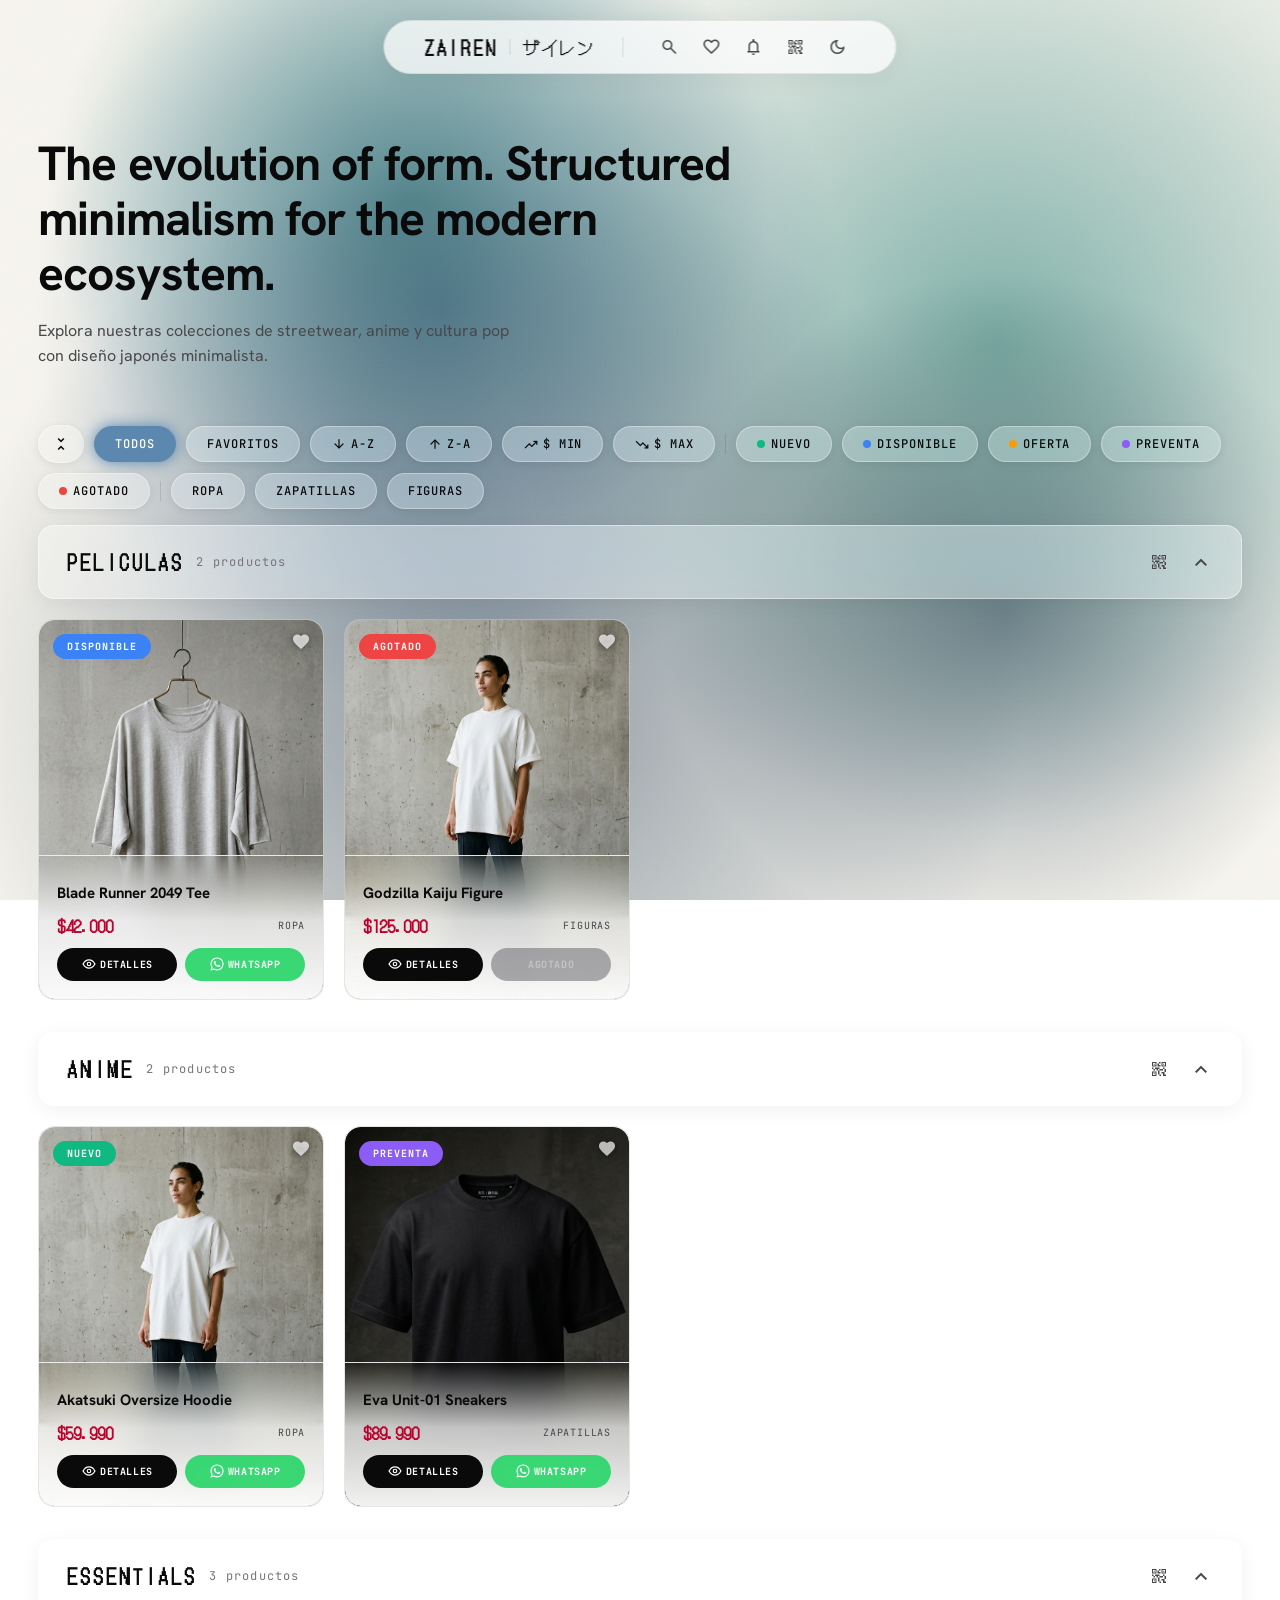
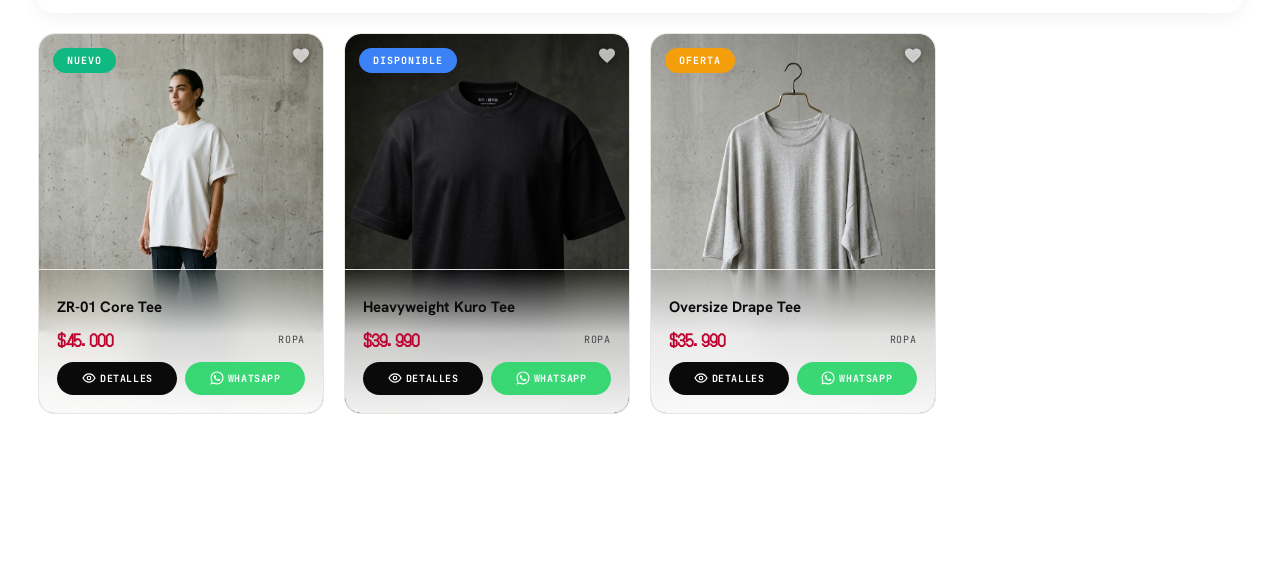
==== Public/index.html @ 2311a45d "first commit" ====
<!DOCTYPE html>
<html lang="es" data-theme="light">
<head>
    <meta charset="UTF-8">
    <meta name="viewport" content="width=device-width, initial-scale=1.0">
    <title>Zairen Lab | Catálogo</title>
    <meta name="description" content="Catálogo de productos Zairen Lab. Streetwear, anime y cultura pop con diseño minimalista japonés.">
    <link rel="shortcut icon" href="favicon.ico" type="image/x-icon">
    <link rel="icon" href="favicon.ico" type="image/x-icon">

    <!-- Tailwind & Config -->
    <script src="https://cdn.tailwindcss.com?plugins=forms,container-queries"></script>
    <script src="js/tailwind-config.js"></script>

    <!-- Google Fonts -->
    <link rel="preconnect" href="https://fonts.googleapis.com">
    <link rel="preconnect" href="https://fonts.gstatic.com" crossorigin>
    <link href="https://fonts.googleapis.com/css2?family=DotGothic16&family=Hanken+Grotesk:wght@300;400;500;600;700&family=Inter:wght@400;500;700&family=JetBrains+Mono:wght@400;500;700&family=Noto+Sans+JP:wght@300;400;500;700&display=swap" rel="stylesheet">
    <link href="https://fonts.googleapis.com/css2?family=Material+Symbols+Outlined:wght,FILL@100..700,0..1&display=swap" rel="stylesheet">

    <!-- CSS -->
    <link rel="stylesheet" href="css/reset.css">
    <link rel="stylesheet" href="css/tokens.css">
    <link rel="stylesheet" href="css/components.css">
    <link rel="stylesheet" href="css/catalog.css">
    <link rel="stylesheet" href="css/detail.css">

    <style>
        :root {
            /* ========================================================== */
            /* EDITABLE STATUS COLOR:                                     */
            /* Cambia este color para transmitir un estado en el catálogo  */
            /* Ejemplos: #8B5CF6 (morado), #10B981 (oferta), #F59E0B (alerta) */
            --z-color-status: #5C88B0;
            /* ========================================================== */

            /* Colores base del gradiente animado — Modo Claro */
            /* Color 1: Mizuasagi (Verde turquesa / azul verdoso zen, suave y elegante) */
            --z-mesh-c1: 80, 155, 149;
            /* Color 2: Ai-iro (Azul índigo / pizarra sereno) */
            --z-mesh-c2: 95, 114, 133;
            /* Color de fondo base: Washi (Papel japonés crema suave) */
            --z-mesh-base: #F6F4EE;

            /* Glassmorphism Dinámico */
            --z-glass-blur-val: 20px;
            --z-glass-blur: blur(var(--z-glass-blur-val));
            --z-glass-blur-deep: blur(calc(var(--z-glass-blur-val) * 2));
        }
        [data-theme="dark"] {
            /* Colores base del gradiente animado — Modo Oscuro */
            --z-mesh-c1: 60, 135, 130;
            --z-mesh-c2: 78, 97, 115;
            /* Fondo base: Sumi-iro (Tinta negra de carbón / Zen profundo) */
            --z-mesh-base: #0E0F11;
        }

        /* === Material Icons === */
        .material-symbols-outlined {
            font-family: 'Material Symbols Outlined';
            font-weight: normal;
            font-style: normal;
            font-size: 24px;
            line-height: 1;
            letter-spacing: normal;
            text-transform: none;
            display: inline-block;
            white-space: nowrap;
            word-wrap: normal;
            direction: ltr;
            -webkit-font-feature-settings: 'liga';
            -webkit-font-smoothing: antialiased;
        }

        /* === Smooth Theme Transition === */
        body,
        body *:not(img):not(video):not(svg):not(path):not(canvas) {
            transition: background-color 0.4s ease, color 0.3s ease, border-color 0.3s ease, box-shadow 0.3s ease;
        }

        /* === Scrollbar === */
        ::-webkit-scrollbar { width: 6px; }
        ::-webkit-scrollbar-track { background: transparent; }
        ::-webkit-scrollbar-thumb { background: var(--z-muted); border-radius: 10px; opacity: 0.3; }

        /* ================================================ */
        /* BACKGROUND — Animated Mesh Gradient Canvas       */
        /* ================================================ */
        body {
            background-color: var(--z-mesh-base);
            position: relative;
            overflow-x: hidden;
            transition: background-color 0.8s ease;
        }
        #mesh-canvas {
            position: fixed;
            inset: 0;
            width: 100%;
            height: 100%;
            z-index: 0;
            pointer-events: none;
            opacity: 1;
        }
        /* Subtle grain/noise overlay */
        .bg-noise {
            position: fixed;
            inset: 0;
            z-index: 1;
            pointer-events: none;
            opacity: 0.03;
            background-image: url("data:image/svg+xml,%3Csvg viewBox='0 0 256 256' xmlns='http://www.w3.org/2000/svg'%3E%3Cfilter id='n'%3E%3CfeTurbulence type='fractalNoise' baseFrequency='0.75' numOctaves='4' stitchTiles='stitch'/%3E%3C/filter%3E%3Crect width='100%25' height='100%25' filter='url(%23n)'/%3E%3C/svg%3E");
            background-repeat: repeat;
            background-size: 200px 200px;
        }
        [data-theme="dark"] .bg-noise { opacity: 0.05; }

        /* ================================================ */
        /* FILTER BAR                                       */
        /* ================================================ */
        #filter-bar {
            display: flex;
            flex-wrap: wrap;
            gap: 10px;
            padding: 16px 0;
            align-items: center;
        }
        .filter-btn {
            padding: 8px 20px;
            border-radius: var(--z-radius-pill);
            font-family: 'JetBrains Mono', monospace;
            font-size: 12px;
            font-weight: 500;
            letter-spacing: 0.08em;
            text-transform: uppercase;
            border: 1px solid rgba(255,255,255,0.35);
            background: rgba(255,255,255,0.30);
            backdrop-filter: blur(calc(var(--z-glass-blur-val, 20px) * 0.8)) saturate(1.6);
            -webkit-backdrop-filter: blur(calc(var(--z-glass-blur-val, 20px) * 0.8)) saturate(1.6);
            color: var(--z-text-primary);
            cursor: pointer;
            transition: all 0.3s var(--z-ease);
            white-space: nowrap;
            box-shadow: 0 2px 10px rgba(0,0,0,0.08);
        }
        [data-theme="dark"] .filter-btn {
            border: 1px solid rgba(255, 255, 255, 0.08);
            background: rgba(20, 20, 25, 0.40);
        }
        .filter-btn:hover {
            border-color: var(--z-crimson);
            color: var(--z-crimson);
            transform: translateY(-1px);
            background: rgba(255,255,255,0.50);
        }
        [data-theme="dark"] .filter-btn:hover {
            background: rgba(40, 40, 45, 0.50);
        }
        .filter-btn.active {
            background: var(--z-color-status);
            color: #fff;
            border-color: var(--z-color-status);
            box-shadow: 0 0 15px var(--z-color-status);
        }

        /* ================================================ */
        /* COLLAPSIBLE SECTIONS                             */
        /* ================================================ */
        .section-collapsible { margin-bottom: 32px; }
        .section-header {
            display: flex;
            align-items: center;
            justify-content: space-between;
            padding: 18px 28px;
            border-radius: var(--z-radius);
            background: rgba(255,255,255,0.40);
            backdrop-filter: blur(var(--z-glass-blur-val, 20px)) saturate(1.6);
            -webkit-backdrop-filter: blur(var(--z-glass-blur-val, 20px)) saturate(1.6);
            border: 1px solid rgba(255,255,255,0.45);
            box-shadow: 0 4px 20px rgba(0,0,0,0.06);
            cursor: pointer;
            user-select: none;
            transition: all 0.3s var(--z-ease);
        }
        [data-theme="dark"] .section-header {
            background: rgba(20, 20, 25, 0.40);
            border: 1px solid rgba(255, 255, 255, 0.08);
            box-shadow: 0 4px 20px rgba(0,0,0,0.30);
        }
        .section-header:hover {
            border-color: var(--z-color-status);
            box-shadow: var(--z-shadow-card);
        }
        .section-header h2 {
            font-family: 'DotGothic16', monospace;
            font-size: 20px;
            color: var(--z-text-primary);
            text-transform: uppercase;
            letter-spacing: 0.15em;
        }
        .section-header .section-toggle-icon {
            transition: transform 0.4s var(--z-ease);
            color: var(--z-text-secondary);
        }
        .section-header.open .section-toggle-icon { transform: rotate(180deg); }
        .section-content {
            max-height: 0;
            overflow: hidden;
            transition: max-height 0.6s cubic-bezier(0.16, 1, 0.3, 1), opacity 0.4s ease, padding 0.4s ease;
            opacity: 0;
            padding-top: 0;
        }
        .section-content.open {
            max-height: 5000px;
            opacity: 1;
            padding-top: 20px;
            overflow: visible; /* Prevent clipping of product card hover shadows */
        }

        /* ================================================ */
        /* PRODUCT GRID                                     */
        /* ================================================ */
        .products-grid {
            display: grid;
            grid-template-columns: repeat(4, 1fr);
            gap: 20px;
        }
        @media (max-width: 1200px) {
            .products-grid { grid-template-columns: repeat(3, 1fr); }
        }
        @media (max-width: 768px) {
            .products-grid { grid-template-columns: repeat(2, 1fr); }
        }
        @media (max-width: 480px) {
            .products-grid { grid-template-columns: 1fr; gap: 16px; }
        }

        /* ================================================ */
        /* ZEN PRODUCT CARD — Image-first, frosted overlay  */
        /* ================================================ */
        .product-card {
            border-radius: var(--z-radius);
            overflow: hidden;
            cursor: pointer;
            position: relative;
            aspect-ratio: 3 / 4;
            background: var(--z-surface-alt);
            border: 1px solid var(--z-glass-border);
            -webkit-mask-image: -webkit-radial-gradient(white, black);
            transition: transform 0.5s cubic-bezier(0.16, 1, 0.3, 1),
                        box-shadow 0.5s cubic-bezier(0.16, 1, 0.3, 1),
                        border-color 0.4s ease;
        }
        .product-card:hover {
            transform: translateY(-8px);
            box-shadow: var(--z-shadow-hover);
            border-color: var(--z-color-status);
            z-index: 10;
        }
        /* Full-bleed image */
        .product-card .card-image-wrap {
            position: absolute;
            inset: 0;
            z-index: 1;
            border-radius: inherit;
            overflow: hidden;
        }
        .product-card .card-image-wrap img {
            width: 100%;
            height: 100%;
            object-fit: cover;
            transition: transform 0.7s var(--z-ease);
        }
        .product-card:hover .card-image-wrap img {
            transform: scale(1.06);
        }
        /* Estado badge */
        .product-card .card-badge {
            position: absolute;
            top: 14px;
            left: 14px;
            padding: 5px 14px;
            border-radius: var(--z-radius-pill);
            font-family: 'JetBrains Mono', monospace;
            font-size: 10px;
            font-weight: 700;
            letter-spacing: 0.1em;
            color: #fff;
            z-index: 10;
            text-transform: uppercase;
        }
        /* Frosted glass overlay at bottom — zen fade */
        .product-card .card-info-overlay {
            position: absolute;
            bottom: 0;
            left: 0;
            right: 0;
            z-index: 5;
            padding: 28px 18px 18px;
            display: flex;
            flex-direction: column;
            gap: 10px;
            /* Gradient fade + blur - more opaque for light mode legibility */
            background: linear-gradient(
                to top,
                rgba(255, 255, 255, 0.94) 0%,
                rgba(255, 255, 255, 0.75) 55%,
                rgba(255, 255, 255, 0.0) 100%
            );
            backdrop-filter: blur(var(--z-glass-blur-val, 20px)) saturate(1.8);
            -webkit-backdrop-filter: blur(var(--z-glass-blur-val, 20px)) saturate(1.8);
            border-top: 1px solid var(--z-glass-border);
            border-bottom-left-radius: inherit;
            border-bottom-right-radius: inherit;
            transition: all 0.4s var(--z-ease);
        }
        [data-theme="dark"] .product-card .card-info-overlay {
            background: linear-gradient(
                to top,
                rgba(10,10,10,0.92) 0%,
                rgba(10,10,10,0.65) 50%,
                rgba(10,10,10,0.0) 100%
            );
            border-top: 1px solid var(--z-glass-border);
        }
        .product-card .card-name {
            font-family: 'Hanken Grotesk', sans-serif;
            font-size: 15px;
            font-weight: 700;
            color: #0a0a0b !important;
            line-height: 1.3;
        }
        [data-theme="dark"] .product-card .card-name {
            color: #e8e8e8 !important;
        }
        .product-card .card-meta {
            display: flex;
            justify-content: space-between;
            align-items: center;
        }
        .product-card .card-price {
            font-family: 'DotGothic16', monospace;
            font-size: 16px;
            font-weight: 700;
            color: #bc002d !important; /* Premium Zairen crimson for high readability in light mode */
        }
        [data-theme="dark"] .product-card .card-price {
            color: #e8e8e8 !important;
        }
        .product-card .card-type {
            font-family: 'JetBrains Mono', monospace;
            font-size: 10px;
            color: #48484a !important;
            text-transform: uppercase;
            letter-spacing: 0.08em;
        }
        [data-theme="dark"] .product-card .card-type {
            color: #999999 !important;
        }
        .product-card .card-actions {
            display: flex;
            gap: 8px;
        }
        .product-card .card-btn {
            flex: 1;
            padding: 9px 12px;
            border-radius: var(--z-radius-pill);
            font-family: 'JetBrains Mono', monospace;
            font-size: 10px;
            font-weight: 700;
            text-transform: uppercase;
            letter-spacing: 0.06em;
            text-align: center;
            transition: all 0.3s var(--z-ease);
            cursor: pointer;
            border: none;
        }
        .product-card .card-btn.btn-detail {
            background: var(--z-text-primary);
            color: var(--z-on-primary);
        }
        .product-card .card-btn.btn-detail:hover {
            background: var(--z-crimson);
            color: #fff;
        }
        .product-card .card-btn.btn-wsp {
            background: rgba(37,211,102,0.9);
            color: #fff;
            backdrop-filter: blur(8px);
        }
        .product-card .card-btn.btn-wsp:hover {
            background: #128C7E;
        }
        .product-card .card-btn:disabled,
        .product-card .card-btn.btn-disabled {
            background: var(--z-muted);
            color: var(--z-surface-alt);
            cursor: not-allowed;
            opacity: 0.6;
        }

        /* ================================================ */
        /* MODALS                                           */
        /* ================================================ */
        .modal-overlay {
            position: fixed;
            inset: 0;
            z-index: 300;
            display: flex;
            align-items: center;
            justify-content: center;
            background: var(--z-overlay-bg);
            backdrop-filter: blur(calc(var(--z-glass-blur-val, 20px) * 0.6));
            -webkit-backdrop-filter: blur(calc(var(--z-glass-blur-val, 20px) * 0.6));
            opacity: 0;
            visibility: hidden;
            transition: opacity 0.35s ease, visibility 0.35s ease;
        }
        .modal-overlay.visible {
            opacity: 1;
            visibility: visible;
        }
        .modal-box {
            background: var(--z-surface-card);
            backdrop-filter: var(--z-glass-blur-deep);
            -webkit-backdrop-filter: var(--z-glass-blur-deep);
            border: 1px solid var(--z-glass-border);
            border-radius: var(--z-radius-lg);
            box-shadow: var(--z-shadow-float);
            padding: 40px;
            max-width: 480px;
            width: 90%;
            text-align: center;
            transform: translateY(20px) scale(0.95);
            transition: transform 0.4s cubic-bezier(0.16, 1, 0.3, 1);
        }
        .modal-overlay.visible .modal-box {
            transform: translateY(0) scale(1);
        }
        .modal-box h3 {
            font-family: 'Hanken Grotesk', sans-serif;
            font-size: 20px;
            font-weight: 700;
            color: var(--z-text-primary);
            margin-bottom: 16px;
        }
        .modal-box .qr-img {
            border-radius: var(--z-radius);
            margin: 12px auto 24px;
            width: 240px;
            height: 240px;
            background: #fff;
            padding: 12px;
            box-shadow: 0 4px 12px rgba(0,0,0,0.05);
        }
        .modal-box .copy-btn {
            display: inline-flex;
            align-items: center;
            gap: 8px;
            padding: 10px 24px;
            border-radius: var(--z-radius-pill);
            font-family: 'JetBrains Mono', monospace;
            font-size: 12px;
            font-weight: 600;
            text-transform: uppercase;
            letter-spacing: 0.08em;
            background: var(--z-text-primary);
            color: var(--z-on-primary);
            cursor: pointer;
            transition: all 0.3s var(--z-ease);
        }
        .modal-box .copy-btn:hover {
            background: var(--z-crimson);
            color: #fff;
        }
        .modal-close-btn {
            position: absolute;
            top: 12px;
            right: 12px;
            color: var(--z-text-secondary);
            cursor: pointer;
            transition: color 0.2s ease;
        }
        .modal-close-btn:hover { color: var(--z-crimson); }

        /* === Fade-in animation for cards === */
        @keyframes fadeInUp {
            from { opacity: 0; transform: translateY(24px); }
            to { opacity: 1; transform: translateY(0); }
        }
        .animate-fade-in {
            animation: fadeInUp 0.5s ease forwards;
            opacity: 0;
        }

        /* === Responsive Navbar === */
        @media (max-width: 640px) {
            #main-nav { padding: 12px 16px !important; gap: 8px; }
            #main-nav .brand-text { font-size: 16px !important; }
            #main-nav .brand-jp { display: none; }
        }

        /* === Clean Fav Button === */
        .fav-btn {
            position: absolute;
            top: 12px;
            right: 12px;
            z-index: 15;
            background: transparent;
            border: none;
            cursor: pointer;
            padding: 0;
            margin: 0;
            display: flex;
            align-items: center;
            justify-content: center;
            transition: transform 0.2s ease, color 0.3s ease, filter 0.3s ease;
            filter: drop-shadow(0 1.5px 3.5px rgba(0,0,0,0.6));
            /* Base color depending on theme */
            color: rgba(255, 255, 255, 0.7);
        }
        .fav-btn span {
            font-variation-settings: 'FILL' 1 !important; /* Always filled */
        }
        .fav-btn:hover {
            transform: scale(1.15);
            color: rgba(255, 255, 255, 1);
        }
        .fav-btn.is-active, .fav-btn.is-active:hover {
            color: var(--z-crimson) !important;
            filter: drop-shadow(0 0 8px rgba(220, 20, 60, 0.5)) drop-shadow(0 1px 3px rgba(0,0,0,0.4)) !important;
        }

        /* === NOTHING-STYLE JAPANESE LOADER === */
        .nothing-loader {
            display: flex;
            flex-direction: column;
            align-items: center;
            justify-content: center;
            gap: 16px;
            padding: 48px 20px;
            font-family: 'JetBrains Mono', 'DotGothic16', monospace;
            text-transform: uppercase;
            letter-spacing: 0.15em;
            color: var(--z-text-primary);
        }
        .nothing-spinner {
            width: 48px;
            height: 48px;
            border: 3px dotted var(--z-text-primary);
            border-radius: 50%;
            animation: spin 3s linear infinite;
        }
        .nothing-text {
            font-size: 13px;
            font-weight: 500;
        }
        .nothing-dots::after {
            content: '';
            animation: dots 1.5s steps(4, end) infinite;
        }
        @keyframes spin {
            0% { transform: rotate(0deg); }
            100% { transform: rotate(360deg); }
        }
        @keyframes dots {
            0%, 20% { content: ''; }
            40% { content: '.'; }
            60% { content: '..'; }
            80%, 100% { content: '...'; }
        }

        /* === ENTRANCE LOADER === */
        #entrance-loader {
            position: fixed;
            inset: 0;
            background: var(--z-mesh-base, #F6F4EE);
            display: flex;
            align-items: center;
            justify-content: center;
            z-index: 90; /* Navbar stays on top with 100 */
            transition: transform 1s cubic-bezier(0.16, 1, 0.3, 1), 
                        opacity 0.9s cubic-bezier(0.16, 1, 0.3, 1);
            pointer-events: none;
            opacity: 1;
        }
        [data-theme="dark"] #entrance-loader {
            background: #0E0F11;
        }
        .entrance-logo {
            font-family: 'Noto Sans JP', 'Inter', sans-serif;
            font-weight: 300;
            font-size: clamp(32px, 6vw, 64px);
            letter-spacing: 0.15em;
            text-transform: uppercase;
            background: linear-gradient(
                90deg,
                var(--z-text-primary) 0%,
                var(--z-text-primary) 35%,
                var(--z-crimson) 50%,
                var(--z-text-primary) 65%,
                var(--z-text-primary) 100%
            );
            background-size: 200% auto;
            -webkit-background-clip: text;
            -webkit-text-fill-color: transparent;
            animation: shimmerSweep 3s linear infinite;
            display: inline-flex;
            align-items: center;
            justify-content: center;
            gap: 16px;
        }
        .entrance-logo-jp {
            font-family: 'Noto Sans JP', sans-serif;
            font-weight: 300;
            font-size: clamp(24px, 5vw, 48px);
            letter-spacing: 0.05em;
            opacity: 0.85;
            background: inherit;
            -webkit-background-clip: text;
            -webkit-text-fill-color: transparent;
        }
        @keyframes shimmerSweep {
            0% { background-position: 200% center; }
            100% { background-position: -200% center; }
        }
    </style>

    <!-- Theme (no-flash) -->
    <script src="js/theme.js"></script>
    <script>
        // Load dynamic mesh color from CatalogStorage directly to prevent flash
        (function() {
            try {
                const stored = localStorage.getItem('zairen-catalog-draft') || localStorage.getItem('zairen-catalog');
                if (stored) {
                    const data = JSON.parse(stored);
                    if (data.configuracion) {
                        if (data.configuracion.colorEstado) {
                            document.documentElement.style.setProperty('--z-color-status', data.configuracion.colorEstado);
                        }
                        if (data.configuracion.blurIntensity) {
                            document.documentElement.style.setProperty('--z-glass-blur-val', data.configuracion.blurIntensity);
                        }
                    }
                }
            } catch(e) {}
        })();
    </script>

    <!-- JS (deferred) -->
    <script src="js/storage.js" defer></script>
    <script src="js/whatsapp.js" defer></script>
    <script src="js/detail.js" defer></script>
    <script src="js/catalog.js" defer></script>
</head>
<body style="background-color: var(--z-surface); color: var(--z-text-primary); font-family: var(--z-font-body); min-height: 100vh;">

    <!-- ============================== -->
    <!-- Background Decoration          -->
    <!-- ============================== -->
    <!-- Animated Mesh Gradient Canvas -->
    <canvas id="mesh-canvas"></canvas>
    <div class="bg-noise"></div>

    <script>
    // ============================================================
    // ZAIREN LAB — Animated Mesh Gradient (Aurora / Apple style)
    // Reads CSS custom properties for colors so theme changes work
    // ============================================================
    (function() {
        const canvas = document.getElementById('mesh-canvas');
        const ctx = canvas.getContext('2d');

        // Resize canvas to fill screen
        function resize() {
            canvas.width = window.innerWidth;
            canvas.height = window.innerHeight;
        }
        window.addEventListener('resize', resize);
        resize();

        // Read theme colors from CSS vars
        function getColors() {
            const style = getComputedStyle(document.documentElement);
            const isDark = document.documentElement.getAttribute('data-theme') === 'dark';
            const c1 = style.getPropertyValue('--z-mesh-c1').trim() || '80,155,149';
            const c2 = style.getPropertyValue('--z-mesh-c2').trim() || '95,114,133';
            const statusRaw = style.getPropertyValue('--z-color-status').trim() || '#8B9BB4';
            // Convert hex status color to rgb
            const hex = statusRaw.replace('#','');
            const r = parseInt(hex.substring(0,2),16);
            const g = parseInt(hex.substring(2,4),16);
            const b = parseInt(hex.substring(4,6),16);
            const c3 = `${r},${g},${b}`;
            const base = style.getPropertyValue('--z-mesh-base').trim() || (isDark ? '#0E0F11' : '#F6F4EE');
            return { c1, c2, c3, base, isDark };
        }

        // Blobs definition — each has position, size, speed, phase offset
        const blobs = [
            { xRatio: 0.75, yRatio: 0.20, rRatio: 0.55, speedX: 0.00018, speedY: 0.00013, phaseX: 0,    phaseY: 0,    colorIndex: 0 },
            { xRatio: 0.20, yRatio: 0.70, rRatio: 0.60, speedX: 0.00014, speedY: 0.00020, phaseX: 2.1,  phaseY: 1.0,  colorIndex: 1 },
            { xRatio: 0.55, yRatio: 0.50, rRatio: 0.45, speedX: 0.00022, speedY: 0.00015, phaseX: 4.2,  phaseY: 3.5,  colorIndex: 2 },
            { xRatio: 0.10, yRatio: 0.15, rRatio: 0.40, speedX: 0.00012, speedY: 0.00017, phaseX: 1.5,  phaseY: 5.0,  colorIndex: 0 },
            { xRatio: 0.85, yRatio: 0.80, rRatio: 0.38, speedX: 0.00019, speedY: 0.00011, phaseX: 3.3,  phaseY: 2.2,  colorIndex: 1 },
        ];

        let t = 0;
        let animId;
        let currentBase = '';
        let targetColors = getColors();

        function hexToRgb(hex) {
            const h = hex.replace('#','');
            return [
                parseInt(h.substring(0,2),16),
                parseInt(h.substring(2,4),16),
                parseInt(h.substring(4,6),16)
            ];
        }

        function draw() {
            const W = canvas.width;
            const H = canvas.height;
            const colors = getColors();

            // Fill background base
            ctx.fillStyle = colors.base;
            ctx.fillRect(0, 0, W, H);

            const colorMap = [colors.c1, colors.c2, colors.c3];
            const alpha = colors.isDark ? 0.65 : 0.70;

            blobs.forEach(blob => {
                // Smooth lemniscate-like movement
                const cx = (blob.xRatio + 0.22 * Math.sin(t * blob.speedX * Math.PI * 2 + blob.phaseX)) * W;
                const cy = (blob.yRatio + 0.18 * Math.cos(t * blob.speedY * Math.PI * 2 + blob.phaseY)) * H;
                const r  = blob.rRatio * Math.min(W, H);

                const rgb = colorMap[blob.colorIndex];
                const grad = ctx.createRadialGradient(cx, cy, 0, cx, cy, r);
                grad.addColorStop(0,   `rgba(${rgb}, ${alpha})`);
                grad.addColorStop(0.4, `rgba(${rgb}, ${alpha * 0.6})`);
                grad.addColorStop(1,   `rgba(${rgb}, 0)`);

                ctx.globalCompositeOperation = colors.isDark ? 'lighter' : 'multiply';
                ctx.fillStyle = grad;
                ctx.beginPath();
                ctx.arc(cx, cy, r, 0, Math.PI * 2);
                ctx.fill();
            });

            ctx.globalCompositeOperation = 'source-over';
            t++;
            animId = requestAnimationFrame(draw);
        }

        draw();

        // Update on theme toggle
        const observer = new MutationObserver(() => {
            const c = getColors();
            document.body.style.backgroundColor = c.base;
        });
        observer.observe(document.documentElement, { attributes: true, attributeFilter: ['data-theme'] });
    })();
    </script>

    <!-- ============================== -->
    <!-- Floating Pill NavBar           -->
    <!-- ============================== -->
    <nav id="main-nav" style="
        position: fixed;
        top: 20px;
        left: 50%;
        transform: translateX(-50%);
        z-index: 100;
        display: flex;
        align-items: center;
        gap: 28px;
        padding: 8px 40px;
        background: var(--z-nav-bg);
        backdrop-filter: blur(calc(var(--z-glass-blur-val, 20px) * 1.2));
        -webkit-backdrop-filter: blur(calc(var(--z-glass-blur-val, 20px) * 1.2));
        border: 1px solid var(--z-nav-border);
        border-radius: 9999px;
        box-shadow: var(--z-shadow-card);
        width: fit-content;
        max-width: calc(100% - 32px);
    ">
        <a href="#" style="display:flex; align-items:center; gap:12px; text-decoration:none; white-space:nowrap;">
            <span class="brand-text" style="font-family:'DotGothic16',monospace; font-size:18px; font-weight:700; letter-spacing:0.15em; color:var(--z-text-primary); text-transform:uppercase;">ZAIREN</span>
            <span style="width:1px; height:16px; background:var(--z-border); display:inline-block;"></span>
            <span class="brand-jp" style="font-family:'DotGothic16',monospace; font-size:18px; color:var(--z-text-primary);">ザイレン</span>
            <span class="preview-badge" style="display:none; font-family:'JetBrains Mono',monospace; font-size:10px; color:var(--z-crimson); padding-left:8px; letter-spacing:0.1em;">PREVIEW</span>
        </a>
        <span style="width:1px; height:20px; background:var(--z-border); display:inline-block;"></span>
        <div style="display:flex; align-items:center; gap:6px; position:relative;">
            <!-- Buscador en Dropdown -->
            <div id="nav-search-container" style="position:relative; display:flex; align-items:center;">
                <button id="nav-search-btn" title="Buscar" style="
                    display:flex; align-items:center; justify-content:center;
                    width:36px; height:36px; border-radius:50%;
                    background:transparent; border:none; cursor:pointer;
                    color:var(--z-text-secondary); transition: all 0.3s ease;
                " onmouseover="this.style.color='var(--z-crimson)'; this.style.background='var(--z-surface-alt)'"
                   onmouseout="this.style.color='var(--z-text-secondary)'; this.style.background='transparent'">
                    <span class="material-symbols-outlined" style="font-size:20px;">search</span>
                </button>
            </div>
            <button id="nav-favs-btn" title="Ver Favoritos" style="
                display:flex; align-items:center; justify-content:center; position:relative;
                width:36px; height:36px; border-radius:50%;
                background:transparent; border:none; cursor:pointer;
                color:var(--z-text-secondary); transition: all 0.3s ease;
            " onmouseover="this.style.color='var(--z-crimson)'; this.style.background='var(--z-surface-alt)'"
               onmouseout="this.style.color='var(--z-text-secondary)'; this.style.background='transparent'">
                <span class="material-symbols-outlined" style="font-size:20px; font-variation-settings: 'FILL' 0;">favorite</span>
                <span id="favs-badge" style="display:none; position:absolute; top:4px; right:4px; min-width:14px; height:14px; padding:0 3px; background:var(--z-crimson); color:#fff; border-radius:50%; font-size:8px; font-weight:700; font-family:'JetBrains Mono',monospace; align-items:center; justify-content:center; line-height:1;">0</span>
            </button>
            <button id="nav-notif-btn" title="Notificaciones" style="
                display:flex; align-items:center; justify-content:center; position:relative;
                width:36px; height:36px; border-radius:50%;
                background:transparent; border:none; cursor:pointer;
                color:var(--z-text-secondary); transition: all 0.3s ease;
            " onmouseover="this.style.color='var(--z-crimson)'; this.style.background='var(--z-surface-alt)'"
               onmouseout="this.style.color='var(--z-text-secondary)'; this.style.background='transparent'">
                <span class="material-symbols-outlined" style="font-size:20px;">notifications</span>
                <span id="notif-badge" style="display:none; position:absolute; top:6px; right:8px; width:8px; height:8px; background:var(--z-crimson); border-radius:50%;"></span>
            </button>
            <div id="notif-dropdown" style="
                display:none; position:absolute; top:48px; right:0; width:320px;
                background:var(--z-surface-card); backdrop-filter:var(--z-glass-blur-deep); -webkit-backdrop-filter:var(--z-glass-blur-deep);
                border:1px solid var(--z-glass-border); border-radius:var(--z-radius); box-shadow:var(--z-shadow-float);
                padding:16px; z-index:200; cursor:default;
            ">
                <h4 style="font-family:'Hanken Grotesk',sans-serif; font-weight:700; font-size:14px; margin-bottom:12px; border-bottom:1px solid var(--z-border); padding-bottom:8px;">Notificaciones</h4>
                <div id="notif-list" style="max-height:300px; overflow-y:auto; display:flex; flex-direction:column; gap:12px;">
                    <div style="font-size:12px; color:var(--z-text-secondary); text-align:center; padding:10px;">No hay notificaciones nuevas</div>
                </div>
            </div>
            <button id="nav-qr-btn" title="Compartir QR" style="
                display:flex; align-items:center; justify-content:center;
                width:36px; height:36px; border-radius:50%;
                background:transparent; border:none; cursor:pointer;
                color:var(--z-text-secondary); transition: all 0.3s ease;
            " onmouseover="this.style.color='var(--z-crimson)'; this.style.background='var(--z-surface-alt)'"
               onmouseout="this.style.color='var(--z-text-secondary)'; this.style.background='transparent'">
                <span class="material-symbols-outlined" style="font-size:20px;">qr_code_2</span>
            </button>
            <button id="theme-toggle-btn" title="Cambiar tema" onclick="toggleTheme()" style="
                display:flex; align-items:center; justify-content:center;
                width:36px; height:36px; border-radius:50%;
                background:transparent; border:none; cursor:pointer;
                color:var(--z-text-secondary); transition: all 0.3s ease;
            " onmouseover="this.style.color='var(--z-crimson)'; this.style.background='var(--z-surface-alt)'"
               onmouseout="this.style.color='var(--z-text-secondary)'; this.style.background='transparent'">
                <span id="theme-toggle-icon" class="material-symbols-outlined" style="font-size:20px;">dark_mode</span>
            </button>
        </div>
        
        <!-- Buscador Centrado debajo de la Navbar -->
        <div id="search-dropdown" style="
            display:none; position:absolute; top:calc(100% + 12px); left:50%; transform:translateX(-50%); width:280px;
            background:var(--z-surface-card); backdrop-filter:var(--z-glass-blur-deep); -webkit-backdrop-filter:var(--z-glass-blur-deep);
            border:1px solid var(--z-glass-border); border-radius:var(--z-radius); box-shadow:var(--z-shadow-float);
            padding:12px; z-index:200; cursor:default;
        ">
            <div style="position:relative; display:flex; align-items:center; width:100%;">
                <input type="text" id="nav-search-input" placeholder="Buscar..." style="
                    width: 100%; height: 36px; padding: 0 32px 0 12px;
                    background: var(--z-surface-alt); border: 1px solid var(--z-border);
                    border-radius: var(--z-radius-sm); font-family: var(--z-font-body);
                    font-size: 13px; color: var(--z-text-primary); outline: none;
                ">
                <span id="nav-search-clear-btn" class="material-symbols-outlined" style="
                    display:none; position:absolute; right:10px; top:50%; transform:translateY(-50%);
                    font-size:16px; color:var(--z-text-secondary); cursor:pointer; z-index:10;
                " title="Limpiar búsqueda">close</span>
            </div>
        </div>
    </nav>

    <!-- ============================== -->
    <!-- Main Content Canvas            -->
    <!-- ============================== -->
    <main style="position:relative; z-index:2; padding-top:120px; padding-bottom:64px; max-width:1600px; margin:0 auto; padding-left:clamp(16px,3vw,48px); padding-right:clamp(16px,3vw,48px);">

        <!-- Header -->
        <header style="margin-bottom:40px; margin-top:16px;">
            <h1 style="font-family:'Hanken Grotesk',sans-serif; font-size:clamp(28px,5vw,48px); font-weight:700; line-height:1.15; color:var(--z-text-primary); max-width:700px; letter-spacing:-0.02em;">
                The evolution of form. Structured minimalism for the modern ecosystem.
            </h1>
            <p style="margin-top:16px; font-size:16px; color:var(--z-text-secondary); max-width:500px; line-height:1.6;">
                Explora nuestras colecciones de streetwear, anime y cultura pop con diseño japonés minimalista.
            </p>
        </header>

        <!-- Dynamic Filter Bar -->
        <div id="filter-bar"></div>

        <!-- Catalog Container -->
        <div id="catalog-container" style="min-height:50vh;"></div>

    </main>

    <!-- ============================== -->
    <!-- Product Detail Overlay         -->
    <!-- ============================== -->
    <div id="product-overlay" class="modal-overlay" style="z-index:200;">
        <button id="close-overlay" style="
            position:absolute; top:20px; right:20px; z-index:210;
            display:flex; align-items:center; justify-content:center;
            width:44px; height:44px; border-radius:50%;
            background:var(--z-surface-alt); border:1px solid var(--z-border);
            color:var(--z-text-primary); cursor:pointer;
            transition: all 0.3s ease;
        " aria-label="Cerrar">
            <span class="material-symbols-outlined" style="font-size:24px;">close</span>
        </button>
        <div id="overlay-inner" style="
            width:95%; max-width:1200px; max-height:90vh; overflow-y:auto;
            background:var(--z-surface); border:1px solid var(--z-border);
            border-radius:var(--z-radius-lg); box-shadow:var(--z-shadow-float);
            scrollbar-width:none;
        ">
        </div>
    </div>

    <!-- ============================== -->
    <!-- Global QR Modal                -->
    <!-- ============================== -->
    <div id="qr-modal" class="modal-overlay" style="z-index:250;">
        <div class="modal-box" style="position:relative;">
            <button class="modal-close-btn" onclick="closeQrModal()">
                <span class="material-symbols-outlined" style="font-size:22px;">close</span>
            </button>
            <h3 id="qr-modal-title">Compartir Catálogo</h3>
            <p style="font-size:13px; color:var(--z-text-secondary); margin-bottom:16px;">Escanea el código QR o copia el enlace</p>
            <img id="qr-modal-img" class="qr-img" src="" alt="Código QR del catálogo" loading="lazy">
            <div style="margin-top:8px;">
                <button class="copy-btn" onclick="copyCurrentLink()">
                    <span class="material-symbols-outlined" style="font-size:16px;">content_copy</span>
                    Copiar enlace
                </button>
            </div>
            <p id="copy-feedback" style="font-size:12px; color:#10B981; margin-top:12px; opacity:0; transition:opacity 0.3s ease;">✓ Enlace copiado</p>
        </div>
    </div>

    <!-- ============================== -->
    <!-- Fullscreen Image Viewer Modal  -->
    <!-- ============================== -->
    <div id="fullscreen-image-modal" class="modal-overlay" style="z-index:400;">
        <button id="close-fullscreen-image" style="
            position:absolute; top:20px; right:20px; z-index:410;
            display:flex; align-items:center; justify-content:center;
            width:44px; height:44px; border-radius:50%;
            background:rgba(255,255,255,0.15); border:1px solid rgba(255,255,255,0.25);
            color:#fff; cursor:pointer;
            transition: all 0.3s ease;
        " aria-label="Cerrar" onclick="closeFullscreenImage()">
            <span class="material-symbols-outlined" style="font-size:24px;">close</span>
        </button>
        <img id="fullscreen-image-el" src="" alt="Vista en pantalla completa">
    </div>

    <!-- ============================== -->
    <!-- Global Toast Notification      -->
    <!-- ============================== -->
    <div id="global-toast" style="
        position:fixed; bottom:24px; left:50%; transform:translateX(-50%) translateY(100px);
        background:var(--z-surface-card); backdrop-filter:var(--z-glass-blur-deep); -webkit-backdrop-filter:var(--z-glass-blur-deep);
        border:1px solid var(--z-glass-border); border-radius:var(--z-radius-lg); box-shadow:var(--z-shadow-float);
        padding:16px 24px; z-index:500; display:flex; align-items:flex-start; gap:16px;
        opacity:0; visibility:hidden; transition:all 0.5s cubic-bezier(0.16, 1, 0.3, 1);
        max-width:400px; width:90%;
    ">
        <div style="color:var(--z-crimson); display:flex; align-items:center; justify-content:center; background:var(--z-surface-alt); width:40px; height:40px; border-radius:50%; flex-shrink:0;">
            <span class="material-symbols-outlined">notifications_active</span>
        </div>
        <div style="flex:1;">
            <h4 id="toast-title" style="font-family:'Hanken Grotesk',sans-serif; font-weight:700; font-size:15px; margin-bottom:4px; color:var(--z-text-primary);"></h4>
            <p id="toast-message" style="font-size:13px; color:var(--z-text-secondary); line-height:1.4;"></p>
            <a id="toast-link" href="#" target="_blank" style="display:none; margin-top:8px; font-family:'JetBrains Mono',monospace; font-size:11px; font-weight:600; text-transform:uppercase; color:var(--z-crimson); text-decoration:none;"></a>
        </div>
        <button onclick="closeToast()" style="background:none; border:none; color:var(--z-text-secondary); cursor:pointer; padding:0; margin-top:2px;">
            <span class="material-symbols-outlined" style="font-size:20px;">close</span>
        </button>
    </div>

    <!-- ============================== -->
    <!-- Scripts                        -->
    <!-- ============================== -->
    <script>
        const qrModal = document.getElementById('qr-modal');
        const qrModalImg = document.getElementById('qr-modal-img');
        const navQrBtn = document.getElementById('nav-qr-btn');
        let activeQrLink = window.location.href;

        window.openQrModal = function(link = window.location.href, title = 'Compartir Catálogo') {
            activeQrLink = link;
            const titleEl = document.getElementById('qr-modal-title');
            if (titleEl) titleEl.textContent = title;
            const url = encodeURIComponent(link);
            qrModalImg.src = `https://api.qrserver.com/v1/create-qr-code/?size=240x240&data=${url}`;
            qrModal.classList.add('visible');
        }
        window.closeQrModal = function() { qrModal.classList.remove('visible'); }

        if (navQrBtn) {
            navQrBtn.addEventListener('click', () => window.openQrModal(window.location.href, 'Compartir Catálogo'));
        }
        qrModal.addEventListener('click', (e) => { if (e.target === qrModal) window.closeQrModal(); });

        window.copyCurrentLink = function() {
            navigator.clipboard.writeText(activeQrLink).then(() => {
                const fb = document.getElementById('copy-feedback');
                fb.style.opacity = '1';
                setTimeout(() => { fb.style.opacity = '0'; }, 2000);
            });
        }
    </script>

    <!-- Entrance Loader -->
    <div id="entrance-loader">
        <div class="entrance-logo">ZAIREN <span class="entrance-logo-jp">ザイレン</span></div>
    </div>
    <script>
        document.addEventListener('DOMContentLoaded', () => {
            setTimeout(() => {
                const loader = document.getElementById('entrance-loader');
                if (loader) {
                    loader.style.transform = 'translateY(40px)';
                    loader.style.opacity = '0';
                    setTimeout(() => {
                        loader.style.display = 'none';
                    }, 1000);
                }
            }, 900);
        });
    </script>

</body>
</html>
---- Public/css/tokens.css ----
/* === ZAIREN LAB — Design Tokens === */
/* Modo Claro / Oscuro via data-theme attribute */

:root,
[data-theme="light"] {
  /* === SURFACES === */
  --z-black:          #0A0A0A;
  --z-dark:           #141414;
  --z-surface:        transparent;
  --z-surface-alt:    rgba(235, 230, 222, 0.45);
  --z-surface-card:   rgba(255, 255, 255, 0.65);
  --z-border:         rgba(0, 0, 0, 0.10);
  --z-muted:          #76767b;
  --z-text-secondary: #48484a;
  --z-text-primary:   #0a0a0b;
  --z-white:          #F5F5F5;
  --z-on-primary:     #ffffff;

  /* === NAVBAR === */
  --z-nav-bg:         rgba(255, 255, 255, 0.75);
  --z-nav-text:       #0a0a0b;
  --z-nav-border:     rgba(0, 0, 0, 0.08);

  /* === ACENTO CARMESÍ === */
  --z-crimson:        #DC143C;
  --z-crimson-dark:   #A01030;
  --z-crimson-light:  #FF2D55;
  --z-crimson-glow:   rgba(220, 20, 60, 0.15);

  /* === GLASSMORPHISM === */
  --z-glass-bg:       rgba(255, 255, 255, 0.72);
  --z-glass-border:   rgba(0, 0, 0, 0.06);
  --z-glass-blur:     blur(20px);
  --z-glass-blur-deep: blur(40px);

  /* === OVERLAY === */
  --z-overlay-bg:     rgba(0, 0, 0, 0.5);

  /* === BORDES Y RADIOS === */
  --z-radius:         16px;
  --z-radius-sm:      8px;
  --z-radius-lg:      24px;
  --z-radius-pill:    9999px;

  /* === TIPOGRAFÍA === */
  --z-font-body:      'Hanken Grotesk', 'Inter', sans-serif;
  --z-font-display:   'DotGothic16', monospace;

  /* === SOMBRAS === */
  --z-shadow-card:    0 4px 24px rgba(0, 0, 0, 0.06);
  --z-shadow-glow:    0 0 30px rgba(220, 20, 60, 0.12);
  --z-shadow-float:   0 20px 40px rgba(0, 0, 0, 0.1);
  --z-shadow-hover:   0 12px 32px rgba(0, 0, 0, 0.12);

  /* === TRANSICIONES === */
  --z-ease:           cubic-bezier(0.4, 0, 0.2, 1);
  --z-duration:       300ms;
  --z-duration-slow:  500ms;
}

[data-theme="dark"] {
  /* === SURFACES === */
  --z-surface:        transparent;
  --z-surface-alt:    rgba(30, 30, 34, 0.45);
  --z-surface-card:   rgba(24, 24, 28, 0.65);
  --z-border:         rgba(255, 255, 255, 0.08);
  --z-muted:          #666666;
  --z-text-secondary: #aaaaaa;
  --z-text-primary:   #E8E8E8;
  --z-on-primary:     #0a0a0a;

  /* === NAVBAR === */
  --z-nav-bg:         rgba(10, 10, 10, 0.85);
  --z-nav-text:       #E8E8E8;
  --z-nav-border:     rgba(255, 255, 255, 0.08);

  /* === GLASSMORPHISM === */
  --z-glass-bg:       rgba(26, 26, 26, 0.72);
  --z-glass-border:   rgba(255, 255, 255, 0.06);

  /* === OVERLAY === */
  --z-overlay-bg:     rgba(0, 0, 0, 0.75);

  /* === SOMBRAS === */
  --z-shadow-card:    0 4px 24px rgba(0, 0, 0, 0.4);
  --z-shadow-glow:    0 0 30px rgba(220, 20, 60, 0.2);
  --z-shadow-float:   0 20px 40px rgba(0, 0, 0, 0.6);
  --z-shadow-hover:   0 12px 32px rgba(0, 0, 0, 0.5);
}
---- Public/css/components.css ----
/* === Zairen Lab — Components === */
/* Glassmorphism cards, buttons, and panel components */

.bento-card {
  background: var(--z-glass-bg);
  backdrop-filter: var(--z-glass-blur);
  -webkit-backdrop-filter: var(--z-glass-blur);
  border: 1px solid var(--z-glass-border);
  border-radius: var(--z-radius);
  box-shadow: var(--z-shadow-card);
  overflow: hidden;
  position: relative;
  transition: transform var(--z-duration) var(--z-ease), box-shadow var(--z-duration) var(--z-ease);
}

.bento-card:hover {
  transform: translateY(-4px);
  box-shadow: var(--z-shadow-float);
}

.section-row {
  display: flex;
  align-items: center;
  gap: 16px;
  margin: 48px 24px 24px;
}

.section-row h2 {
  font-family: var(--z-font-display);
  font-size: 32px;
  color: var(--z-text-primary);
  white-space: nowrap;
}

.section-line {
  flex-grow: 1;
  height: 2px;
  background: linear-gradient(90deg, var(--z-crimson) 0%, transparent 100%);
  border-radius: var(--z-radius-pill);
}

.action-button {
  background-color: var(--z-crimson);
  color: #fff;
  padding: 16px 32px;
  border-radius: var(--z-radius-pill);
  font-weight: 600;
  display: flex;
  align-items: center;
  justify-content: center;
  gap: 8px;
  transition: all var(--z-duration) var(--z-ease);
  box-shadow: var(--z-shadow-glow);
  text-transform: uppercase;
  letter-spacing: 1px;
}

.action-button:hover {
  background-color: var(--z-crimson-light);
  transform: scale(1.02);
  box-shadow: 0 0 40px rgba(220, 20, 60, 0.4);
}

.action-button:active {
  transform: scale(0.98);
}

.action-button.secondary {
  background-color: transparent;
  border: 1px solid var(--z-border);
  box-shadow: none;
  color: var(--z-text-primary);
}

.action-button.secondary:hover {
  background-color: var(--z-surface-alt);
  border-color: var(--z-text-secondary);
}

.glass-panel {
  background: var(--z-glass-bg);
  backdrop-filter: var(--z-glass-blur-deep);
  -webkit-backdrop-filter: var(--z-glass-blur-deep);
  border: 1px solid var(--z-glass-border);
}
---- Public/css/catalog.css ----
/* === Zairen Lab — Catalog Styles === */

#catalog-container {
  min-height: calc(100vh - 250px);
  padding-bottom: 64px;
}

/* === Footer === */
.main-footer {
  text-align: center;
  padding: 48px 24px;
  border-top: 1px solid var(--z-border);
  margin-top: 48px;
}

.logo-small {
  font-family: var(--z-font-display);
  font-size: 18px;
  color: var(--z-muted);
  margin-bottom: 8px;
}

.credits {
  font-size: 12px;
  color: var(--z-muted);
}
---- Public/css/detail.css ----
/* ============================================ */
/* Zairen Lab — Product Detail Bento Grid       */
/* Zen-inspired glass card layout               */
/* ============================================ */

/* === Animations === */
@keyframes fadeIn {
  from { opacity: 0; }
  to { opacity: 1; }
}
@keyframes slideUp {
  from { opacity: 0; transform: translateY(30px); }
  to { opacity: 1; transform: translateY(0); }
}

#overlay-inner {
  animation: slideUp var(--z-duration-slow) var(--z-ease) forwards;
}
#overlay-inner::-webkit-scrollbar { display: none; }

/* === Bento Grid Layout === */
.detail-bento {
  display: grid;
  grid-template-columns: 5fr 4fr 3fr;
  grid-template-rows: auto auto auto;
  gap: 12px;
  padding: 16px;
}

/* Row assignments */
.bento-image       { grid-column: 1 / 2; grid-row: 1 / 4; }
.bento-description  { grid-column: 2 / 4; grid-row: 1 / 2; }
.bento-composition  { grid-column: 2 / 3; grid-row: 2 / 3; }
.bento-sizes        { grid-column: 3 / 4; grid-row: 2 / 3; }
.bento-actions      { grid-column: 2 / 4; grid-row: 3 / 4; }

/* === Individual Cell (glass card) === */
.bento-cell {
  background: var(--z-glass-bg);
  backdrop-filter: var(--z-glass-blur);
  -webkit-backdrop-filter: var(--z-glass-blur);
  border: 1px solid var(--z-glass-border);
  border-radius: var(--z-radius);
  overflow: hidden;
  position: relative;
  transition: box-shadow 0.3s ease;
}

/* === BOX 1: Hero Image === */
.bento-image {
  display: flex;
  align-items: center;
  justify-content: center;
  min-height: 420px;
  background: var(--z-surface-alt);
}
.bento-image img {
  width: 100%;
  height: 100%;
  object-fit: cover;
  transition: transform 0.7s var(--z-ease);
}
.bento-image:hover img {
  transform: scale(1.04);
}
.bento-badge {
  position: absolute;
  top: 16px;
  left: 16px;
  padding: 6px 16px;
  border-radius: var(--z-radius-pill);
  font-family: 'JetBrains Mono', monospace;
  font-size: 11px;
  font-weight: 700;
  letter-spacing: 0.1em;
  color: #fff;
  text-transform: uppercase;
  z-index: 5;
}
.bento-fullscreen-btn {
  position: absolute;
  top: 16px;
  right: 16px;
  width: 36px;
  height: 36px;
  border-radius: 50%;
  background: var(--z-glass-bg);
  backdrop-filter: var(--z-glass-blur);
  -webkit-backdrop-filter: var(--z-glass-blur);
  border: 1px solid var(--z-glass-border);
  color: var(--z-text-primary);
  display: flex;
  align-items: center;
  justify-content: center;
  cursor: pointer;
  z-index: 10;
  transition: all 0.3s var(--z-ease);
  padding: 0;
  box-shadow: 0 2px 10px rgba(0,0,0,0.1);
}
.bento-fullscreen-btn:hover {
  background: var(--z-text-primary);
  color: var(--z-surface);
  border-color: var(--z-text-primary);
  transform: scale(1.08);
  box-shadow: 0 4px 12px rgba(0,0,0,0.2);
}
.bento-fullscreen-btn .material-symbols-outlined {
  font-size: 20px;
}

/* === Fullscreen Image Modal === */
#fullscreen-image-modal {
  background: rgba(0, 0, 0, 0.93);
  backdrop-filter: blur(15px);
  -webkit-backdrop-filter: blur(15px);
}
#fullscreen-image-el {
  max-width: 90%;
  max-height: 90vh;
  object-fit: contain;
  border-radius: var(--z-radius);
  box-shadow: 0 20px 50px rgba(0, 0, 0, 0.8);
  transform: scale(0.95);
  transition: transform 0.35s cubic-bezier(0.16, 1, 0.3, 1);
}
#fullscreen-image-modal.visible #fullscreen-image-el {
  transform: scale(1);
}

/* === BOX 2: Description === */
.bento-description {
  padding: 28px;
  display: flex;
  flex-direction: column;
  justify-content: space-between;
}
.bento-section-tag {
  display: flex;
  align-items: center;
  gap: 8px;
  margin-bottom: 12px;
}
.tag-crimson {
  font-family: 'JetBrains Mono', monospace;
  font-size: 11px;
  font-weight: 600;
  letter-spacing: 0.1em;
  text-transform: uppercase;
  color: var(--z-crimson);
}
.tag-sep {
  width: 1px;
  height: 14px;
  background: var(--z-border);
  display: inline-block;
}
.tag-muted {
  font-family: 'JetBrains Mono', monospace;
  font-size: 11px;
  letter-spacing: 0.08em;
  text-transform: uppercase;
  color: var(--z-muted);
}
.bento-title {
  font-family: 'Hanken Grotesk', sans-serif;
  font-size: 26px;
  font-weight: 700;
  line-height: 1.2;
  color: var(--z-text-primary);
  letter-spacing: -0.02em;
  margin-bottom: 14px;
}
.bento-desc {
  font-family: 'Inter', sans-serif;
  font-size: 14px;
  line-height: 1.7;
  color: var(--z-text-secondary);
}
.bento-footer-row {
  margin-top: 20px;
  display: flex;
  align-items: center;
  justify-content: space-between;
}
.bento-id {
  font-family: 'JetBrains Mono', monospace;
  font-size: 11px;
  color: var(--z-muted);
  letter-spacing: 0.1em;
  text-transform: uppercase;
}


/* === BOX 4: Composition === */
.bento-composition {
  padding: 24px;
  display: flex;
  flex-direction: column;
}
.bento-cell-label {
  font-family: 'JetBrains Mono', monospace;
  font-size: 11px;
  font-weight: 600;
  letter-spacing: 0.12em;
  text-transform: uppercase;
  color: var(--z-muted);
  display: block;
  margin-bottom: 16px;
}
.bento-comp-list {
  list-style: none;
  display: flex;
  flex-direction: column;
  gap: 14px;
  margin: 0;
  padding: 0;
}
.bento-comp-list li {
  display: flex;
  align-items: flex-start;
  gap: 10px;
}
.bento-comp-icon {
  font-size: 20px;
  color: var(--z-crimson);
  opacity: 0.7;
  margin-top: 2px;
  flex-shrink: 0;
}
.bento-comp-list li div {
  display: flex;
  flex-direction: column;
  gap: 2px;
}
.bento-comp-list li strong {
  font-family: 'Hanken Grotesk', sans-serif;
  font-size: 14px;
  font-weight: 600;
  color: var(--z-text-primary);
}
.bento-comp-list li span {
  font-family: 'Inter', sans-serif;
  font-size: 13px;
  color: var(--z-text-secondary);
  line-height: 1.5;
}

/* === BOX 5: Size Selector === */
.bento-sizes {
  padding: 24px;
  display: flex;
  flex-direction: column;
}
.bento-sizes-header {
  display: flex;
  justify-content: space-between;
  align-items: center;
  margin-bottom: 14px;
}
.bento-talla-active {
  font-family: 'JetBrains Mono', monospace;
  font-size: 13px;
  font-weight: 700;
  color: var(--z-crimson);
}
.bento-talla-grid {
  display: grid;
  grid-template-columns: repeat(2, 1fr);
  gap: 8px;
}
.talla-btn {
  padding: 12px 8px;
  border-radius: var(--z-radius-sm);
  font-family: 'JetBrains Mono', monospace;
  font-size: 13px;
  font-weight: 600;
  letter-spacing: 0.06em;
  text-align: center;
  cursor: pointer;
  border: 1px solid var(--z-border);
  background: transparent;
  color: var(--z-text-primary);
  transition: all 0.25s ease;
}
.talla-btn:hover {
  border-color: var(--z-text-primary);
  transform: translateY(-1px);
}
.talla-btn.talla-selected {
  background: var(--z-text-primary);
  color: var(--z-surface);
  border-color: var(--z-text-primary);
  box-shadow: 0 2px 8px rgba(0,0,0,0.15);
}

/* === BOX 6: Action Bar === */
.bento-actions {
  padding: 24px 28px;
  display: flex;
  align-items: center;
  justify-content: space-between;
  flex-wrap: wrap;
  gap: 16px;
}
.bento-price-block {
  display: flex;
  align-items: baseline;
  gap: 8px;
  flex-wrap: wrap;
}
.bento-price-value {
  font-family: 'DotGothic16', monospace;
  font-size: 36px;
  font-weight: 700;
  color: var(--z-text-primary);
  letter-spacing: -0.02em;
  line-height: 1;
}
.bento-price-currency {
  font-family: 'JetBrains Mono', monospace;
  font-size: 12px;
  color: var(--z-muted);
}
.bento-actions-btns {
  display: flex;
  gap: 10px;
}
.bento-btn-wsp {
  display: flex;
  align-items: center;
  justify-content: center;
  gap: 10px;
  padding: 14px 32px;
  border-radius: var(--z-radius-pill);
  font-family: 'JetBrains Mono', monospace;
  font-size: 13px;
  font-weight: 700;
  letter-spacing: 0.08em;
  text-transform: uppercase;
  background: rgba(37,211,102,0.9);
  color: #fff;
  backdrop-filter: blur(8px);
  -webkit-backdrop-filter: blur(8px);
  border: none;
  cursor: pointer;
  transition: all 0.3s var(--z-ease);
}
.bento-btn-wsp:hover:not(:disabled) {
  background: #128C7E;
  color: #fff;
  transform: translateY(-1px);
  box-shadow: 0 4px 16px rgba(37, 211, 102, 0.3);
}
.bento-btn-wsp:hover:not(:disabled) .material-symbols-outlined {
  transform: translateX(3px);
  transition: transform 0.3s ease;
}
.bento-btn-wsp:disabled {
  background: var(--z-muted);
  color: var(--z-surface-alt);
  cursor: not-allowed;
  opacity: 0.6;
}

/* === BOX 7: Share / QR === */
.bento-share {
  padding: 20px 28px;
  display: flex;
  align-items: center;
  gap: 20px;
}
.bento-qr-img {
  width: 80px;
  height: 80px;
  border-radius: var(--z-radius-sm);
  background: #fff;
  padding: 4px;
  flex-shrink: 0;
}
.bento-share-info {
  flex: 1;
}
.bento-share-actions {
  display: flex;
  align-items: center;
  gap: 10px;
  margin-top: 8px;
}
.bento-copy-btn {
  display: inline-flex;
  align-items: center;
  gap: 6px;
  padding: 8px 18px;
  border-radius: var(--z-radius-pill);
  font-family: 'JetBrains Mono', monospace;
  font-size: 11px;
  font-weight: 600;
  letter-spacing: 0.06em;
  text-transform: uppercase;
  background: var(--z-surface-alt);
  color: var(--z-text-primary);
  border: 1px solid var(--z-border);
  cursor: pointer;
  transition: all 0.3s ease;
}
.bento-copy-btn:hover {
  background: var(--z-text-primary);
  color: var(--z-surface);
  border-color: var(--z-text-primary);
}
.bento-copy-feedback {
  font-family: 'JetBrains Mono', monospace;
  font-size: 11px;
  color: #10B981;
  opacity: 0;
  transition: opacity 0.3s ease;
}

/* ============================================ */
/* RESPONSIVE                                   */
/* ============================================ */

/* Tablet */
@media (max-width: 900px) {
  .detail-bento {
    grid-template-columns: 1fr 1fr;
  }
  .bento-image        { grid-column: 1 / -1; grid-row: 1 / 2; min-height: 300px; }
  .bento-description  { grid-column: 1 / -1; grid-row: 2 / 3; }
  .bento-composition  { grid-column: 1 / 2; grid-row: 3 / 4; }
  .bento-sizes        { grid-column: 2 / 3; grid-row: 3 / 4; }
  .bento-actions      {
    grid-column: 1 / -1;
    grid-row: 4 / 5;
    position: sticky;
    bottom: 16px;
    z-index: 50;
    background: var(--z-glass-bg);
    backdrop-filter: blur(24px) saturate(1.6);
    -webkit-backdrop-filter: blur(24px) saturate(1.6);
    border: 1px solid var(--z-glass-border);
    border-radius: var(--z-radius);
    margin: 16px 0 0 0;
    padding: 16px 24px;
    box-shadow: var(--z-shadow-float);
  }
  [data-theme="dark"] .bento-actions {
    background: rgba(20, 20, 20, 0.85);
    box-shadow: 0 10px 30px rgba(0,0,0,0.5);
  }
}

/* Mobile */
@media (max-width: 600px) {
  .detail-bento {
    grid-template-columns: 1fr;
    gap: 10px;
    padding: 12px;
  }
  .bento-image { min-height: 260px; grid-row: 1; }
  .bento-description { grid-column: 1 / -1; grid-row: 2; }
  .bento-composition { grid-column: 1 / -1; grid-row: 3; }
  .bento-sizes { grid-column: 1 / -1; grid-row: 4; }
  .bento-talla-grid { grid-template-columns: repeat(3, 1fr); }
  .bento-actions {
    grid-column: 1 / -1;
    grid-row: 5;
    position: sticky;
    bottom: 12px;
    z-index: 50;
    background: var(--z-glass-bg);
    backdrop-filter: blur(24px) saturate(1.6);
    -webkit-backdrop-filter: blur(24px) saturate(1.6);
    border: 1px solid var(--z-glass-border);
    border-radius: var(--z-radius);
    margin: 12px 0 0 0;
    padding: 12px 20px;
    box-shadow: var(--z-shadow-float);
    display: flex;
    flex-direction: row;
    align-items: center;
    justify-content: space-between;
    gap: 12px;
  }
  [data-theme="dark"] .bento-actions {
    background: rgba(20, 20, 20, 0.85);
    box-shadow: 0 8px 24px rgba(0,0,0,0.45);
  }
  .bento-actions-btns { width: auto; }
  .bento-btn-wsp {
    width: auto;
    justify-content: center;
    padding: 12px 24px;
    font-size: 12px;
  }
  .bento-share-actions { justify-content: center; }
  .bento-title { font-size: 22px; }
  .bento-price-value { font-size: 26px; }
}
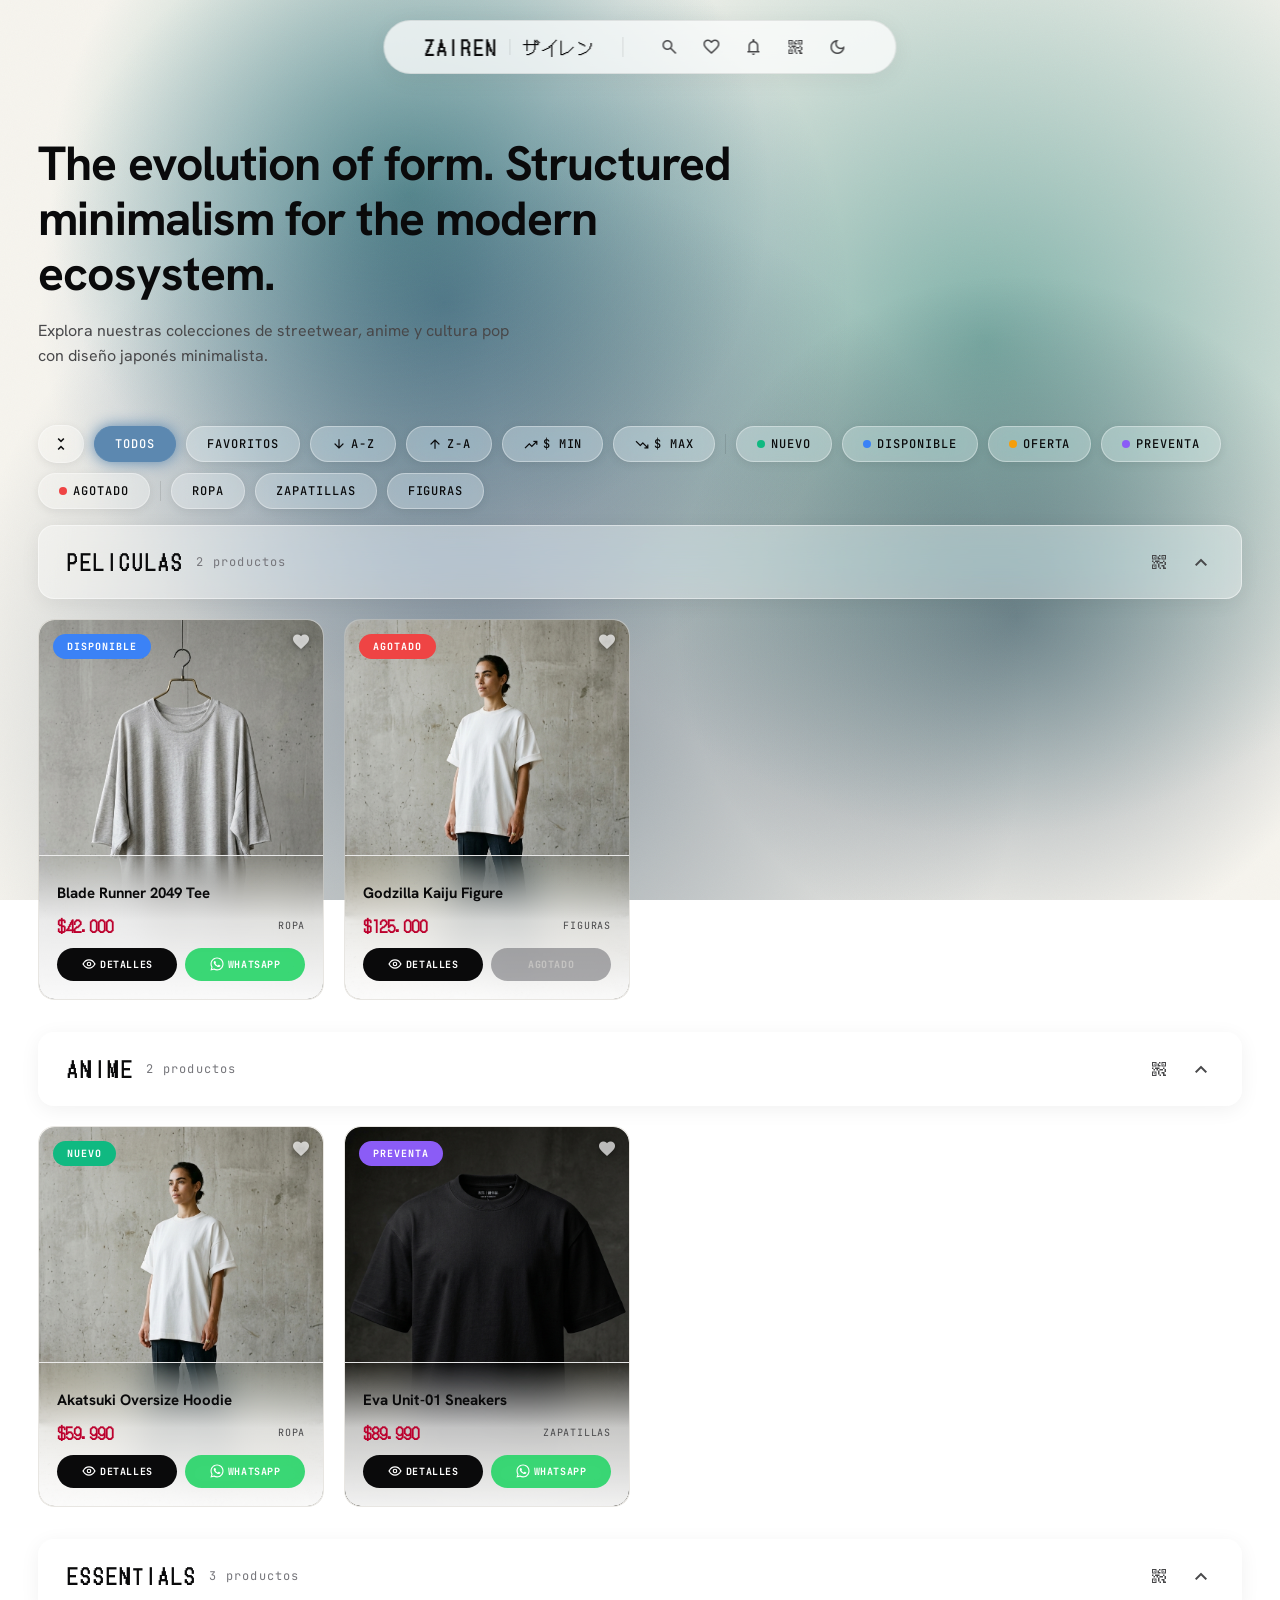
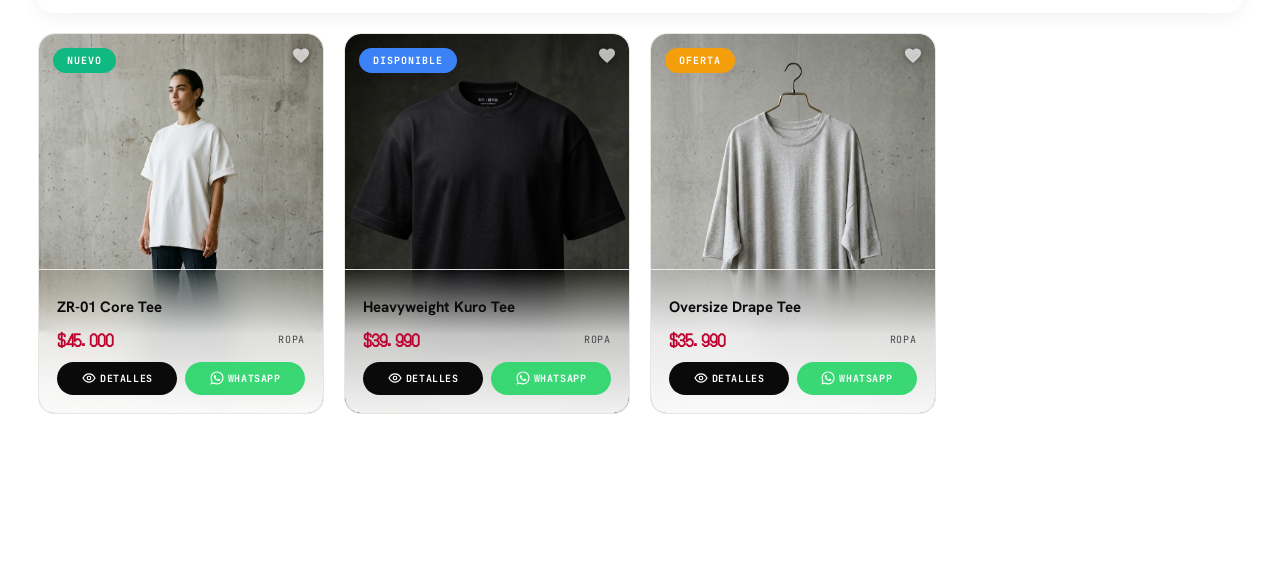
==== commit 3ad97c05: "Agregando el codigo para supabase, el gitignore y readme" ====
--- a/Public/index.html
+++ b/Public/index.html
@@ -7,6 +7,11 @@
     <meta name="description" content="Catálogo de productos Zairen Lab. Streetwear, anime y cultura pop con diseño minimalista japonés.">
     <link rel="shortcut icon" href="favicon.ico" type="image/x-icon">
     <link rel="icon" href="favicon.ico" type="image/x-icon">
+    <!-- Color barra del navegador — modo claro / oscuro -->
+    <meta name="theme-color" content="#F6F4EE" media="(prefers-color-scheme: light)">
+    <meta name="theme-color" content="#0E0F11" media="(prefers-color-scheme: dark)">
+    <!-- Supabase JS SDK -->
+    <script src="https://cdn.jsdelivr.net/npm/@supabase/supabase-js@2"></script>
 
     <!-- Tailwind & Config -->
     <script src="https://cdn.tailwindcss.com?plugins=forms,container-queries"></script>
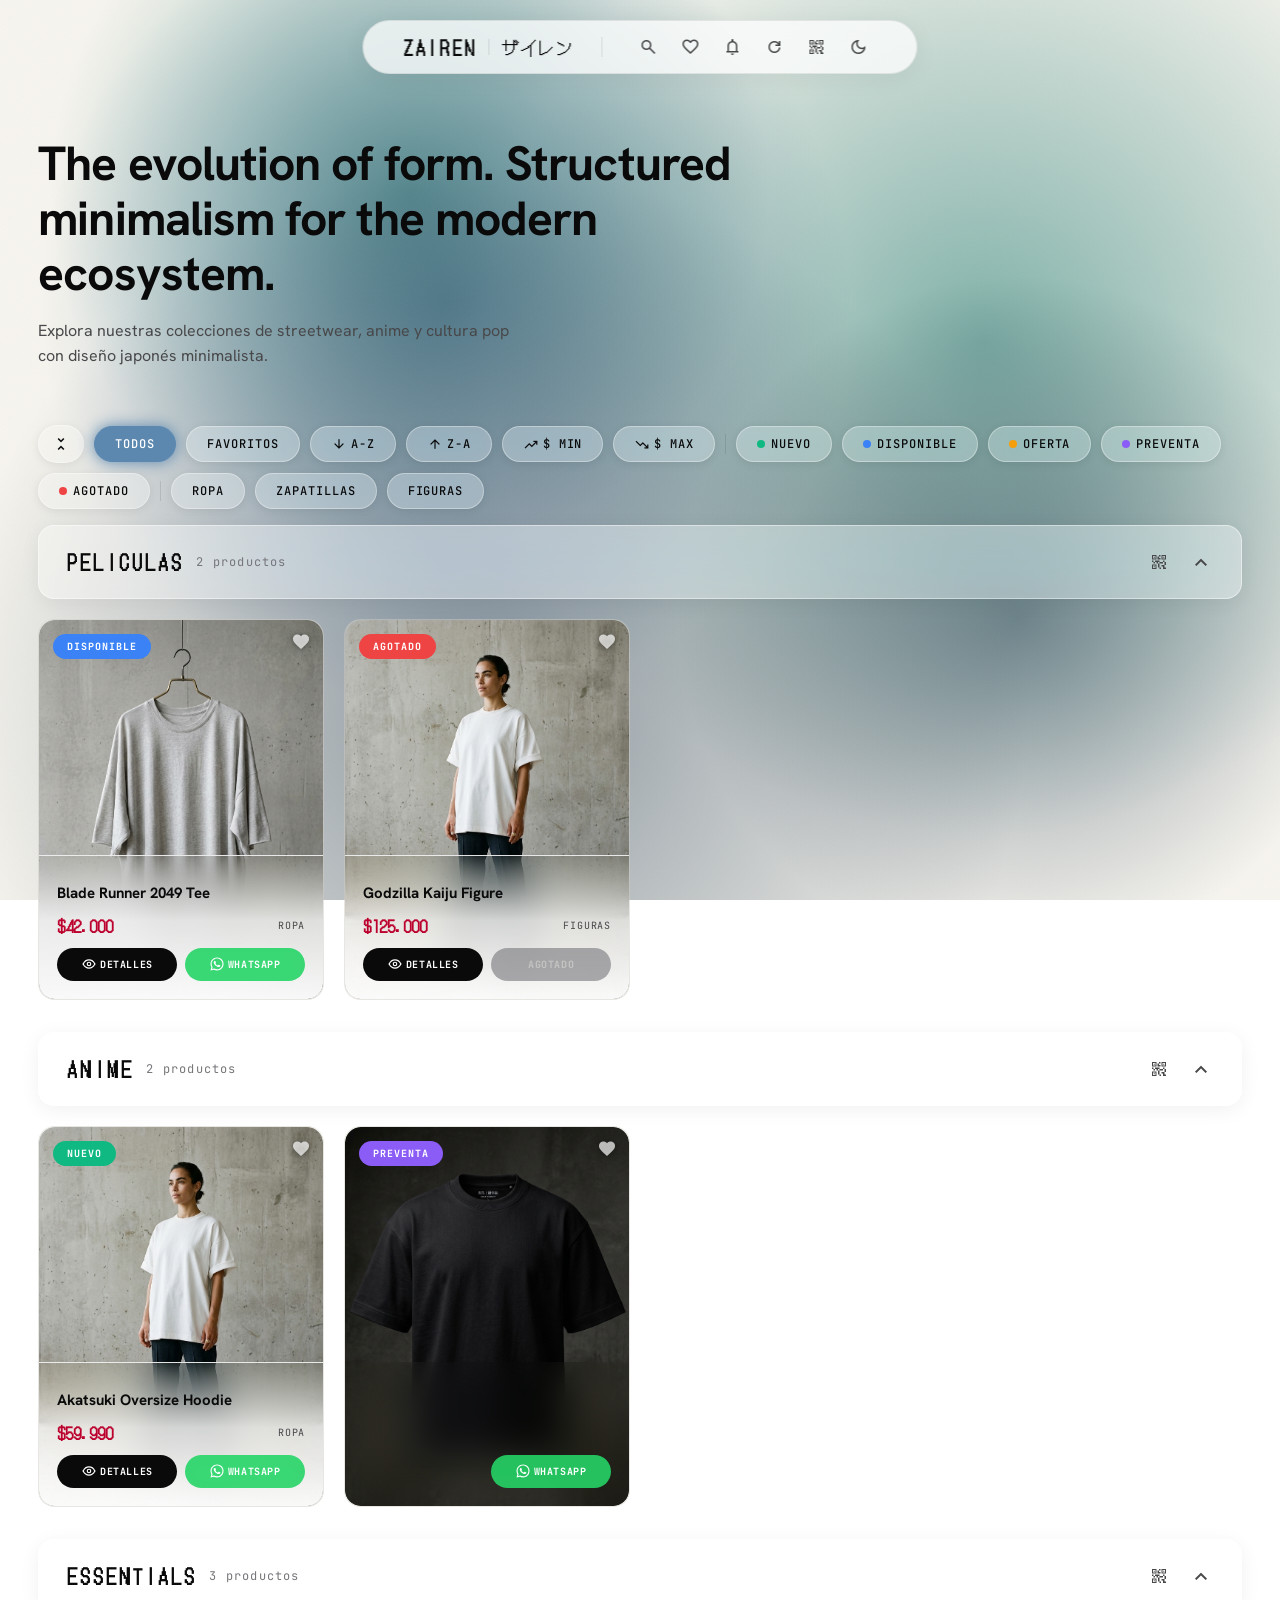
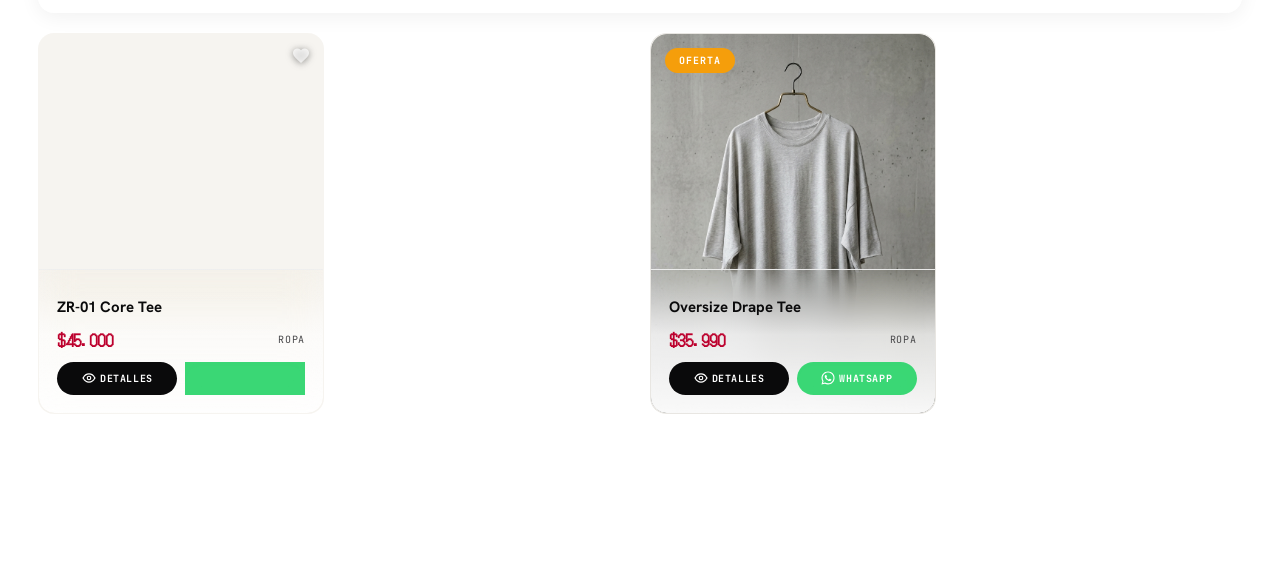
==== commit 884e55f0: "Implement realtime database updates, date sorting, and notifications manager - Added refresh/reload " ====
--- a/Public/index.html
+++ b/Public/index.html
@@ -165,6 +165,25 @@
             color: #fff;
             border-color: var(--z-color-status);
             box-shadow: 0 0 15px var(--z-color-status);
+        }
+        
+        @keyframes pulse-highlight {
+            0% { transform: scale(1); box-shadow: 0 0 0 0 rgba(220, 20, 60, 0.4); }
+            70% { transform: scale(1.08); box-shadow: 0 0 0 8px rgba(220, 20, 60, 0); }
+            100% { transform: scale(1); box-shadow: 0 0 0 0 rgba(220, 20, 60, 0); }
+        }
+        .pulse-reload {
+            animation: pulse-highlight 1.5s infinite !important;
+            color: var(--z-crimson) !important;
+            background: var(--z-surface-alt) !important;
+            border: 1px solid var(--z-crimson) !important;
+        }
+        @keyframes blink-dot {
+            0%, 100% { opacity: 1; transform: scale(1); }
+            50% { opacity: 0.4; transform: scale(0.85); }
+        }
+        .blink-badge {
+            animation: blink-dot 1.2s ease infinite !important;
         }
 
         /* ================================================ */
@@ -844,6 +863,16 @@
                     <div style="font-size:12px; color:var(--z-text-secondary); text-align:center; padding:10px;">No hay notificaciones nuevas</div>
                 </div>
             </div>
+            <button id="nav-reload-btn" title="Actualizar Catálogo" style="
+                display:flex; align-items:center; justify-content:center; position:relative;
+                width:36px; height:36px; border-radius:50%;
+                background:transparent; border:none; cursor:pointer;
+                color:var(--z-text-secondary); transition: all 0.3s ease;
+            " onmouseover="this.style.color='var(--z-crimson)'; this.style.background='var(--z-surface-alt)'"
+               onmouseout="if(!this.classList.contains('pulse-reload')) { this.style.color='var(--z-text-secondary)'; this.style.background='transparent' }">
+                <span class="material-symbols-outlined" style="font-size:20px;">refresh</span>
+                <span id="reload-badge" style="display:none; position:absolute; top:6px; right:8px; width:8px; height:8px; background:var(--z-crimson); border-radius:50%;"></span>
+            </button>
             <button id="nav-qr-btn" title="Compartir QR" style="
                 display:flex; align-items:center; justify-content:center;
                 width:36px; height:36px; border-radius:50%;
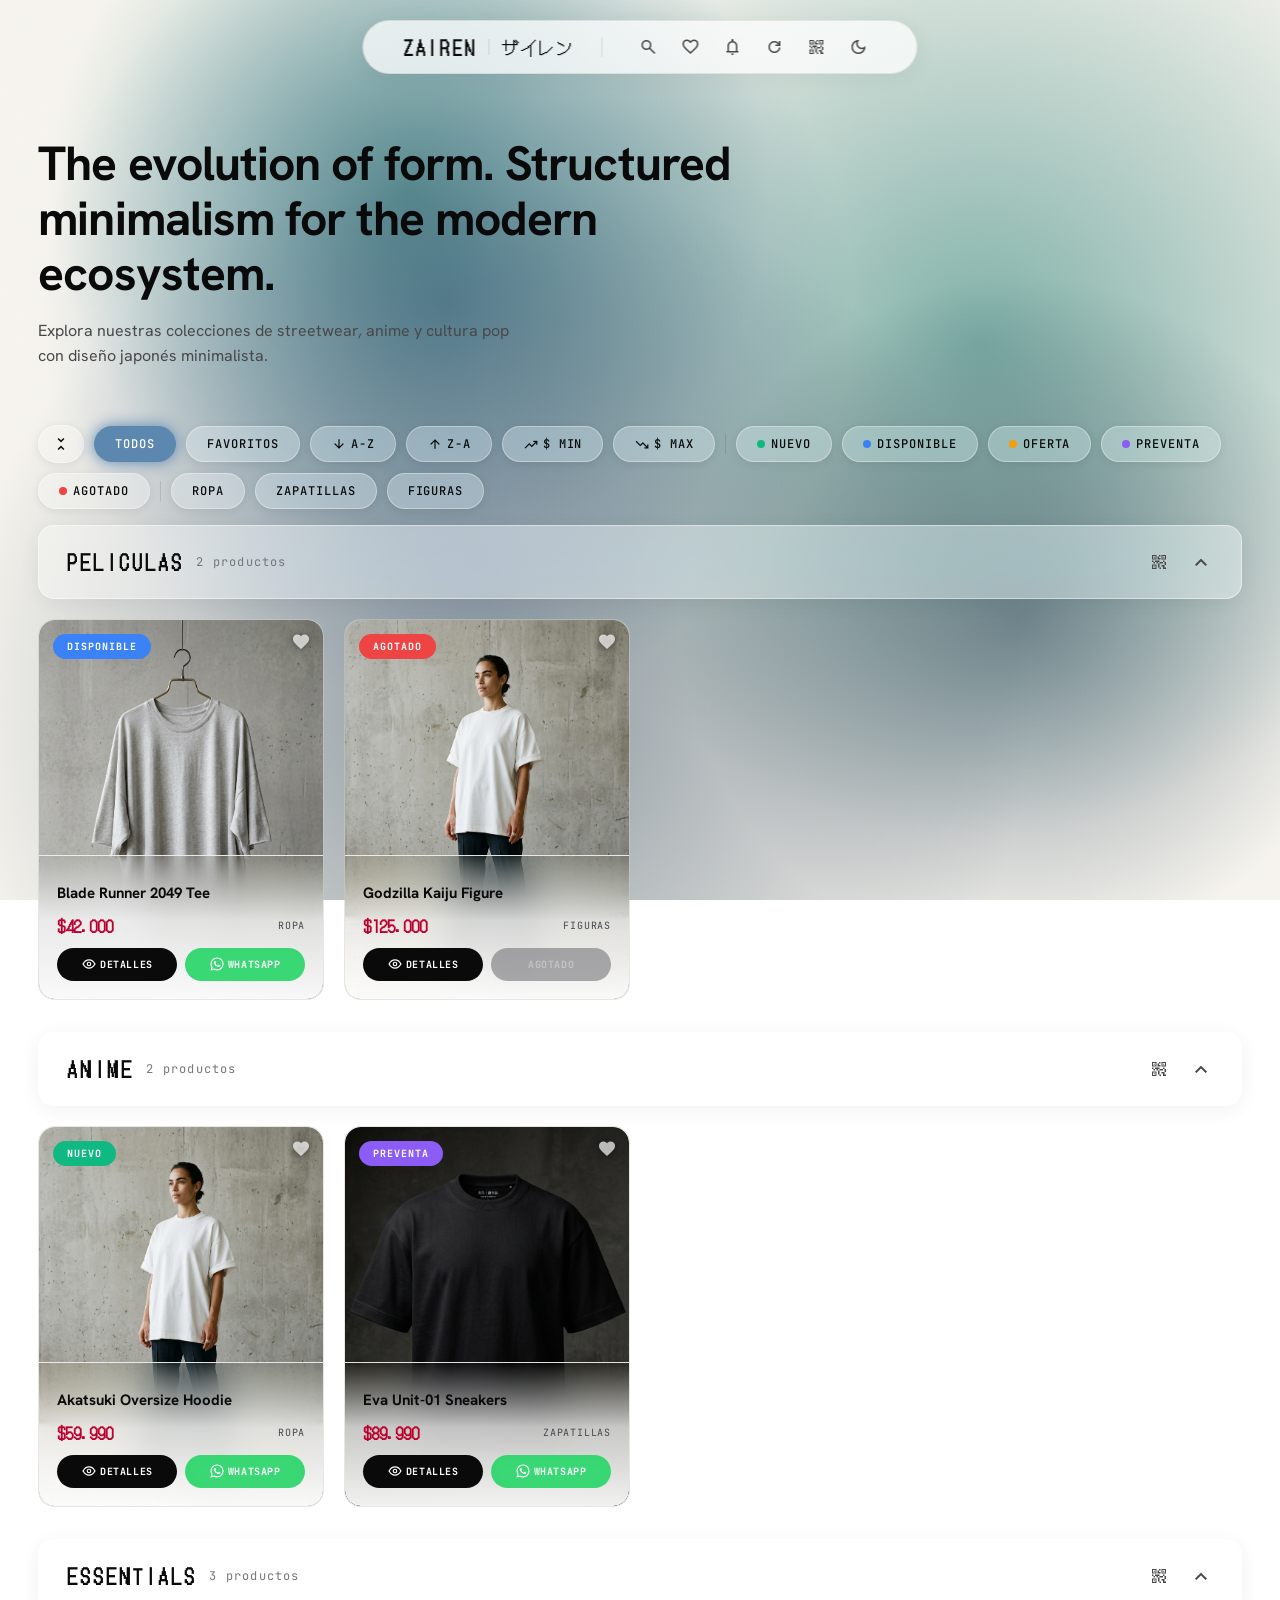
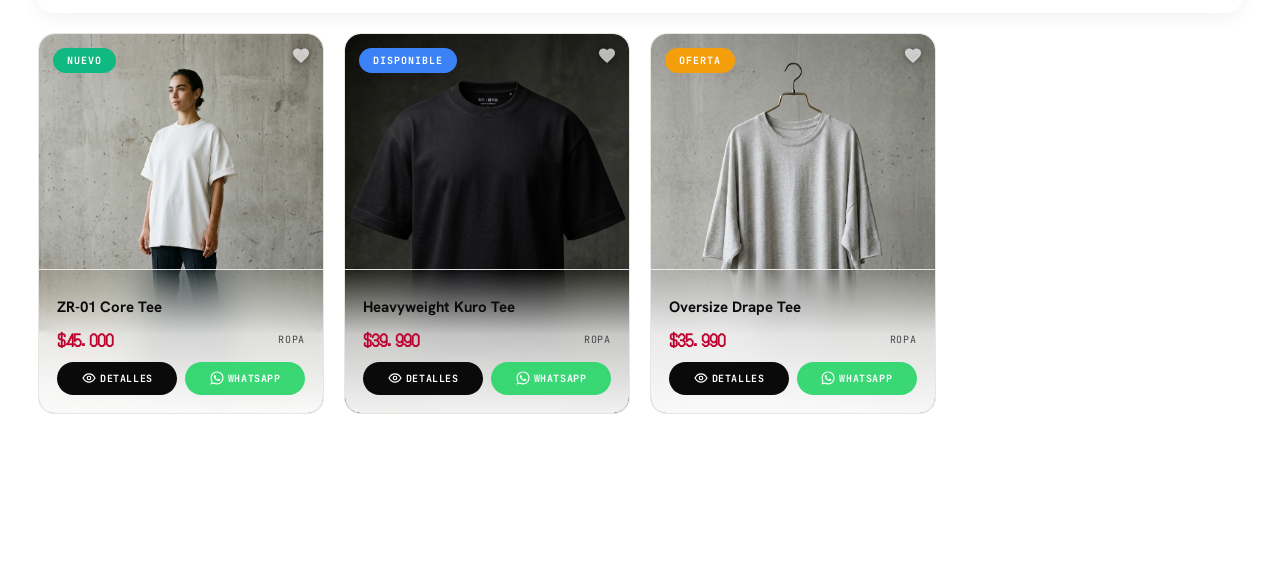
==== commit 05c8a869: "Refactor bento layout, improve reload alerts, and prune README - Constrained product detail image he" ====
--- a/Public/index.html
+++ b/Public/index.html
@@ -168,14 +168,14 @@
         }
         
         @keyframes pulse-highlight {
-            0% { transform: scale(1); box-shadow: 0 0 0 0 rgba(220, 20, 60, 0.4); }
-            70% { transform: scale(1.08); box-shadow: 0 0 0 8px rgba(220, 20, 60, 0); }
-            100% { transform: scale(1); box-shadow: 0 0 0 0 rgba(220, 20, 60, 0); }
+            0% { transform: scale(1); box-shadow: 0 0 0 0 rgba(220, 20, 60, 0.6), 0 0 4px rgba(220, 20, 60, 0.3); }
+            70% { transform: scale(1.1); box-shadow: 0 0 0 10px rgba(220, 20, 60, 0), 0 0 12px rgba(220, 20, 60, 0.6); }
+            100% { transform: scale(1); box-shadow: 0 0 0 0 rgba(220, 20, 60, 0), 0 0 4px rgba(220, 20, 60, 0.3); }
         }
         .pulse-reload {
-            animation: pulse-highlight 1.5s infinite !important;
-            color: var(--z-crimson) !important;
-            background: var(--z-surface-alt) !important;
+            animation: pulse-highlight 1.2s infinite !important;
+            color: #fff !important;
+            background: var(--z-crimson) !important;
             border: 1px solid var(--z-crimson) !important;
         }
         @keyframes blink-dot {
@@ -953,7 +953,7 @@
             <span class="material-symbols-outlined" style="font-size:24px;">close</span>
         </button>
         <div id="overlay-inner" style="
-            width:95%; max-width:1200px; max-height:90vh; overflow-y:auto;
+            width:95%; max-width:1000px; max-height:90vh; overflow-y:auto;
             background:var(--z-surface); border:1px solid var(--z-border);
             border-radius:var(--z-radius-lg); box-shadow:var(--z-shadow-float);
             scrollbar-width:none;
--- a/Public/css/detail.css
+++ b/Public/css/detail.css
@@ -51,7 +51,7 @@
   display: flex;
   align-items: center;
   justify-content: center;
-  min-height: 420px;
+  height: 480px;
   background: var(--z-surface-alt);
 }
 .bento-image img {
@@ -426,7 +426,7 @@
   .detail-bento {
     grid-template-columns: 1fr 1fr;
   }
-  .bento-image        { grid-column: 1 / -1; grid-row: 1 / 2; min-height: 300px; }
+  .bento-image        { grid-column: 1 / -1; grid-row: 1 / 2; min-height: 300px; height: 350px; }
   .bento-description  { grid-column: 1 / -1; grid-row: 2 / 3; }
   .bento-composition  { grid-column: 1 / 2; grid-row: 3 / 4; }
   .bento-sizes        { grid-column: 2 / 3; grid-row: 3 / 4; }
@@ -458,7 +458,7 @@
     gap: 10px;
     padding: 12px;
   }
-  .bento-image { min-height: 260px; grid-row: 1; }
+  .bento-image { min-height: 260px; height: 300px; grid-row: 1; }
   .bento-description { grid-column: 1 / -1; grid-row: 2; }
   .bento-composition { grid-column: 1 / -1; grid-row: 3; }
   .bento-sizes { grid-column: 1 / -1; grid-row: 4; }
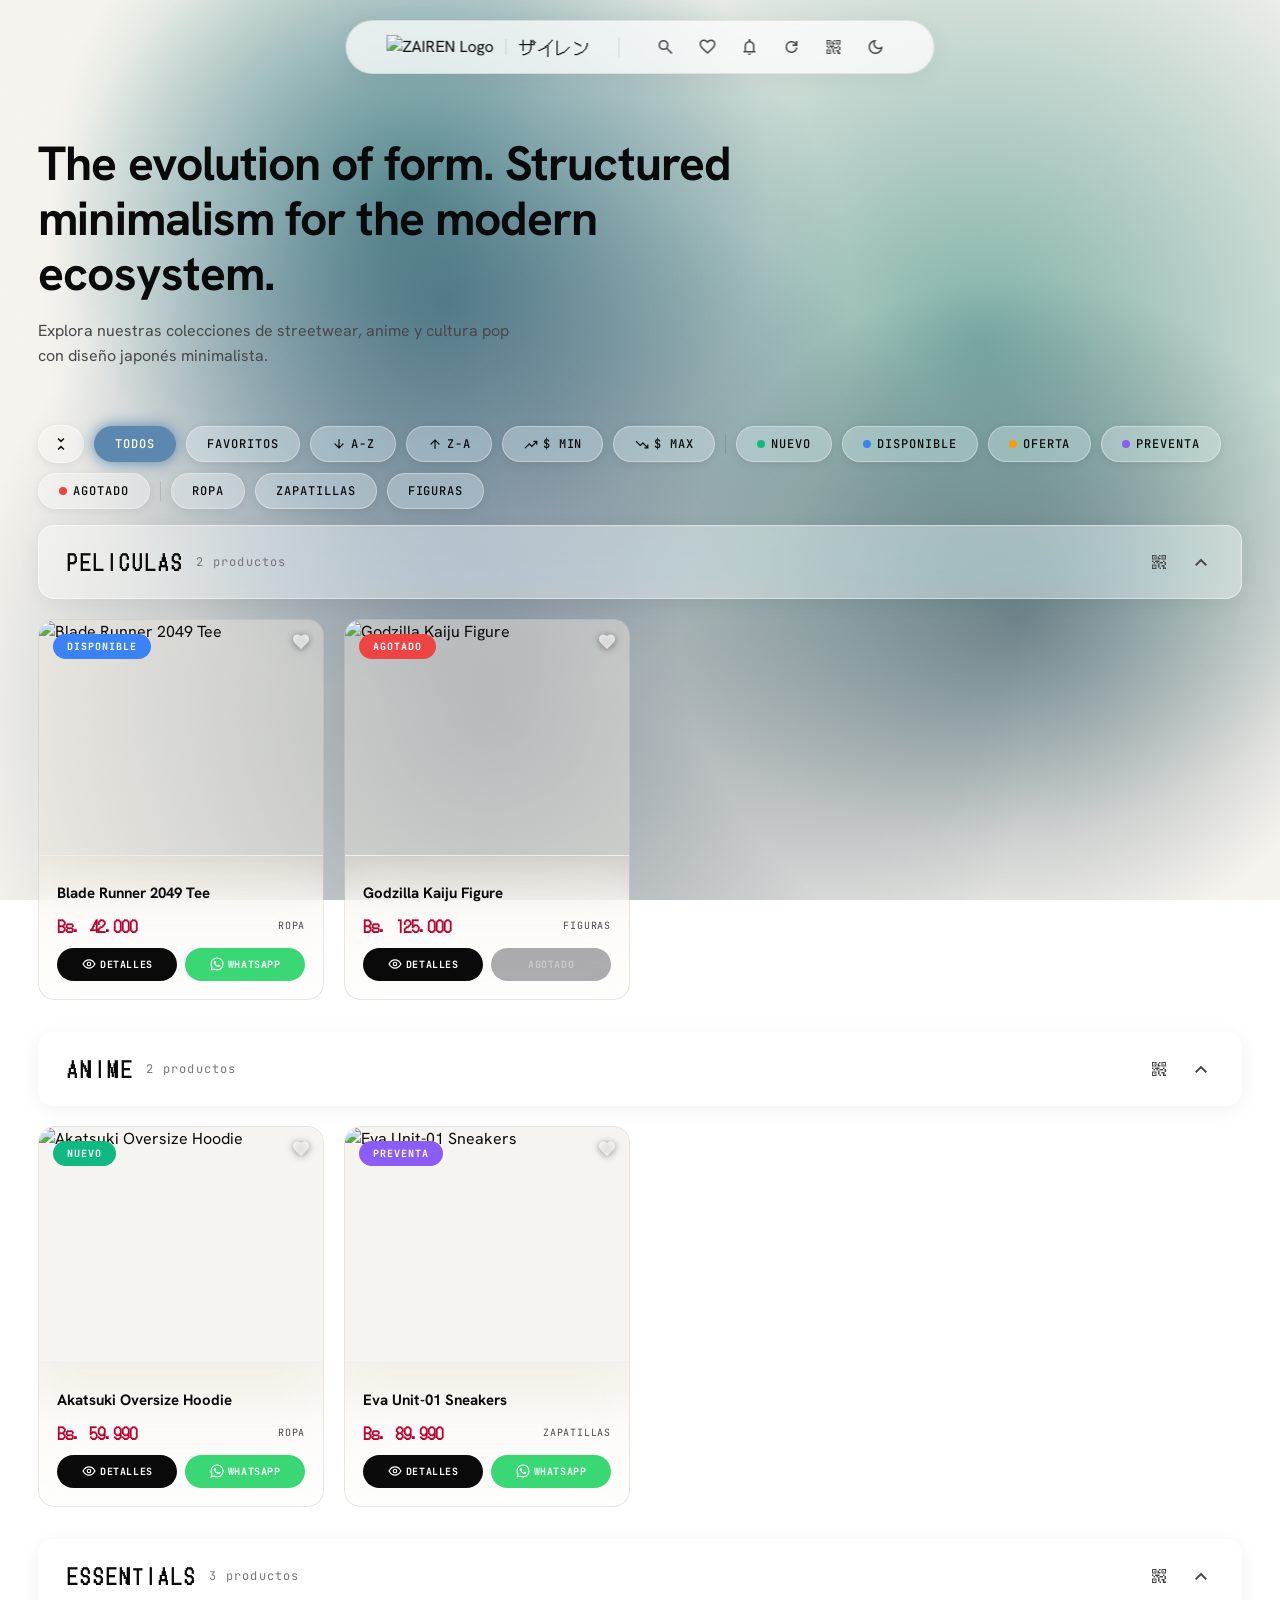
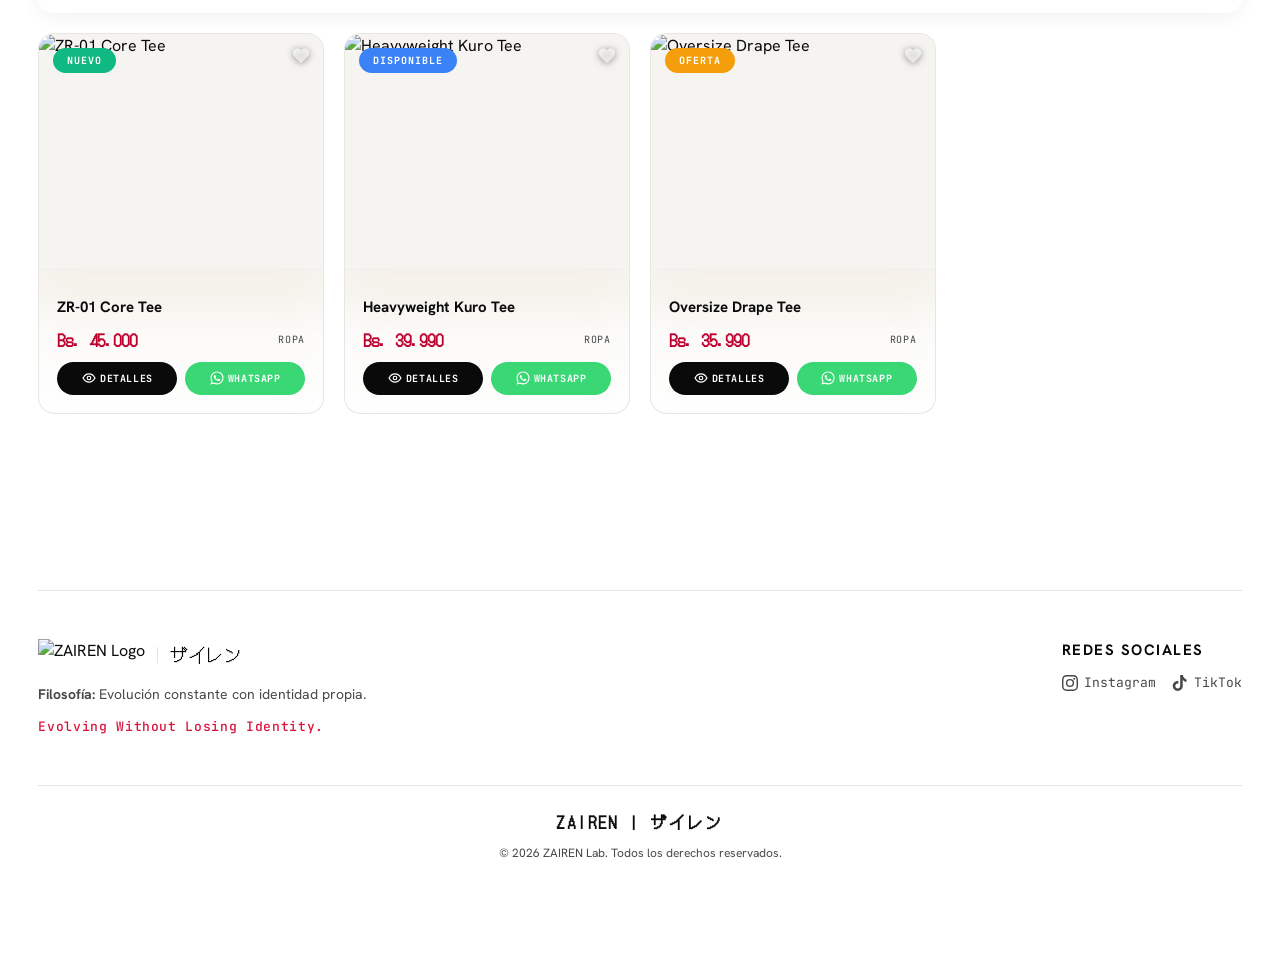
==== commit 77543d6c: "Update currency to Bs, fix WhatsApp URL, implement dynamic brand SVG logos, favicon, brand footer, a" ====
--- a/Public/index.html
+++ b/Public/index.html
@@ -813,7 +813,7 @@
         max-width: calc(100% - 32px);
     ">
         <a href="#" style="display:flex; align-items:center; gap:12px; text-decoration:none; white-space:nowrap;">
-            <span class="brand-text" style="font-family:'DotGothic16',monospace; font-size:18px; font-weight:700; letter-spacing:0.15em; color:var(--z-text-primary); text-transform:uppercase;">ZAIREN</span>
+            <img id="web-logo" src="/assets/brand/logo-light.svg" alt="ZAIREN Logo" style="height: 24px; width: auto; object-fit: contain;">
             <span style="width:1px; height:16px; background:var(--z-border); display:inline-block;"></span>
             <span class="brand-jp" style="font-family:'DotGothic16',monospace; font-size:18px; color:var(--z-text-primary);">ザイレン</span>
             <span class="preview-badge" style="display:none; font-family:'JetBrains Mono',monospace; font-size:10px; color:var(--z-crimson); padding-left:8px; letter-spacing:0.1em;">PREVIEW</span>
@@ -936,6 +936,92 @@
         <!-- Catalog Container -->
         <div id="catalog-container" style="min-height:50vh;"></div>
 
+        <!-- ============================== -->
+        <!-- Footer                         -->
+        <!-- ============================== -->
+        <footer style="
+            margin-top: 80px;
+            padding-top: 48px;
+            padding-bottom: 32px;
+            border-top: 1px solid var(--z-border);
+            display: flex;
+            flex-direction: column;
+            gap: 32px;
+        ">
+            <div style="
+                display: flex;
+                flex-wrap: wrap;
+                justify-content: space-between;
+                align-items: flex-start;
+                gap: 32px;
+            ">
+                <!-- Left Info Panel -->
+                <div style="max-width: 400px; display: flex; flex-direction: column; gap: 12px;">
+                    <div style="display: flex; align-items: center; gap: 12px;">
+                        <img id="footer-logo" src="/assets/brand/logo-light.svg" alt="ZAIREN Logo" style="height: 32px; width: auto; object-fit: contain;">
+                        <span style="width:1px; height:16px; background:var(--z-border); display:inline-block;"></span>
+                        <span style="font-family:'DotGothic16',monospace; font-size:18px; color:var(--z-text-primary);">ザイレン</span>
+                    </div>
+                    <p style="font-size: 14px; color: var(--z-text-secondary); line-height: 1.6; margin: 0;">
+                        <strong>Filosofía:</strong> Evolución constante con identidad propia.
+                    </p>
+                    <p style="font-family: 'JetBrains Mono', monospace; font-size: 13px; color: var(--z-crimson); font-weight: 500; margin: 0; letter-spacing: 0.05em;">
+                        Evolving Without Losing Identity.
+                    </p>
+                </div>
+
+                <!-- Right Links Panel -->
+                <div style="display: flex; flex-direction: column; gap: 12px;">
+                    <h4 style="font-family:'Hanken Grotesk',sans-serif; font-weight: 700; font-size: 15px; margin: 0; color: var(--z-text-primary); text-transform: uppercase; letter-spacing: 0.1em;">Redes Sociales</h4>
+                    <div style="display: flex; gap: 16px; align-items: center;">
+                        <a href="https://www.instagram.com/zairen.lab" target="_blank" style="
+                            display: flex; align-items: center; gap: 6px;
+                            font-family: 'JetBrains Mono', monospace; font-size: 13px;
+                            color: var(--z-text-secondary); text-decoration: none;
+                            transition: color 0.3s ease;
+                        " onmouseover="this.style.color='var(--z-crimson)'" onmouseout="this.style.color='var(--z-text-secondary)'">
+                            <svg viewBox="0 0 24 24" fill="currentColor" style="width: 16px; height: 16px;">
+                                <path d="M12 2.163c3.204 0 3.584.012 4.85.07 3.252.148 4.771 1.691 4.919 4.919.058 1.265.069 1.645.069 4.849 0 3.205-.012 3.584-.069 4.849-.149 3.225-1.664 4.771-4.919 4.919-1.266.058-1.644.07-4.85.07-3.204 0-3.584-.012-4.849-.07-3.26-.149-4.771-1.699-4.919-4.92-.058-1.265-.07-1.644-.07-4.849 0-3.204.013-3.583.07-4.849.149-3.227 1.664-4.771 4.919-4.919 1.266-.057 1.645-.069 4.849-.069zM12 0C8.741 0 8.333.014 7.053.072 2.695.272.273 2.69.073 7.051.014 8.333 0 8.741 0 12c0 3.259.014 3.668.072 4.948.2 4.358 2.618 6.78 6.98 6.98 1.281.058 1.689.072 4.948.072 3.259 0 3.668-.014 4.948-.072 4.354-.2 6.782-2.618 6.979-6.98.059-1.28.073-1.689.073-4.948 0-3.259-.014-3.667-.072-4.947-.196-4.354-2.617-6.78-6.979-6.98C15.668.014 15.259 0 12 0zm0 5.838a6.162 6.162 0 1 0 0 12.324 6.162 6.162 0 0 0 0-12.324zM12 16a4 4 0 1 1 0-8 4 4 0 0 1 0 8zm6.406-11.845a1.44 1.44 0 1 0 0 2.881 1.44 1.44 0 0 0 0-2.881z"/>
+                            </svg>
+                            Instagram
+                        </a>
+                        <a href="https://www.tiktok.com/@zairen.lab" target="_blank" style="
+                            display: flex; align-items: center; gap: 6px;
+                            font-family: 'JetBrains Mono', monospace; font-size: 13px;
+                            color: var(--z-text-secondary); text-decoration: none;
+                            transition: color 0.3s ease;
+                        " onmouseover="this.style.color='var(--z-crimson)'" onmouseout="this.style.color='var(--z-text-secondary)'">
+                            <svg viewBox="0 0 24 24" fill="currentColor" style="width: 16px; height: 16px;">
+                                <path d="M12.525.02c1.31-.02 2.61-.01 3.91-.02.08 1.53.63 3.02 1.59 4.23.95 1.2 2.27 2.05 3.73 2.42v3.91c-1.18-.08-2.35-.49-3.37-1.18-.94-.64-1.72-1.52-2.27-2.54v9.52c.01 4.14-3.35 7.51-7.5 7.51s-7.51-3.36-7.51-7.5 3.35-7.51 7.5-7.51c.31.01.62.03.93.07v3.93c-.31-.04-.62-.06-.93-.06-2.02.01-3.64 1.64-3.64 3.66.01 2.02 1.64 3.64 3.66 3.64s3.64-1.62 3.64-3.64v-16.5c0-.02-.01-.03-.01-.05z"/>
+                            </svg>
+                            TikTok
+                        </a>
+                    </div>
+                </div>
+            </div>
+
+            <!-- Copyright / Centered text -->
+            <div style="
+                margin-top: 16px;
+                padding-top: 24px;
+                border-top: 1px solid var(--z-border);
+                text-align: center;
+            ">
+                <span style="
+                    font-family: 'DotGothic16', monospace;
+                    font-size: 16px;
+                    font-weight: 700;
+                    letter-spacing: 0.15em;
+                    color: var(--z-text-primary);
+                ">
+                    ZAIREN | ザイレン
+                </span>
+                <p style="font-size: 12px; color: var(--z-text-secondary); margin-top: 8px; margin-bottom: 0;">
+                    &copy; 2026 ZAIREN Lab. Todos los derechos reservados.
+                </p>
+            </div>
+        </footer>
+
     </main>
 
     <!-- ============================== -->
--- a/Public/css/detail.css
+++ b/Public/css/detail.css
@@ -21,10 +21,11 @@
 /* === Bento Grid Layout === */
 .detail-bento {
   display: grid;
-  grid-template-columns: 5fr 4fr 3fr;
+  grid-template-columns: 1.2fr 1.3fr 0.7fr;
   grid-template-rows: auto auto auto;
   gap: 12px;
   padding: 16px;
+  box-sizing: border-box;
 }
 
 /* Row assignments */
@@ -51,7 +52,8 @@
   display: flex;
   align-items: center;
   justify-content: center;
-  height: 480px;
+  height: 100%;
+  min-height: 420px;
   background: var(--z-surface-alt);
 }
 .bento-image img {
@@ -197,6 +199,7 @@
   padding: 24px;
   display: flex;
   flex-direction: column;
+  overflow-y: auto;
 }
 .bento-cell-label {
   font-family: 'JetBrains Mono', monospace;
@@ -251,6 +254,7 @@
   padding: 24px;
   display: flex;
   flex-direction: column;
+  align-self: start;
 }
 .bento-sizes-header {
   display: flex;
@@ -425,6 +429,8 @@
 @media (max-width: 900px) {
   .detail-bento {
     grid-template-columns: 1fr 1fr;
+    grid-template-rows: auto auto auto auto;
+    height: auto;
   }
   .bento-image        { grid-column: 1 / -1; grid-row: 1 / 2; min-height: 300px; height: 350px; }
   .bento-description  { grid-column: 1 / -1; grid-row: 2 / 3; }
@@ -455,6 +461,8 @@
 @media (max-width: 600px) {
   .detail-bento {
     grid-template-columns: 1fr;
+    grid-template-rows: auto auto auto auto auto;
+    height: auto;
     gap: 10px;
     padding: 12px;
   }
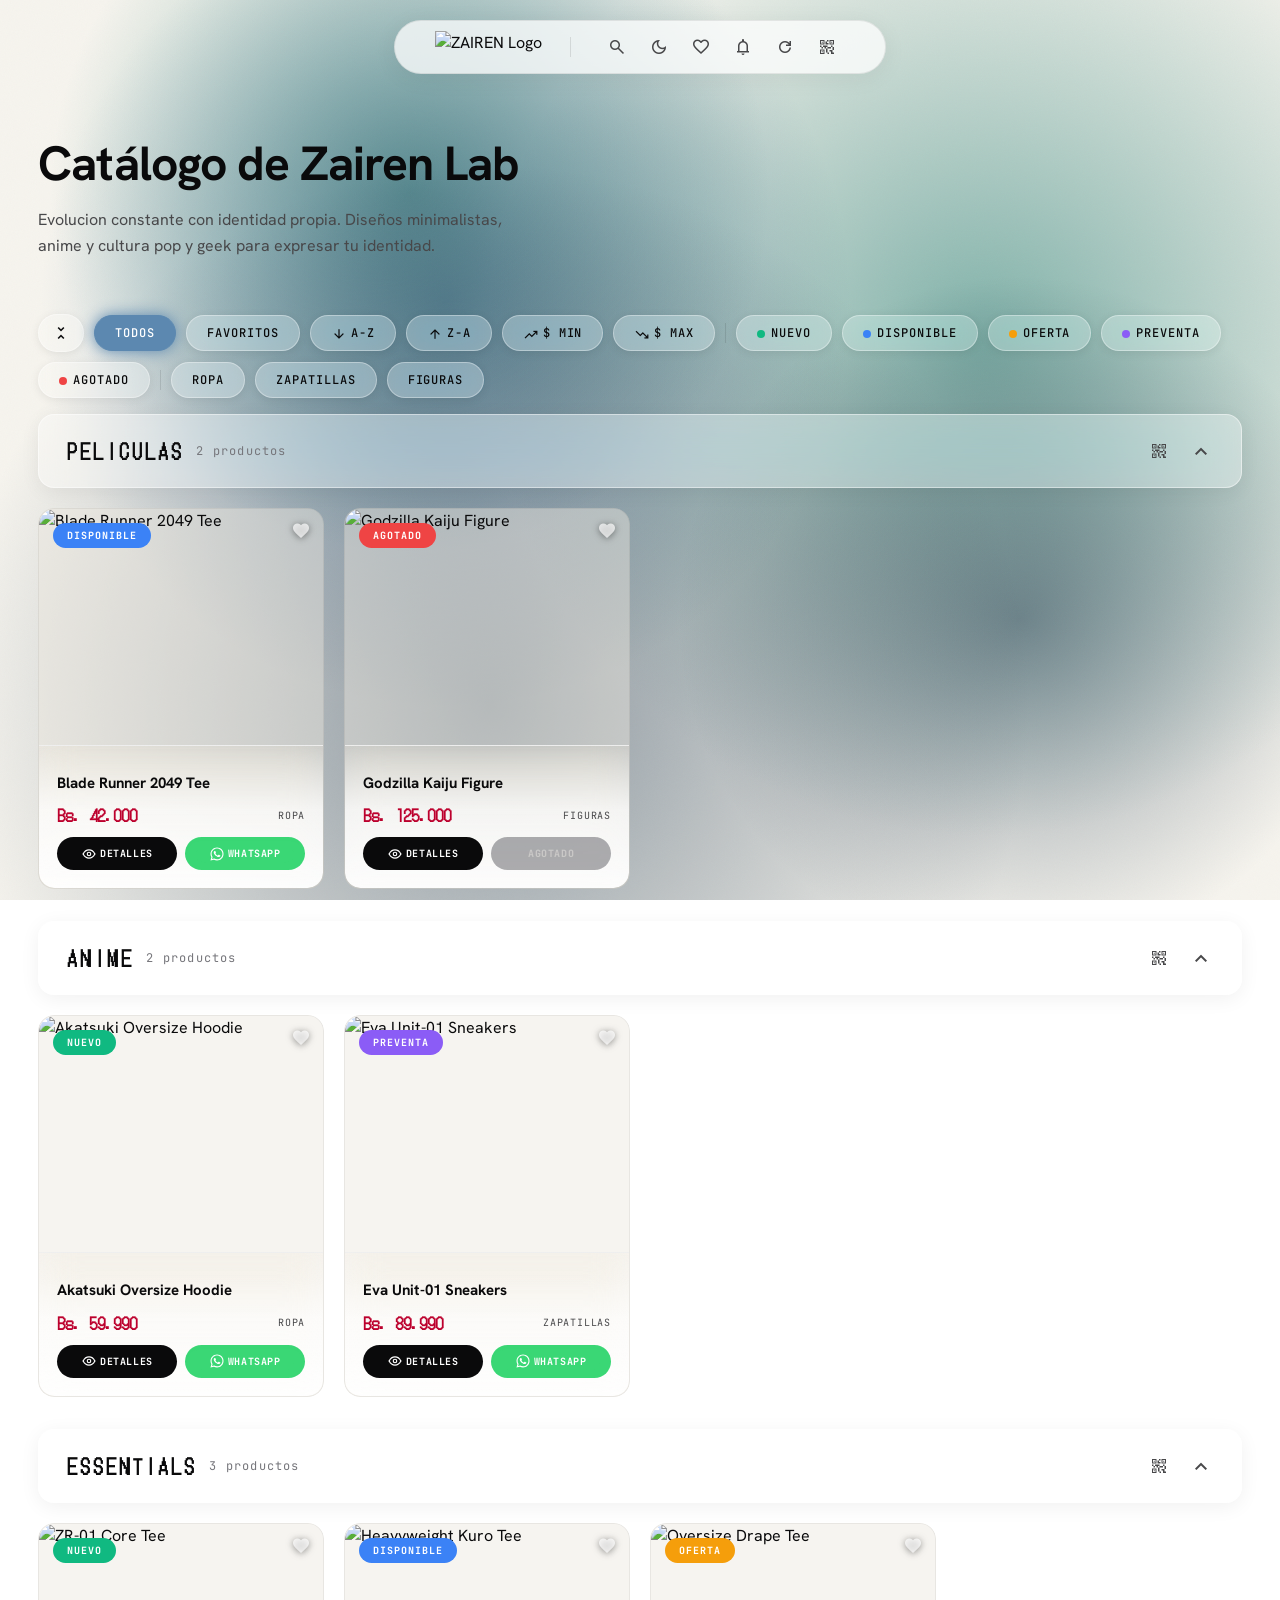
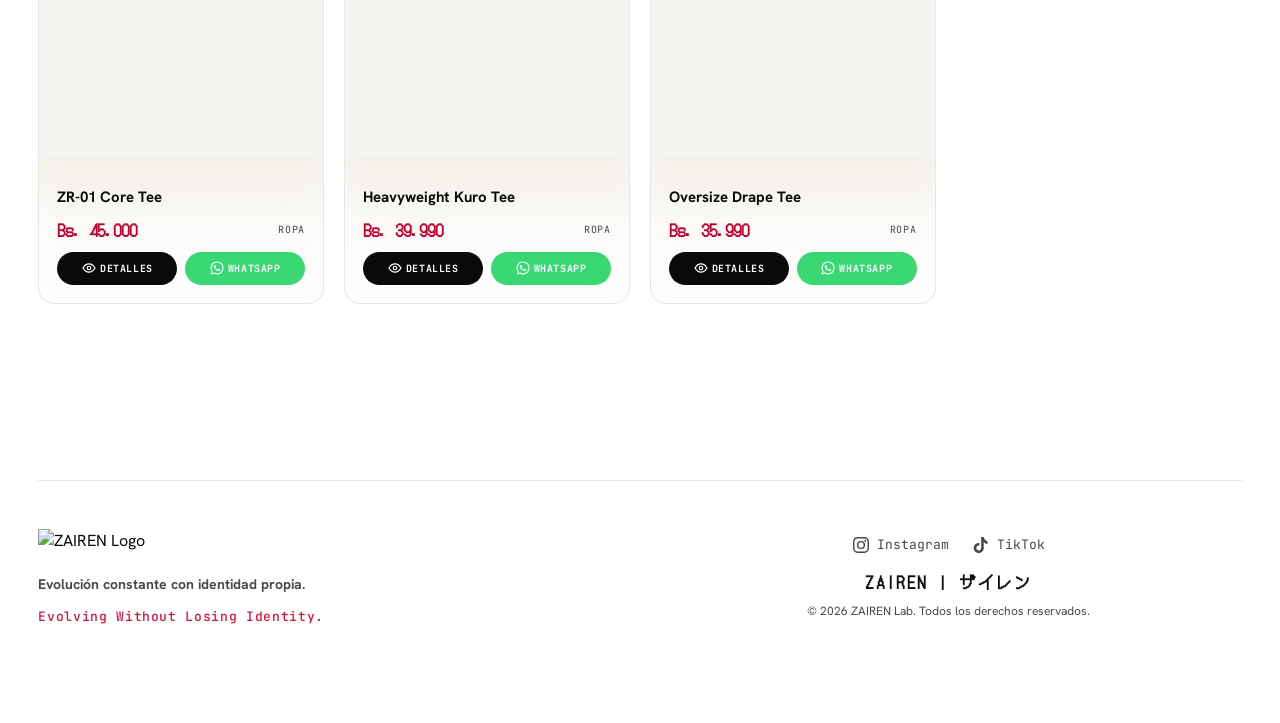
==== commit b891cc4b: "UI improvements: Responsive navbar menu, horizontal footer layout, WhatsApp text formatting, admin c" ====
--- a/Public/index.html
+++ b/Public/index.html
@@ -1,10 +1,12 @@
 <!DOCTYPE html>
 <html lang="es" data-theme="light">
+
 <head>
     <meta charset="UTF-8">
     <meta name="viewport" content="width=device-width, initial-scale=1.0">
     <title>Zairen Lab | Catálogo</title>
-    <meta name="description" content="Catálogo de productos Zairen Lab. Streetwear, anime y cultura pop con diseño minimalista japonés.">
+    <meta name="description"
+        content="Catálogo de productos Zairen Lab. Streetwear, anime y cultura pop con diseño minimalista japonés.">
     <link rel="shortcut icon" href="favicon.ico" type="image/x-icon">
     <link rel="icon" href="favicon.ico" type="image/x-icon">
     <!-- Color barra del navegador — modo claro / oscuro -->
@@ -20,8 +22,11 @@
     <!-- Google Fonts -->
     <link rel="preconnect" href="https://fonts.googleapis.com">
     <link rel="preconnect" href="https://fonts.gstatic.com" crossorigin>
-    <link href="https://fonts.googleapis.com/css2?family=DotGothic16&family=Hanken+Grotesk:wght@300;400;500;600;700&family=Inter:wght@400;500;700&family=JetBrains+Mono:wght@400;500;700&family=Noto+Sans+JP:wght@300;400;500;700&display=swap" rel="stylesheet">
-    <link href="https://fonts.googleapis.com/css2?family=Material+Symbols+Outlined:wght,FILL@100..700,0..1&display=swap" rel="stylesheet">
+    <link
+        href="https://fonts.googleapis.com/css2?family=DotGothic16&family=Hanken+Grotesk:wght@300;400;500;600;700&family=Inter:wght@400;500;700&family=JetBrains+Mono:wght@400;500;700&family=Noto+Sans+JP:wght@300;400;500;700&display=swap"
+        rel="stylesheet">
+    <link href="https://fonts.googleapis.com/css2?family=Material+Symbols+Outlined:wght,FILL@100..700,0..1&display=swap"
+        rel="stylesheet">
 
     <!-- CSS -->
     <link rel="stylesheet" href="css/reset.css">
@@ -52,6 +57,7 @@
             --z-glass-blur: blur(var(--z-glass-blur-val));
             --z-glass-blur-deep: blur(calc(var(--z-glass-blur-val) * 2));
         }
+
         [data-theme="dark"] {
             /* Colores base del gradiente animado — Modo Oscuro */
             --z-mesh-c1: 60, 135, 130;
@@ -84,9 +90,19 @@
         }
 
         /* === Scrollbar === */
-        ::-webkit-scrollbar { width: 6px; }
-        ::-webkit-scrollbar-track { background: transparent; }
-        ::-webkit-scrollbar-thumb { background: var(--z-muted); border-radius: 10px; opacity: 0.3; }
+        ::-webkit-scrollbar {
+            width: 6px;
+        }
+
+        ::-webkit-scrollbar-track {
+            background: transparent;
+        }
+
+        ::-webkit-scrollbar-thumb {
+            background: var(--z-muted);
+            border-radius: 10px;
+            opacity: 0.3;
+        }
 
         /* ================================================ */
         /* BACKGROUND — Animated Mesh Gradient Canvas       */
@@ -97,6 +113,7 @@
             overflow-x: hidden;
             transition: background-color 0.8s ease;
         }
+
         #mesh-canvas {
             position: fixed;
             inset: 0;
@@ -106,6 +123,7 @@
             pointer-events: none;
             opacity: 1;
         }
+
         /* Subtle grain/noise overlay */
         .bg-noise {
             position: fixed;
@@ -117,7 +135,10 @@
             background-repeat: repeat;
             background-size: 200px 200px;
         }
-        [data-theme="dark"] .bg-noise { opacity: 0.05; }
+
+        [data-theme="dark"] .bg-noise {
+            opacity: 0.05;
+        }
 
         /* ================================================ */
         /* FILTER BAR                                       */
@@ -129,6 +150,7 @@
             padding: 16px 0;
             align-items: center;
         }
+
         .filter-btn {
             padding: 8px 20px;
             border-radius: var(--z-radius-pill);
@@ -137,51 +159,78 @@
             font-weight: 500;
             letter-spacing: 0.08em;
             text-transform: uppercase;
-            border: 1px solid rgba(255,255,255,0.35);
-            background: rgba(255,255,255,0.30);
+            border: 1px solid rgba(255, 255, 255, 0.35);
+            background: rgba(255, 255, 255, 0.30);
             backdrop-filter: blur(calc(var(--z-glass-blur-val, 20px) * 0.8)) saturate(1.6);
             -webkit-backdrop-filter: blur(calc(var(--z-glass-blur-val, 20px) * 0.8)) saturate(1.6);
             color: var(--z-text-primary);
             cursor: pointer;
             transition: all 0.3s var(--z-ease);
             white-space: nowrap;
-            box-shadow: 0 2px 10px rgba(0,0,0,0.08);
-        }
+            box-shadow: 0 2px 10px rgba(0, 0, 0, 0.08);
+        }
+
         [data-theme="dark"] .filter-btn {
             border: 1px solid rgba(255, 255, 255, 0.08);
             background: rgba(20, 20, 25, 0.40);
         }
+
         .filter-btn:hover {
             border-color: var(--z-crimson);
             color: var(--z-crimson);
             transform: translateY(-1px);
-            background: rgba(255,255,255,0.50);
-        }
+            background: rgba(255, 255, 255, 0.50);
+        }
+
         [data-theme="dark"] .filter-btn:hover {
             background: rgba(40, 40, 45, 0.50);
         }
+
         .filter-btn.active {
             background: var(--z-color-status);
             color: #fff;
             border-color: var(--z-color-status);
             box-shadow: 0 0 15px var(--z-color-status);
         }
-        
+
         @keyframes pulse-highlight {
-            0% { transform: scale(1); box-shadow: 0 0 0 0 rgba(220, 20, 60, 0.6), 0 0 4px rgba(220, 20, 60, 0.3); }
-            70% { transform: scale(1.1); box-shadow: 0 0 0 10px rgba(220, 20, 60, 0), 0 0 12px rgba(220, 20, 60, 0.6); }
-            100% { transform: scale(1); box-shadow: 0 0 0 0 rgba(220, 20, 60, 0), 0 0 4px rgba(220, 20, 60, 0.3); }
-        }
+            0% {
+                transform: scale(1);
+                box-shadow: 0 0 0 0 rgba(220, 20, 60, 0.6), 0 0 4px rgba(220, 20, 60, 0.3);
+            }
+
+            70% {
+                transform: scale(1.1);
+                box-shadow: 0 0 0 10px rgba(220, 20, 60, 0), 0 0 12px rgba(220, 20, 60, 0.6);
+            }
+
+            100% {
+                transform: scale(1);
+                box-shadow: 0 0 0 0 rgba(220, 20, 60, 0), 0 0 4px rgba(220, 20, 60, 0.3);
+            }
+        }
+
         .pulse-reload {
             animation: pulse-highlight 1.2s infinite !important;
             color: #fff !important;
             background: var(--z-crimson) !important;
             border: 1px solid var(--z-crimson) !important;
         }
+
         @keyframes blink-dot {
-            0%, 100% { opacity: 1; transform: scale(1); }
-            50% { opacity: 0.4; transform: scale(0.85); }
-        }
+
+            0%,
+            100% {
+                opacity: 1;
+                transform: scale(1);
+            }
+
+            50% {
+                opacity: 0.4;
+                transform: scale(0.85);
+            }
+        }
+
         .blink-badge {
             animation: blink-dot 1.2s ease infinite !important;
         }
@@ -189,31 +238,37 @@
         /* ================================================ */
         /* COLLAPSIBLE SECTIONS                             */
         /* ================================================ */
-        .section-collapsible { margin-bottom: 32px; }
+        .section-collapsible {
+            margin-bottom: 32px;
+        }
+
         .section-header {
             display: flex;
             align-items: center;
             justify-content: space-between;
             padding: 18px 28px;
             border-radius: var(--z-radius);
-            background: rgba(255,255,255,0.40);
+            background: rgba(255, 255, 255, 0.40);
             backdrop-filter: blur(var(--z-glass-blur-val, 20px)) saturate(1.6);
             -webkit-backdrop-filter: blur(var(--z-glass-blur-val, 20px)) saturate(1.6);
-            border: 1px solid rgba(255,255,255,0.45);
-            box-shadow: 0 4px 20px rgba(0,0,0,0.06);
+            border: 1px solid rgba(255, 255, 255, 0.45);
+            box-shadow: 0 4px 20px rgba(0, 0, 0, 0.06);
             cursor: pointer;
             user-select: none;
             transition: all 0.3s var(--z-ease);
         }
+
         [data-theme="dark"] .section-header {
             background: rgba(20, 20, 25, 0.40);
             border: 1px solid rgba(255, 255, 255, 0.08);
-            box-shadow: 0 4px 20px rgba(0,0,0,0.30);
-        }
+            box-shadow: 0 4px 20px rgba(0, 0, 0, 0.30);
+        }
+
         .section-header:hover {
             border-color: var(--z-color-status);
             box-shadow: var(--z-shadow-card);
         }
+
         .section-header h2 {
             font-family: 'DotGothic16', monospace;
             font-size: 20px;
@@ -221,11 +276,16 @@
             text-transform: uppercase;
             letter-spacing: 0.15em;
         }
+
         .section-header .section-toggle-icon {
             transition: transform 0.4s var(--z-ease);
             color: var(--z-text-secondary);
         }
-        .section-header.open .section-toggle-icon { transform: rotate(180deg); }
+
+        .section-header.open .section-toggle-icon {
+            transform: rotate(180deg);
+        }
+
         .section-content {
             max-height: 0;
             overflow: hidden;
@@ -233,11 +293,13 @@
             opacity: 0;
             padding-top: 0;
         }
+
         .section-content.open {
             max-height: 5000px;
             opacity: 1;
             padding-top: 20px;
-            overflow: visible; /* Prevent clipping of product card hover shadows */
+            overflow: visible;
+            /* Prevent clipping of product card hover shadows */
         }
 
         /* ================================================ */
@@ -248,14 +310,24 @@
             grid-template-columns: repeat(4, 1fr);
             gap: 20px;
         }
+
         @media (max-width: 1200px) {
-            .products-grid { grid-template-columns: repeat(3, 1fr); }
-        }
+            .products-grid {
+                grid-template-columns: repeat(3, 1fr);
+            }
+        }
+
         @media (max-width: 768px) {
-            .products-grid { grid-template-columns: repeat(2, 1fr); }
-        }
+            .products-grid {
+                grid-template-columns: repeat(2, 1fr);
+            }
+        }
+
         @media (max-width: 480px) {
-            .products-grid { grid-template-columns: 1fr; gap: 16px; }
+            .products-grid {
+                grid-template-columns: 1fr;
+                gap: 16px;
+            }
         }
 
         /* ================================================ */
@@ -271,15 +343,17 @@
             border: 1px solid var(--z-glass-border);
             -webkit-mask-image: -webkit-radial-gradient(white, black);
             transition: transform 0.5s cubic-bezier(0.16, 1, 0.3, 1),
-                        box-shadow 0.5s cubic-bezier(0.16, 1, 0.3, 1),
-                        border-color 0.4s ease;
-        }
+                box-shadow 0.5s cubic-bezier(0.16, 1, 0.3, 1),
+                border-color 0.4s ease;
+        }
+
         .product-card:hover {
             transform: translateY(-8px);
             box-shadow: var(--z-shadow-hover);
             border-color: var(--z-color-status);
             z-index: 10;
         }
+
         /* Full-bleed image */
         .product-card .card-image-wrap {
             position: absolute;
@@ -288,15 +362,18 @@
             border-radius: inherit;
             overflow: hidden;
         }
+
         .product-card .card-image-wrap img {
             width: 100%;
             height: 100%;
             object-fit: cover;
             transition: transform 0.7s var(--z-ease);
         }
+
         .product-card:hover .card-image-wrap img {
             transform: scale(1.06);
         }
+
         /* Estado badge */
         .product-card .card-badge {
             position: absolute;
@@ -312,6 +389,7 @@
             z-index: 10;
             text-transform: uppercase;
         }
+
         /* Frosted glass overlay at bottom — zen fade */
         .product-card .card-info-overlay {
             position: absolute;
@@ -324,12 +402,10 @@
             flex-direction: column;
             gap: 10px;
             /* Gradient fade + blur - more opaque for light mode legibility */
-            background: linear-gradient(
-                to top,
-                rgba(255, 255, 255, 0.94) 0%,
-                rgba(255, 255, 255, 0.75) 55%,
-                rgba(255, 255, 255, 0.0) 100%
-            );
+            background: linear-gradient(to top,
+                    rgba(255, 255, 255, 0.94) 0%,
+                    rgba(255, 255, 255, 0.75) 55%,
+                    rgba(255, 255, 255, 0.0) 100%);
             backdrop-filter: blur(var(--z-glass-blur-val, 20px)) saturate(1.8);
             -webkit-backdrop-filter: blur(var(--z-glass-blur-val, 20px)) saturate(1.8);
             border-top: 1px solid var(--z-glass-border);
@@ -337,15 +413,15 @@
             border-bottom-right-radius: inherit;
             transition: all 0.4s var(--z-ease);
         }
+
         [data-theme="dark"] .product-card .card-info-overlay {
-            background: linear-gradient(
-                to top,
-                rgba(10,10,10,0.92) 0%,
-                rgba(10,10,10,0.65) 50%,
-                rgba(10,10,10,0.0) 100%
-            );
+            background: linear-gradient(to top,
+                    rgba(10, 10, 10, 0.92) 0%,
+                    rgba(10, 10, 10, 0.65) 50%,
+                    rgba(10, 10, 10, 0.0) 100%);
             border-top: 1px solid var(--z-glass-border);
         }
+
         .product-card .card-name {
             font-family: 'Hanken Grotesk', sans-serif;
             font-size: 15px;
@@ -353,23 +429,29 @@
             color: #0a0a0b !important;
             line-height: 1.3;
         }
+
         [data-theme="dark"] .product-card .card-name {
             color: #e8e8e8 !important;
         }
+
         .product-card .card-meta {
             display: flex;
             justify-content: space-between;
             align-items: center;
         }
+
         .product-card .card-price {
             font-family: 'DotGothic16', monospace;
             font-size: 16px;
             font-weight: 700;
-            color: #bc002d !important; /* Premium Zairen crimson for high readability in light mode */
-        }
+            color: #bc002d !important;
+            /* Premium Zairen crimson for high readability in light mode */
+        }
+
         [data-theme="dark"] .product-card .card-price {
             color: #e8e8e8 !important;
         }
+
         .product-card .card-type {
             font-family: 'JetBrains Mono', monospace;
             font-size: 10px;
@@ -377,13 +459,16 @@
             text-transform: uppercase;
             letter-spacing: 0.08em;
         }
+
         [data-theme="dark"] .product-card .card-type {
             color: #999999 !important;
         }
+
         .product-card .card-actions {
             display: flex;
             gap: 8px;
         }
+
         .product-card .card-btn {
             flex: 1;
             padding: 9px 12px;
@@ -398,22 +483,27 @@
             cursor: pointer;
             border: none;
         }
+
         .product-card .card-btn.btn-detail {
             background: var(--z-text-primary);
             color: var(--z-on-primary);
         }
+
         .product-card .card-btn.btn-detail:hover {
             background: var(--z-crimson);
             color: #fff;
         }
+
         .product-card .card-btn.btn-wsp {
-            background: rgba(37,211,102,0.9);
+            background: rgba(37, 211, 102, 0.9);
             color: #fff;
             backdrop-filter: blur(8px);
         }
+
         .product-card .card-btn.btn-wsp:hover {
             background: #128C7E;
         }
+
         .product-card .card-btn:disabled,
         .product-card .card-btn.btn-disabled {
             background: var(--z-muted);
@@ -439,10 +529,12 @@
             visibility: hidden;
             transition: opacity 0.35s ease, visibility 0.35s ease;
         }
+
         .modal-overlay.visible {
             opacity: 1;
             visibility: visible;
         }
+
         .modal-box {
             background: var(--z-surface-card);
             backdrop-filter: var(--z-glass-blur-deep);
@@ -457,9 +549,11 @@
             transform: translateY(20px) scale(0.95);
             transition: transform 0.4s cubic-bezier(0.16, 1, 0.3, 1);
         }
+
         .modal-overlay.visible .modal-box {
             transform: translateY(0) scale(1);
         }
+
         .modal-box h3 {
             font-family: 'Hanken Grotesk', sans-serif;
             font-size: 20px;
@@ -467,6 +561,7 @@
             color: var(--z-text-primary);
             margin-bottom: 16px;
         }
+
         .modal-box .qr-img {
             border-radius: var(--z-radius);
             margin: 12px auto 24px;
@@ -474,8 +569,9 @@
             height: 240px;
             background: #fff;
             padding: 12px;
-            box-shadow: 0 4px 12px rgba(0,0,0,0.05);
-        }
+            box-shadow: 0 4px 12px rgba(0, 0, 0, 0.05);
+        }
+
         .modal-box .copy-btn {
             display: inline-flex;
             align-items: center;
@@ -492,10 +588,12 @@
             cursor: pointer;
             transition: all 0.3s var(--z-ease);
         }
+
         .modal-box .copy-btn:hover {
             background: var(--z-crimson);
             color: #fff;
         }
+
         .modal-close-btn {
             position: absolute;
             top: 12px;
@@ -504,13 +602,24 @@
             cursor: pointer;
             transition: color 0.2s ease;
         }
-        .modal-close-btn:hover { color: var(--z-crimson); }
+
+        .modal-close-btn:hover {
+            color: var(--z-crimson);
+        }
 
         /* === Fade-in animation for cards === */
         @keyframes fadeInUp {
-            from { opacity: 0; transform: translateY(24px); }
-            to { opacity: 1; transform: translateY(0); }
-        }
+            from {
+                opacity: 0;
+                transform: translateY(24px);
+            }
+
+            to {
+                opacity: 1;
+                transform: translateY(0);
+            }
+        }
+
         .animate-fade-in {
             animation: fadeInUp 0.5s ease forwards;
             opacity: 0;
@@ -518,9 +627,50 @@
 
         /* === Responsive Navbar === */
         @media (max-width: 640px) {
-            #main-nav { padding: 12px 16px !important; gap: 8px; }
-            #main-nav .brand-text { font-size: 16px !important; }
-            #main-nav .brand-jp { display: none; }
+            #main-nav {
+                padding: 12px 16px !important;
+                gap: 8px;
+            }
+
+            #main-nav .brand-text {
+                font-size: 16px !important;
+            }
+
+            #main-nav .brand-jp {
+                display: none;
+            }
+        }
+
+        /* === Responsive Navbar Menu === */
+        .nav-secondary-group {
+            display: flex;
+            align-items: center;
+            gap: 6px;
+        }
+
+        @media (max-width: 640px) {
+            .nav-secondary-group {
+                display: none;
+                position: absolute;
+                top: 56px;
+                right: 0;
+                flex-direction: column;
+                background: var(--z-nav-bg);
+                backdrop-filter: blur(calc(var(--z-glass-blur-val, 20px) * 1.2));
+                -webkit-backdrop-filter: blur(calc(var(--z-glass-blur-val, 20px) * 1.2));
+                border: 1px solid var(--z-nav-border);
+                border-radius: var(--z-radius);
+                padding: 12px;
+                box-shadow: var(--z-shadow-float);
+                z-index: 200;
+                gap: 12px;
+            }
+            .nav-secondary-group.show {
+                display: flex;
+            }
+            .nav-more-btn {
+                display: flex !important;
+            }
         }
 
         /* === Clean Fav Button === */
@@ -538,20 +688,25 @@
             align-items: center;
             justify-content: center;
             transition: transform 0.2s ease, color 0.3s ease, filter 0.3s ease;
-            filter: drop-shadow(0 1.5px 3.5px rgba(0,0,0,0.6));
+            filter: drop-shadow(0 1.5px 3.5px rgba(0, 0, 0, 0.6));
             /* Base color depending on theme */
             color: rgba(255, 255, 255, 0.7);
         }
+
         .fav-btn span {
-            font-variation-settings: 'FILL' 1 !important; /* Always filled */
-        }
+            font-variation-settings: 'FILL' 1 !important;
+            /* Always filled */
+        }
+
         .fav-btn:hover {
             transform: scale(1.15);
             color: rgba(255, 255, 255, 1);
         }
-        .fav-btn.is-active, .fav-btn.is-active:hover {
+
+        .fav-btn.is-active,
+        .fav-btn.is-active:hover {
             color: var(--z-crimson) !important;
-            filter: drop-shadow(0 0 8px rgba(220, 20, 60, 0.5)) drop-shadow(0 1px 3px rgba(0,0,0,0.4)) !important;
+            filter: drop-shadow(0 0 8px rgba(220, 20, 60, 0.5)) drop-shadow(0 1px 3px rgba(0, 0, 0, 0.4)) !important;
         }
 
         /* === NOTHING-STYLE JAPANESE LOADER === */
@@ -567,6 +722,7 @@
             letter-spacing: 0.15em;
             color: var(--z-text-primary);
         }
+
         .nothing-spinner {
             width: 48px;
             height: 48px;
@@ -574,23 +730,46 @@
             border-radius: 50%;
             animation: spin 3s linear infinite;
         }
+
         .nothing-text {
             font-size: 13px;
             font-weight: 500;
         }
+
         .nothing-dots::after {
             content: '';
             animation: dots 1.5s steps(4, end) infinite;
         }
+
         @keyframes spin {
-            0% { transform: rotate(0deg); }
-            100% { transform: rotate(360deg); }
-        }
+            0% {
+                transform: rotate(0deg);
+            }
+
+            100% {
+                transform: rotate(360deg);
+            }
+        }
+
         @keyframes dots {
-            0%, 20% { content: ''; }
-            40% { content: '.'; }
-            60% { content: '..'; }
-            80%, 100% { content: '...'; }
+
+            0%,
+            20% {
+                content: '';
+            }
+
+            40% {
+                content: '.';
+            }
+
+            60% {
+                content: '..';
+            }
+
+            80%,
+            100% {
+                content: '...';
+            }
         }
 
         /* === ENTRANCE LOADER === */
@@ -601,29 +780,30 @@
             display: flex;
             align-items: center;
             justify-content: center;
-            z-index: 90; /* Navbar stays on top with 100 */
-            transition: transform 1s cubic-bezier(0.16, 1, 0.3, 1), 
-                        opacity 0.9s cubic-bezier(0.16, 1, 0.3, 1);
+            z-index: 90;
+            /* Navbar stays on top with 100 */
+            transition: transform 1s cubic-bezier(0.16, 1, 0.3, 1),
+                opacity 0.9s cubic-bezier(0.16, 1, 0.3, 1);
             pointer-events: none;
             opacity: 1;
         }
+
         [data-theme="dark"] #entrance-loader {
             background: #0E0F11;
         }
+
         .entrance-logo {
             font-family: 'Noto Sans JP', 'Inter', sans-serif;
             font-weight: 300;
             font-size: clamp(32px, 6vw, 64px);
             letter-spacing: 0.15em;
             text-transform: uppercase;
-            background: linear-gradient(
-                90deg,
-                var(--z-text-primary) 0%,
-                var(--z-text-primary) 35%,
-                var(--z-crimson) 50%,
-                var(--z-text-primary) 65%,
-                var(--z-text-primary) 100%
-            );
+            background: linear-gradient(90deg,
+                    var(--z-text-primary) 0%,
+                    var(--z-text-primary) 35%,
+                    var(--z-crimson) 50%,
+                    var(--z-text-primary) 65%,
+                    var(--z-text-primary) 100%);
             background-size: 200% auto;
             -webkit-background-clip: text;
             -webkit-text-fill-color: transparent;
@@ -633,6 +813,7 @@
             justify-content: center;
             gap: 16px;
         }
+
         .entrance-logo-jp {
             font-family: 'Noto Sans JP', sans-serif;
             font-weight: 300;
@@ -643,9 +824,15 @@
             -webkit-background-clip: text;
             -webkit-text-fill-color: transparent;
         }
+
         @keyframes shimmerSweep {
-            0% { background-position: 200% center; }
-            100% { background-position: -200% center; }
+            0% {
+                background-position: 200% center;
+            }
+
+            100% {
+                background-position: -200% center;
+            }
         }
     </style>
 
@@ -653,7 +840,7 @@
     <script src="js/theme.js"></script>
     <script>
         // Load dynamic mesh color from CatalogStorage directly to prevent flash
-        (function() {
+        (function () {
             try {
                 const stored = localStorage.getItem('zairen-catalog-draft') || localStorage.getItem('zairen-catalog');
                 if (stored) {
@@ -667,7 +854,7 @@
                         }
                     }
                 }
-            } catch(e) {}
+            } catch (e) { }
         })();
     </script>
 
@@ -677,7 +864,9 @@
     <script src="js/detail.js" defer></script>
     <script src="js/catalog.js" defer></script>
 </head>
-<body style="background-color: var(--z-surface); color: var(--z-text-primary); font-family: var(--z-font-body); min-height: 100vh;">
+
+<body
+    style="background-color: var(--z-surface); color: var(--z-text-primary); font-family: var(--z-font-body); min-height: 100vh;">
 
     <!-- ============================== -->
     <!-- Background Decoration          -->
@@ -687,107 +876,107 @@
     <div class="bg-noise"></div>
 
     <script>
-    // ============================================================
-    // ZAIREN LAB — Animated Mesh Gradient (Aurora / Apple style)
-    // Reads CSS custom properties for colors so theme changes work
-    // ============================================================
-    (function() {
-        const canvas = document.getElementById('mesh-canvas');
-        const ctx = canvas.getContext('2d');
-
-        // Resize canvas to fill screen
-        function resize() {
-            canvas.width = window.innerWidth;
-            canvas.height = window.innerHeight;
-        }
-        window.addEventListener('resize', resize);
-        resize();
-
-        // Read theme colors from CSS vars
-        function getColors() {
-            const style = getComputedStyle(document.documentElement);
-            const isDark = document.documentElement.getAttribute('data-theme') === 'dark';
-            const c1 = style.getPropertyValue('--z-mesh-c1').trim() || '80,155,149';
-            const c2 = style.getPropertyValue('--z-mesh-c2').trim() || '95,114,133';
-            const statusRaw = style.getPropertyValue('--z-color-status').trim() || '#8B9BB4';
-            // Convert hex status color to rgb
-            const hex = statusRaw.replace('#','');
-            const r = parseInt(hex.substring(0,2),16);
-            const g = parseInt(hex.substring(2,4),16);
-            const b = parseInt(hex.substring(4,6),16);
-            const c3 = `${r},${g},${b}`;
-            const base = style.getPropertyValue('--z-mesh-base').trim() || (isDark ? '#0E0F11' : '#F6F4EE');
-            return { c1, c2, c3, base, isDark };
-        }
-
-        // Blobs definition — each has position, size, speed, phase offset
-        const blobs = [
-            { xRatio: 0.75, yRatio: 0.20, rRatio: 0.55, speedX: 0.00018, speedY: 0.00013, phaseX: 0,    phaseY: 0,    colorIndex: 0 },
-            { xRatio: 0.20, yRatio: 0.70, rRatio: 0.60, speedX: 0.00014, speedY: 0.00020, phaseX: 2.1,  phaseY: 1.0,  colorIndex: 1 },
-            { xRatio: 0.55, yRatio: 0.50, rRatio: 0.45, speedX: 0.00022, speedY: 0.00015, phaseX: 4.2,  phaseY: 3.5,  colorIndex: 2 },
-            { xRatio: 0.10, yRatio: 0.15, rRatio: 0.40, speedX: 0.00012, speedY: 0.00017, phaseX: 1.5,  phaseY: 5.0,  colorIndex: 0 },
-            { xRatio: 0.85, yRatio: 0.80, rRatio: 0.38, speedX: 0.00019, speedY: 0.00011, phaseX: 3.3,  phaseY: 2.2,  colorIndex: 1 },
-        ];
-
-        let t = 0;
-        let animId;
-        let currentBase = '';
-        let targetColors = getColors();
-
-        function hexToRgb(hex) {
-            const h = hex.replace('#','');
-            return [
-                parseInt(h.substring(0,2),16),
-                parseInt(h.substring(2,4),16),
-                parseInt(h.substring(4,6),16)
+        // ============================================================
+        // ZAIREN LAB — Animated Mesh Gradient (Aurora / Apple style)
+        // Reads CSS custom properties for colors so theme changes work
+        // ============================================================
+        (function () {
+            const canvas = document.getElementById('mesh-canvas');
+            const ctx = canvas.getContext('2d');
+
+            // Resize canvas to fill screen
+            function resize() {
+                canvas.width = window.innerWidth;
+                canvas.height = window.innerHeight;
+            }
+            window.addEventListener('resize', resize);
+            resize();
+
+            // Read theme colors from CSS vars
+            function getColors() {
+                const style = getComputedStyle(document.documentElement);
+                const isDark = document.documentElement.getAttribute('data-theme') === 'dark';
+                const c1 = style.getPropertyValue('--z-mesh-c1').trim() || '80,155,149';
+                const c2 = style.getPropertyValue('--z-mesh-c2').trim() || '95,114,133';
+                const statusRaw = style.getPropertyValue('--z-color-status').trim() || '#8B9BB4';
+                // Convert hex status color to rgb
+                const hex = statusRaw.replace('#', '');
+                const r = parseInt(hex.substring(0, 2), 16);
+                const g = parseInt(hex.substring(2, 4), 16);
+                const b = parseInt(hex.substring(4, 6), 16);
+                const c3 = `${r},${g},${b}`;
+                const base = style.getPropertyValue('--z-mesh-base').trim() || (isDark ? '#0E0F11' : '#F6F4EE');
+                return { c1, c2, c3, base, isDark };
+            }
+
+            // Blobs definition — each has position, size, speed, phase offset
+            const blobs = [
+                { xRatio: 0.75, yRatio: 0.20, rRatio: 0.55, speedX: 0.00018, speedY: 0.00013, phaseX: 0, phaseY: 0, colorIndex: 0 },
+                { xRatio: 0.20, yRatio: 0.70, rRatio: 0.60, speedX: 0.00014, speedY: 0.00020, phaseX: 2.1, phaseY: 1.0, colorIndex: 1 },
+                { xRatio: 0.55, yRatio: 0.50, rRatio: 0.45, speedX: 0.00022, speedY: 0.00015, phaseX: 4.2, phaseY: 3.5, colorIndex: 2 },
+                { xRatio: 0.10, yRatio: 0.15, rRatio: 0.40, speedX: 0.00012, speedY: 0.00017, phaseX: 1.5, phaseY: 5.0, colorIndex: 0 },
+                { xRatio: 0.85, yRatio: 0.80, rRatio: 0.38, speedX: 0.00019, speedY: 0.00011, phaseX: 3.3, phaseY: 2.2, colorIndex: 1 },
             ];
-        }
-
-        function draw() {
-            const W = canvas.width;
-            const H = canvas.height;
-            const colors = getColors();
-
-            // Fill background base
-            ctx.fillStyle = colors.base;
-            ctx.fillRect(0, 0, W, H);
-
-            const colorMap = [colors.c1, colors.c2, colors.c3];
-            const alpha = colors.isDark ? 0.65 : 0.70;
-
-            blobs.forEach(blob => {
-                // Smooth lemniscate-like movement
-                const cx = (blob.xRatio + 0.22 * Math.sin(t * blob.speedX * Math.PI * 2 + blob.phaseX)) * W;
-                const cy = (blob.yRatio + 0.18 * Math.cos(t * blob.speedY * Math.PI * 2 + blob.phaseY)) * H;
-                const r  = blob.rRatio * Math.min(W, H);
-
-                const rgb = colorMap[blob.colorIndex];
-                const grad = ctx.createRadialGradient(cx, cy, 0, cx, cy, r);
-                grad.addColorStop(0,   `rgba(${rgb}, ${alpha})`);
-                grad.addColorStop(0.4, `rgba(${rgb}, ${alpha * 0.6})`);
-                grad.addColorStop(1,   `rgba(${rgb}, 0)`);
-
-                ctx.globalCompositeOperation = colors.isDark ? 'lighter' : 'multiply';
-                ctx.fillStyle = grad;
-                ctx.beginPath();
-                ctx.arc(cx, cy, r, 0, Math.PI * 2);
-                ctx.fill();
+
+            let t = 0;
+            let animId;
+            let currentBase = '';
+            let targetColors = getColors();
+
+            function hexToRgb(hex) {
+                const h = hex.replace('#', '');
+                return [
+                    parseInt(h.substring(0, 2), 16),
+                    parseInt(h.substring(2, 4), 16),
+                    parseInt(h.substring(4, 6), 16)
+                ];
+            }
+
+            function draw() {
+                const W = canvas.width;
+                const H = canvas.height;
+                const colors = getColors();
+
+                // Fill background base
+                ctx.fillStyle = colors.base;
+                ctx.fillRect(0, 0, W, H);
+
+                const colorMap = [colors.c1, colors.c2, colors.c3];
+                const alpha = colors.isDark ? 0.65 : 0.70;
+
+                blobs.forEach(blob => {
+                    // Smooth lemniscate-like movement
+                    const cx = (blob.xRatio + 0.22 * Math.sin(t * blob.speedX * Math.PI * 2 + blob.phaseX)) * W;
+                    const cy = (blob.yRatio + 0.18 * Math.cos(t * blob.speedY * Math.PI * 2 + blob.phaseY)) * H;
+                    const r = blob.rRatio * Math.min(W, H);
+
+                    const rgb = colorMap[blob.colorIndex];
+                    const grad = ctx.createRadialGradient(cx, cy, 0, cx, cy, r);
+                    grad.addColorStop(0, `rgba(${rgb}, ${alpha})`);
+                    grad.addColorStop(0.4, `rgba(${rgb}, ${alpha * 0.6})`);
+                    grad.addColorStop(1, `rgba(${rgb}, 0)`);
+
+                    ctx.globalCompositeOperation = colors.isDark ? 'lighter' : 'multiply';
+                    ctx.fillStyle = grad;
+                    ctx.beginPath();
+                    ctx.arc(cx, cy, r, 0, Math.PI * 2);
+                    ctx.fill();
+                });
+
+                ctx.globalCompositeOperation = 'source-over';
+                t++;
+                animId = requestAnimationFrame(draw);
+            }
+
+            draw();
+
+            // Update on theme toggle
+            const observer = new MutationObserver(() => {
+                const c = getColors();
+                document.body.style.backgroundColor = c.base;
             });
-
-            ctx.globalCompositeOperation = 'source-over';
-            t++;
-            animId = requestAnimationFrame(draw);
-        }
-
-        draw();
-
-        // Update on theme toggle
-        const observer = new MutationObserver(() => {
-            const c = getColors();
-            document.body.style.backgroundColor = c.base;
-        });
-        observer.observe(document.documentElement, { attributes: true, attributeFilter: ['data-theme'] });
-    })();
+            observer.observe(document.documentElement, { attributes: true, attributeFilter: ['data-theme'] });
+        })();
     </script>
 
     <!-- ============================== -->
@@ -812,11 +1001,11 @@
         width: fit-content;
         max-width: calc(100% - 32px);
     ">
-        <a href="#" style="display:flex; align-items:center; gap:12px; text-decoration:none; white-space:nowrap;">
-            <img id="web-logo" src="/assets/brand/logo-light.svg" alt="ZAIREN Logo" style="height: 24px; width: auto; object-fit: contain;">
-            <span style="width:1px; height:16px; background:var(--z-border); display:inline-block;"></span>
-            <span class="brand-jp" style="font-family:'DotGothic16',monospace; font-size:18px; color:var(--z-text-primary);">ザイレン</span>
-            <span class="preview-badge" style="display:none; font-family:'JetBrains Mono',monospace; font-size:10px; color:var(--z-crimson); padding-left:8px; letter-spacing:0.1em;">PREVIEW</span>
+        <a href="#" style="display:flex; align-items:center; gap:8px; text-decoration:none; white-space:nowrap; flex-shrink: 0;">
+            <img id="web-logo" src="/assets/brand/logo-light.svg" alt="ZAIREN Logo"
+                style="height: 32px; width: auto; object-fit: contain; flex-shrink: 0;">
+            <span class="preview-badge"
+                style="display:none; font-family:'JetBrains Mono',monospace; font-size:10px; color:var(--z-crimson); padding-left:8px; letter-spacing:0.1em;">PREVIEW</span>
         </a>
         <span style="width:1px; height:20px; background:var(--z-border); display:inline-block;"></span>
         <div style="display:flex; align-items:center; gap:6px; position:relative;">
@@ -828,71 +1017,99 @@
                     background:transparent; border:none; cursor:pointer;
                     color:var(--z-text-secondary); transition: all 0.3s ease;
                 " onmouseover="this.style.color='var(--z-crimson)'; this.style.background='var(--z-surface-alt)'"
-                   onmouseout="this.style.color='var(--z-text-secondary)'; this.style.background='transparent'">
+                    onmouseout="this.style.color='var(--z-text-secondary)'; this.style.background='transparent'">
                     <span class="material-symbols-outlined" style="font-size:20px;">search</span>
                 </button>
             </div>
-            <button id="nav-favs-btn" title="Ver Favoritos" style="
-                display:flex; align-items:center; justify-content:center; position:relative;
-                width:36px; height:36px; border-radius:50%;
-                background:transparent; border:none; cursor:pointer;
-                color:var(--z-text-secondary); transition: all 0.3s ease;
-            " onmouseover="this.style.color='var(--z-crimson)'; this.style.background='var(--z-surface-alt)'"
-               onmouseout="this.style.color='var(--z-text-secondary)'; this.style.background='transparent'">
-                <span class="material-symbols-outlined" style="font-size:20px; font-variation-settings: 'FILL' 0;">favorite</span>
-                <span id="favs-badge" style="display:none; position:absolute; top:4px; right:4px; min-width:14px; height:14px; padding:0 3px; background:var(--z-crimson); color:#fff; border-radius:50%; font-size:8px; font-weight:700; font-family:'JetBrains Mono',monospace; align-items:center; justify-content:center; line-height:1;">0</span>
-            </button>
-            <button id="nav-notif-btn" title="Notificaciones" style="
-                display:flex; align-items:center; justify-content:center; position:relative;
-                width:36px; height:36px; border-radius:50%;
-                background:transparent; border:none; cursor:pointer;
-                color:var(--z-text-secondary); transition: all 0.3s ease;
-            " onmouseover="this.style.color='var(--z-crimson)'; this.style.background='var(--z-surface-alt)'"
-               onmouseout="this.style.color='var(--z-text-secondary)'; this.style.background='transparent'">
-                <span class="material-symbols-outlined" style="font-size:20px;">notifications</span>
-                <span id="notif-badge" style="display:none; position:absolute; top:6px; right:8px; width:8px; height:8px; background:var(--z-crimson); border-radius:50%;"></span>
-            </button>
-            <div id="notif-dropdown" style="
-                display:none; position:absolute; top:48px; right:0; width:320px;
-                background:var(--z-surface-card); backdrop-filter:var(--z-glass-blur-deep); -webkit-backdrop-filter:var(--z-glass-blur-deep);
-                border:1px solid var(--z-glass-border); border-radius:var(--z-radius); box-shadow:var(--z-shadow-float);
-                padding:16px; z-index:200; cursor:default;
-            ">
-                <h4 style="font-family:'Hanken Grotesk',sans-serif; font-weight:700; font-size:14px; margin-bottom:12px; border-bottom:1px solid var(--z-border); padding-bottom:8px;">Notificaciones</h4>
-                <div id="notif-list" style="max-height:300px; overflow-y:auto; display:flex; flex-direction:column; gap:12px;">
-                    <div style="font-size:12px; color:var(--z-text-secondary); text-align:center; padding:10px;">No hay notificaciones nuevas</div>
-                </div>
-            </div>
-            <button id="nav-reload-btn" title="Actualizar Catálogo" style="
-                display:flex; align-items:center; justify-content:center; position:relative;
-                width:36px; height:36px; border-radius:50%;
-                background:transparent; border:none; cursor:pointer;
-                color:var(--z-text-secondary); transition: all 0.3s ease;
-            " onmouseover="this.style.color='var(--z-crimson)'; this.style.background='var(--z-surface-alt)'"
-               onmouseout="if(!this.classList.contains('pulse-reload')) { this.style.color='var(--z-text-secondary)'; this.style.background='transparent' }">
-                <span class="material-symbols-outlined" style="font-size:20px;">refresh</span>
-                <span id="reload-badge" style="display:none; position:absolute; top:6px; right:8px; width:8px; height:8px; background:var(--z-crimson); border-radius:50%;"></span>
-            </button>
-            <button id="nav-qr-btn" title="Compartir QR" style="
-                display:flex; align-items:center; justify-content:center;
-                width:36px; height:36px; border-radius:50%;
-                background:transparent; border:none; cursor:pointer;
-                color:var(--z-text-secondary); transition: all 0.3s ease;
-            " onmouseover="this.style.color='var(--z-crimson)'; this.style.background='var(--z-surface-alt)'"
-               onmouseout="this.style.color='var(--z-text-secondary)'; this.style.background='transparent'">
-                <span class="material-symbols-outlined" style="font-size:20px;">qr_code_2</span>
-            </button>
+            
             <button id="theme-toggle-btn" title="Cambiar tema" onclick="toggleTheme()" style="
                 display:flex; align-items:center; justify-content:center;
                 width:36px; height:36px; border-radius:50%;
                 background:transparent; border:none; cursor:pointer;
                 color:var(--z-text-secondary); transition: all 0.3s ease;
             " onmouseover="this.style.color='var(--z-crimson)'; this.style.background='var(--z-surface-alt)'"
-               onmouseout="this.style.color='var(--z-text-secondary)'; this.style.background='transparent'">
+                onmouseout="this.style.color='var(--z-text-secondary)'; this.style.background='transparent'">
                 <span id="theme-toggle-icon" class="material-symbols-outlined" style="font-size:20px;">dark_mode</span>
             </button>
+
+            <!-- Menú Colapsable (Desktop Row / Mobile Column) -->
+            <div id="nav-secondary-group" class="nav-secondary-group">
+                <button id="nav-favs-btn" title="Ver Favoritos" style="
+                    display:flex; align-items:center; justify-content:center; position:relative;
+                    width:36px; height:36px; border-radius:50%;
+                    background:transparent; border:none; cursor:pointer;
+                    color:var(--z-text-secondary); transition: all 0.3s ease;
+                " onmouseover="this.style.color='var(--z-crimson)'; this.style.background='var(--z-surface-alt)'"
+                    onmouseout="this.style.color='var(--z-text-secondary)'; this.style.background='transparent'">
+                    <span class="material-symbols-outlined"
+                        style="font-size:20px; font-variation-settings: 'FILL' 0;">favorite</span>
+                    <span id="favs-badge"
+                        style="display:none; position:absolute; top:4px; right:4px; min-width:14px; height:14px; padding:0 3px; background:var(--z-crimson); color:#fff; border-radius:50%; font-size:8px; font-weight:700; font-family:'JetBrains Mono',monospace; align-items:center; justify-content:center; line-height:1;">0</span>
+                </button>
+                
+                <div style="position:relative; display:flex;">
+                    <button id="nav-notif-btn" title="Notificaciones" style="
+                        display:flex; align-items:center; justify-content:center; position:relative;
+                        width:36px; height:36px; border-radius:50%;
+                        background:transparent; border:none; cursor:pointer;
+                        color:var(--z-text-secondary); transition: all 0.3s ease;
+                    " onmouseover="this.style.color='var(--z-crimson)'; this.style.background='var(--z-surface-alt)'"
+                        onmouseout="this.style.color='var(--z-text-secondary)'; this.style.background='transparent'">
+                        <span class="material-symbols-outlined" style="font-size:20px;">notifications</span>
+                        <span id="notif-badge"
+                            style="display:none; position:absolute; top:6px; right:8px; width:8px; height:8px; background:var(--z-crimson); border-radius:50%;"></span>
+                    </button>
+                    <div id="notif-dropdown" style="
+                        display:none; position:absolute; top:48px; right:0; width:320px;
+                        background:var(--z-surface-card); backdrop-filter:var(--z-glass-blur-deep); -webkit-backdrop-filter:var(--z-glass-blur-deep);
+                        border:1px solid var(--z-glass-border); border-radius:var(--z-radius); box-shadow:var(--z-shadow-float);
+                        padding:16px; z-index:200; cursor:default;
+                    ">
+                        <h4
+                            style="font-family:'Hanken Grotesk',sans-serif; font-weight:700; font-size:14px; margin-bottom:12px; border-bottom:1px solid var(--z-border); padding-bottom:8px;">
+                            Notificaciones</h4>
+                        <div id="notif-list"
+                            style="max-height:300px; overflow-y:auto; display:flex; flex-direction:column; gap:12px;">
+                            <div style="font-size:12px; color:var(--z-text-secondary); text-align:center; padding:10px;">No hay
+                                notificaciones nuevas</div>
+                        </div>
+                    </div>
+                </div>
+
+                <button id="nav-reload-btn" title="Actualizar Catálogo" style="
+                    display:flex; align-items:center; justify-content:center; position:relative;
+                    width:36px; height:36px; border-radius:50%;
+                    background:transparent; border:none; cursor:pointer;
+                    color:var(--z-text-secondary); transition: all 0.3s ease;
+                " onmouseover="this.style.color='var(--z-crimson)'; this.style.background='var(--z-surface-alt)'"
+                    onmouseout="if(!this.classList.contains('pulse-reload')) { this.style.color='var(--z-text-secondary)'; this.style.background='transparent' }">
+                    <span class="material-symbols-outlined" style="font-size:20px;">refresh</span>
+                    <span id="reload-badge"
+                        style="display:none; position:absolute; top:6px; right:8px; width:8px; height:8px; background:var(--z-crimson); border-radius:50%;"></span>
+                </button>
+                <button id="nav-qr-btn" title="Compartir QR" style="
+                    display:flex; align-items:center; justify-content:center;
+                    width:36px; height:36px; border-radius:50%;
+                    background:transparent; border:none; cursor:pointer;
+                    color:var(--z-text-secondary); transition: all 0.3s ease;
+                " onmouseover="this.style.color='var(--z-crimson)'; this.style.background='var(--z-surface-alt)'"
+                    onmouseout="this.style.color='var(--z-text-secondary)'; this.style.background='transparent'">
+                    <span class="material-symbols-outlined" style="font-size:20px;">qr_code_2</span>
+                </button>
+            </div>
+
+            <!-- Botón Más Opciones (Mobile) -->
+            <button id="nav-more-btn" class="nav-more-btn" title="Más opciones" style="
+                display:none; align-items:center; justify-content:center;
+                width:36px; height:36px; border-radius:50%;
+                background:transparent; border:none; cursor:pointer;
+                color:var(--z-text-secondary); transition: all 0.3s ease;
+            " onmouseover="this.style.color='var(--z-crimson)'; this.style.background='var(--z-surface-alt)'"
+                onmouseout="this.style.color='var(--z-text-secondary)'; this.style.background='transparent'">
+                <span class="material-symbols-outlined" style="font-size:20px;">more_vert</span>
+            </button>
         </div>
-        
+
         <!-- Buscador Centrado debajo de la Navbar -->
         <div id="search-dropdown" style="
             display:none; position:absolute; top:calc(100% + 12px); left:50%; transform:translateX(-50%); width:280px;
@@ -918,15 +1135,19 @@
     <!-- ============================== -->
     <!-- Main Content Canvas            -->
     <!-- ============================== -->
-    <main style="position:relative; z-index:2; padding-top:120px; padding-bottom:64px; max-width:1600px; margin:0 auto; padding-left:clamp(16px,3vw,48px); padding-right:clamp(16px,3vw,48px);">
+    <main
+        style="position:relative; z-index:2; padding-top:120px; padding-bottom:64px; max-width:1600px; margin:0 auto; padding-left:clamp(16px,3vw,48px); padding-right:clamp(16px,3vw,48px);">
 
         <!-- Header -->
         <header style="margin-bottom:40px; margin-top:16px;">
-            <h1 style="font-family:'Hanken Grotesk',sans-serif; font-size:clamp(28px,5vw,48px); font-weight:700; line-height:1.15; color:var(--z-text-primary); max-width:700px; letter-spacing:-0.02em;">
-                The evolution of form. Structured minimalism for the modern ecosystem.
+            <h1
+                style="font-family:'Hanken Grotesk',sans-serif; font-size:clamp(28px,5vw,48px); font-weight:700; line-height:1.15; color:var(--z-text-primary); max-width:700px; letter-spacing:-0.02em;">
+                Catálogo de Zairen Lab
             </h1>
-            <p style="margin-top:16px; font-size:16px; color:var(--z-text-secondary); max-width:500px; line-height:1.6;">
-                Explora nuestras colecciones de streetwear, anime y cultura pop con diseño japonés minimalista.
+            <p
+                style="margin-top:16px; font-size:16px; color:var(--z-text-secondary); max-width:500px; line-height:1.6;">
+                Evolucion constante con identidad propia.
+                Diseños minimalistas, anime y cultura pop y geek para expresar tu identidad.
             </p>
         </header>
 
@@ -938,87 +1159,81 @@
 
         <!-- ============================== -->
         <!-- Footer                         -->
-        <!-- ============================== -->
         <footer style="
             margin-top: 80px;
             padding-top: 48px;
             padding-bottom: 32px;
             border-top: 1px solid var(--z-border);
             display: flex;
-            flex-direction: column;
+            flex-wrap: wrap;
+            justify-content: space-between;
+            align-items: center;
             gap: 32px;
         ">
+            <!-- Left Info Panel -->
             <div style="
+                flex: 1;
+                min-width: 300px;
                 display: flex;
-                flex-wrap: wrap;
-                justify-content: space-between;
+                flex-direction: column;
                 align-items: flex-start;
-                gap: 32px;
+                text-align: left;
+                gap: 12px;
             ">
-                <!-- Left Info Panel -->
-                <div style="max-width: 400px; display: flex; flex-direction: column; gap: 12px;">
-                    <div style="display: flex; align-items: center; gap: 12px;">
-                        <img id="footer-logo" src="/assets/brand/logo-light.svg" alt="ZAIREN Logo" style="height: 32px; width: auto; object-fit: contain;">
-                        <span style="width:1px; height:16px; background:var(--z-border); display:inline-block;"></span>
-                        <span style="font-family:'DotGothic16',monospace; font-size:18px; color:var(--z-text-primary);">ザイレン</span>
-                    </div>
-                    <p style="font-size: 14px; color: var(--z-text-secondary); line-height: 1.6; margin: 0;">
-                        <strong>Filosofía:</strong> Evolución constante con identidad propia.
-                    </p>
-                    <p style="font-family: 'JetBrains Mono', monospace; font-size: 13px; color: var(--z-crimson); font-weight: 500; margin: 0; letter-spacing: 0.05em;">
-                        Evolving Without Losing Identity.
+                <img id="footer-logo" src="/assets/brand/logo-light.svg" alt="ZAIREN Logo"
+                    style="height: 32px; width: auto; object-fit: contain;">
+                <p style="font-size: 14px; color: var(--z-text-secondary); line-height: 1.6; margin: 0;">
+                    <strong>Evolución constante con identidad propia.</strong>
+                </p>
+                <p style="font-family: 'JetBrains Mono', monospace; font-size: 13px; color: var(--z-crimson); font-weight: 500; margin: 0; letter-spacing: 0.05em;">
+                    Evolving Without Losing Identity.
+                </p>
+            </div>
+
+            <!-- Right Links & Copyright Panel -->
+            <div style="
+                flex: 1;
+                min-width: 300px;
+                display: flex;
+                flex-direction: column;
+                align-items: center;
+                gap: 16px;
+                text-align: center;
+            ">
+                <div style="display: flex; gap: 24px; align-items: center;">
+                    <a href="https://www.instagram.com/zairen.lab" target="_blank" style="
+                        display: flex; align-items: center; gap: 8px;
+                        font-family: 'JetBrains Mono', monospace; font-size: 13px;
+                        color: var(--z-text-secondary); text-decoration: none;
+                        transition: color 0.3s ease;
+                    " onmouseover="this.style.color='var(--z-crimson)'"
+                        onmouseout="this.style.color='var(--z-text-secondary)'">
+                        <svg viewBox="0 0 24 24" fill="currentColor" style="width: 16px; height: 16px;">
+                            <path d="M12 2.163c3.204 0 3.584.012 4.85.07 3.252.148 4.771 1.691 4.919 4.919.058 1.265.069 1.645.069 4.849 0 3.205-.012 3.584-.069 4.849-.149 3.225-1.664 4.771-4.919 4.919-1.266.058-1.644.07-4.85.07-3.204 0-3.584-.012-4.849-.07-3.26-.149-4.771-1.699-4.919-4.92-.058-1.265-.07-1.644-.07-4.849 0-3.204.013-3.583.07-4.849.149-3.227 1.664-4.771 4.919-4.919 1.266-.057 1.645-.069 4.849-.069zM12 0C8.741 0 8.333.014 7.053.072 2.695.272.273 2.69.073 7.051.014 8.333 0 8.741 0 12c0 3.259.014 3.668.072 4.948.2 4.358 2.618 6.78 6.98 6.98 1.281.058 1.689.072 4.948.072 3.259 0 3.668-.014 4.948-.072 4.354-.2 6.782-2.618 6.979-6.98.059-1.28.073-1.689.073-4.948 0-3.259-.014-3.667-.072-4.947-.196-4.354-2.617-6.78-6.979-6.98C15.668.014 15.259 0 12 0zm0 5.838a6.162 6.162 0 1 0 0 12.324 6.162 6.162 0 0 0 0-12.324zM12 16a4 4 0 1 1 0-8 4 4 0 0 1 0 8zm6.406-11.845a1.44 1.44 0 1 0 0 2.881 1.44 1.44 0 0 0 0-2.881z" />
+                        </svg>
+                        Instagram
+                    </a>
+                    <a href="https://www.tiktok.com/@zairen.lab" target="_blank" style="
+                        display: flex; align-items: center; gap: 8px;
+                        font-family: 'JetBrains Mono', monospace; font-size: 13px;
+                        color: var(--z-text-secondary); text-decoration: none;
+                        transition: color 0.3s ease;
+                    " onmouseover="this.style.color='var(--z-crimson)'"
+                        onmouseout="this.style.color='var(--z-text-secondary)'">
+                        <svg viewBox="0 0 24 24" fill="currentColor" style="width: 16px; height: 16px;">
+                            <path d="M12.525.02c1.31-.02 2.61-.01 3.91-.02.08 1.53.63 3.02 1.59 4.23.95 1.2 2.27 2.05 3.73 2.42v3.91c-1.18-.08-2.35-.49-3.37-1.18-.94-.64-1.72-1.52-2.27-2.54v9.52c.01 4.14-3.35 7.51-7.5 7.51s-7.51-3.36-7.51-7.5 3.35-7.51 7.5-7.51c.31.01.62.03.93.07v3.93c-.31-.04-.62-.06-.93-.06-2.02.01-3.64 1.64-3.64 3.66.01 2.02 1.64 3.64 3.66 3.64s3.64-1.62 3.64-3.64v-16.5c0-.02-.01-.03-.01-.05z" />
+                        </svg>
+                        TikTok
+                    </a>
+                </div>
+                <div style="display: flex; flex-direction: column; gap: 8px;">
+                    <span style="font-family: 'DotGothic16', monospace; font-size: 16px; font-weight: 700; letter-spacing: 0.15em; color: var(--z-text-primary);">
+                        ZAIREN | ザイレン
+                    </span>
+                    <p style="font-size: 12px; color: var(--z-text-secondary); margin: 0;">
+                        &copy; 2026 ZAIREN Lab. Todos los derechos reservados.
                     </p>
                 </div>
-
-                <!-- Right Links Panel -->
-                <div style="display: flex; flex-direction: column; gap: 12px;">
-                    <h4 style="font-family:'Hanken Grotesk',sans-serif; font-weight: 700; font-size: 15px; margin: 0; color: var(--z-text-primary); text-transform: uppercase; letter-spacing: 0.1em;">Redes Sociales</h4>
-                    <div style="display: flex; gap: 16px; align-items: center;">
-                        <a href="https://www.instagram.com/zairen.lab" target="_blank" style="
-                            display: flex; align-items: center; gap: 6px;
-                            font-family: 'JetBrains Mono', monospace; font-size: 13px;
-                            color: var(--z-text-secondary); text-decoration: none;
-                            transition: color 0.3s ease;
-                        " onmouseover="this.style.color='var(--z-crimson)'" onmouseout="this.style.color='var(--z-text-secondary)'">
-                            <svg viewBox="0 0 24 24" fill="currentColor" style="width: 16px; height: 16px;">
-                                <path d="M12 2.163c3.204 0 3.584.012 4.85.07 3.252.148 4.771 1.691 4.919 4.919.058 1.265.069 1.645.069 4.849 0 3.205-.012 3.584-.069 4.849-.149 3.225-1.664 4.771-4.919 4.919-1.266.058-1.644.07-4.85.07-3.204 0-3.584-.012-4.849-.07-3.26-.149-4.771-1.699-4.919-4.92-.058-1.265-.07-1.644-.07-4.849 0-3.204.013-3.583.07-4.849.149-3.227 1.664-4.771 4.919-4.919 1.266-.057 1.645-.069 4.849-.069zM12 0C8.741 0 8.333.014 7.053.072 2.695.272.273 2.69.073 7.051.014 8.333 0 8.741 0 12c0 3.259.014 3.668.072 4.948.2 4.358 2.618 6.78 6.98 6.98 1.281.058 1.689.072 4.948.072 3.259 0 3.668-.014 4.948-.072 4.354-.2 6.782-2.618 6.979-6.98.059-1.28.073-1.689.073-4.948 0-3.259-.014-3.667-.072-4.947-.196-4.354-2.617-6.78-6.979-6.98C15.668.014 15.259 0 12 0zm0 5.838a6.162 6.162 0 1 0 0 12.324 6.162 6.162 0 0 0 0-12.324zM12 16a4 4 0 1 1 0-8 4 4 0 0 1 0 8zm6.406-11.845a1.44 1.44 0 1 0 0 2.881 1.44 1.44 0 0 0 0-2.881z"/>
-                            </svg>
-                            Instagram
-                        </a>
-                        <a href="https://www.tiktok.com/@zairen.lab" target="_blank" style="
-                            display: flex; align-items: center; gap: 6px;
-                            font-family: 'JetBrains Mono', monospace; font-size: 13px;
-                            color: var(--z-text-secondary); text-decoration: none;
-                            transition: color 0.3s ease;
-                        " onmouseover="this.style.color='var(--z-crimson)'" onmouseout="this.style.color='var(--z-text-secondary)'">
-                            <svg viewBox="0 0 24 24" fill="currentColor" style="width: 16px; height: 16px;">
-                                <path d="M12.525.02c1.31-.02 2.61-.01 3.91-.02.08 1.53.63 3.02 1.59 4.23.95 1.2 2.27 2.05 3.73 2.42v3.91c-1.18-.08-2.35-.49-3.37-1.18-.94-.64-1.72-1.52-2.27-2.54v9.52c.01 4.14-3.35 7.51-7.5 7.51s-7.51-3.36-7.51-7.5 3.35-7.51 7.5-7.51c.31.01.62.03.93.07v3.93c-.31-.04-.62-.06-.93-.06-2.02.01-3.64 1.64-3.64 3.66.01 2.02 1.64 3.64 3.66 3.64s3.64-1.62 3.64-3.64v-16.5c0-.02-.01-.03-.01-.05z"/>
-                            </svg>
-                            TikTok
-                        </a>
-                    </div>
-                </div>
-            </div>
-
-            <!-- Copyright / Centered text -->
-            <div style="
-                margin-top: 16px;
-                padding-top: 24px;
-                border-top: 1px solid var(--z-border);
-                text-align: center;
-            ">
-                <span style="
-                    font-family: 'DotGothic16', monospace;
-                    font-size: 16px;
-                    font-weight: 700;
-                    letter-spacing: 0.15em;
-                    color: var(--z-text-primary);
-                ">
-                    ZAIREN | ザイレン
-                </span>
-                <p style="font-size: 12px; color: var(--z-text-secondary); margin-top: 8px; margin-bottom: 0;">
-                    &copy; 2026 ZAIREN Lab. Todos los derechos reservados.
-                </p>
             </div>
         </footer>
 
@@ -1056,7 +1271,8 @@
                 <span class="material-symbols-outlined" style="font-size:22px;">close</span>
             </button>
             <h3 id="qr-modal-title">Compartir Catálogo</h3>
-            <p style="font-size:13px; color:var(--z-text-secondary); margin-bottom:16px;">Escanea el código QR o copia el enlace</p>
+            <p style="font-size:13px; color:var(--z-text-secondary); margin-bottom:16px;">Escanea el código QR o copia
+                el enlace</p>
             <img id="qr-modal-img" class="qr-img" src="" alt="Código QR del catálogo" loading="lazy">
             <div style="margin-top:8px;">
                 <button class="copy-btn" onclick="copyCurrentLink()">
@@ -1064,7 +1280,9 @@
                     Copiar enlace
                 </button>
             </div>
-            <p id="copy-feedback" style="font-size:12px; color:#10B981; margin-top:12px; opacity:0; transition:opacity 0.3s ease;">✓ Enlace copiado</p>
+            <p id="copy-feedback"
+                style="font-size:12px; color:#10B981; margin-top:12px; opacity:0; transition:opacity 0.3s ease;">✓
+                Enlace copiado</p>
         </div>
     </div>
 
@@ -1096,15 +1314,20 @@
         opacity:0; visibility:hidden; transition:all 0.5s cubic-bezier(0.16, 1, 0.3, 1);
         max-width:400px; width:90%;
     ">
-        <div style="color:var(--z-crimson); display:flex; align-items:center; justify-content:center; background:var(--z-surface-alt); width:40px; height:40px; border-radius:50%; flex-shrink:0;">
+        <div
+            style="color:var(--z-crimson); display:flex; align-items:center; justify-content:center; background:var(--z-surface-alt); width:40px; height:40px; border-radius:50%; flex-shrink:0;">
             <span class="material-symbols-outlined">notifications_active</span>
         </div>
         <div style="flex:1;">
-            <h4 id="toast-title" style="font-family:'Hanken Grotesk',sans-serif; font-weight:700; font-size:15px; margin-bottom:4px; color:var(--z-text-primary);"></h4>
+            <h4 id="toast-title"
+                style="font-family:'Hanken Grotesk',sans-serif; font-weight:700; font-size:15px; margin-bottom:4px; color:var(--z-text-primary);">
+            </h4>
             <p id="toast-message" style="font-size:13px; color:var(--z-text-secondary); line-height:1.4;"></p>
-            <a id="toast-link" href="#" target="_blank" style="display:none; margin-top:8px; font-family:'JetBrains Mono',monospace; font-size:11px; font-weight:600; text-transform:uppercase; color:var(--z-crimson); text-decoration:none;"></a>
+            <a id="toast-link" href="#" target="_blank"
+                style="display:none; margin-top:8px; font-family:'JetBrains Mono',monospace; font-size:11px; font-weight:600; text-transform:uppercase; color:var(--z-crimson); text-decoration:none;"></a>
         </div>
-        <button onclick="closeToast()" style="background:none; border:none; color:var(--z-text-secondary); cursor:pointer; padding:0; margin-top:2px;">
+        <button onclick="closeToast()"
+            style="background:none; border:none; color:var(--z-text-secondary); cursor:pointer; padding:0; margin-top:2px;">
             <span class="material-symbols-outlined" style="font-size:20px;">close</span>
         </button>
     </div>
@@ -1118,7 +1341,7 @@
         const navQrBtn = document.getElementById('nav-qr-btn');
         let activeQrLink = window.location.href;
 
-        window.openQrModal = function(link = window.location.href, title = 'Compartir Catálogo') {
+        window.openQrModal = function (link = window.location.href, title = 'Compartir Catálogo') {
             activeQrLink = link;
             const titleEl = document.getElementById('qr-modal-title');
             if (titleEl) titleEl.textContent = title;
@@ -1126,14 +1349,14 @@
             qrModalImg.src = `https://api.qrserver.com/v1/create-qr-code/?size=240x240&data=${url}`;
             qrModal.classList.add('visible');
         }
-        window.closeQrModal = function() { qrModal.classList.remove('visible'); }
+        window.closeQrModal = function () { qrModal.classList.remove('visible'); }
 
         if (navQrBtn) {
             navQrBtn.addEventListener('click', () => window.openQrModal(window.location.href, 'Compartir Catálogo'));
         }
         qrModal.addEventListener('click', (e) => { if (e.target === qrModal) window.closeQrModal(); });
 
-        window.copyCurrentLink = function() {
+        window.copyCurrentLink = function () {
             navigator.clipboard.writeText(activeQrLink).then(() => {
                 const fb = document.getElementById('copy-feedback');
                 fb.style.opacity = '1';
@@ -1158,8 +1381,24 @@
                     }, 1000);
                 }
             }, 900);
+
+            // Responsive Navbar Menu Toggle
+            const navMoreBtn = document.getElementById('nav-more-btn');
+            const navSecondaryGroup = document.getElementById('nav-secondary-group');
+            if(navMoreBtn && navSecondaryGroup) {
+                navMoreBtn.addEventListener('click', (e) => {
+                    e.stopPropagation();
+                    navSecondaryGroup.classList.toggle('show');
+                });
+                document.addEventListener('click', (e) => {
+                    if (navSecondaryGroup.classList.contains('show') && !navSecondaryGroup.contains(e.target) && e.target !== navMoreBtn) {
+                        navSecondaryGroup.classList.remove('show');
+                    }
+                });
+            }
         });
     </script>
 
 </body>
-</html>
+
+</html>
--- a/Public/css/detail.css
+++ b/Public/css/detail.css
@@ -264,7 +264,7 @@
 }
 .bento-talla-active {
   font-family: 'JetBrains Mono', monospace;
-  font-size: 13px;
+  font-size: 18px;
   font-weight: 700;
   color: var(--z-crimson);
 }
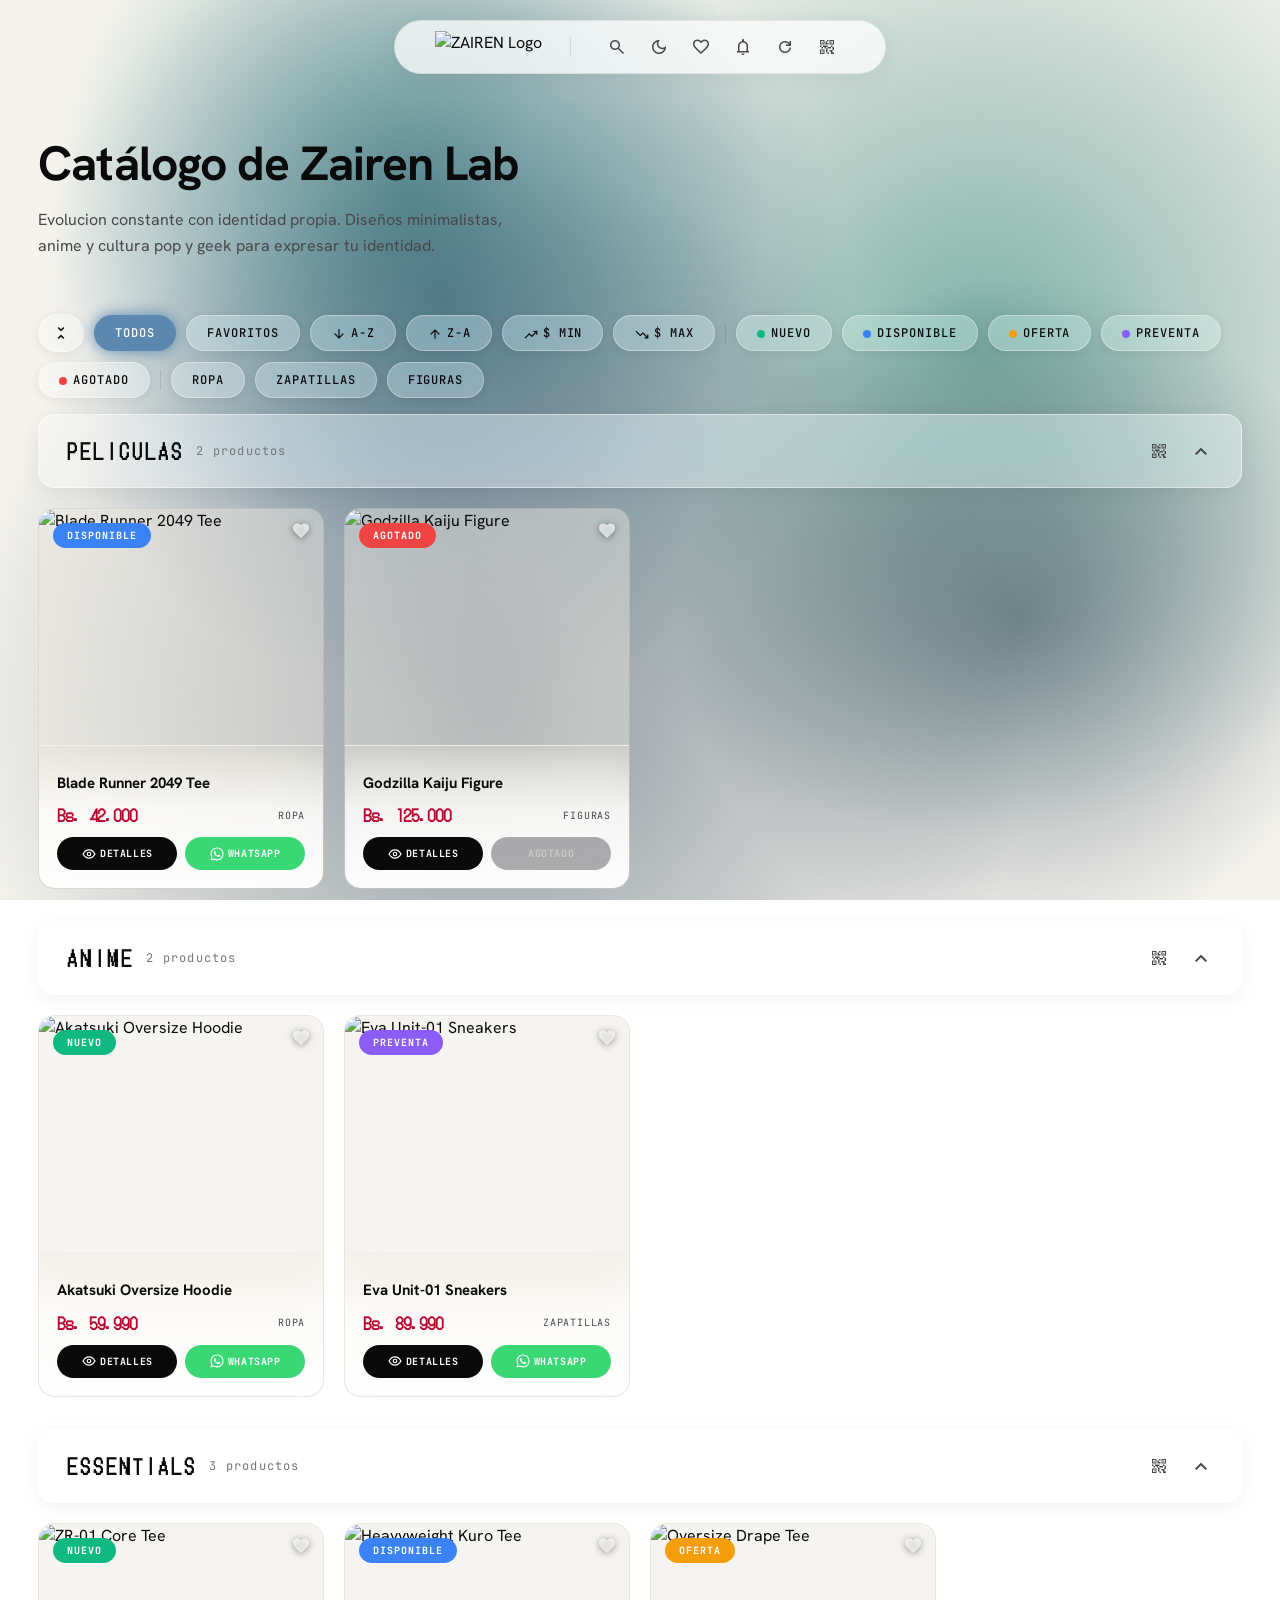
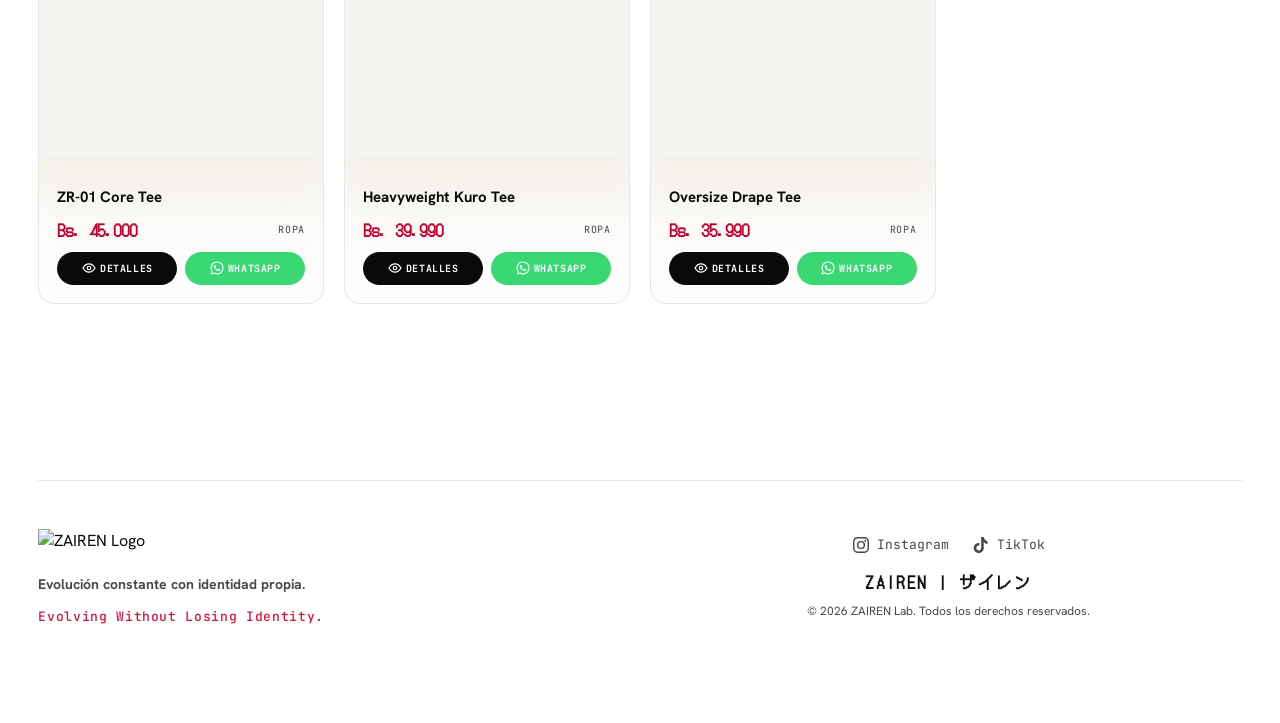
==== commit 257488b7: "UI adjustments: Horizontal mobile dropdown menu, navbar mobile margin, and larger size buttons in de" ====
--- a/Public/index.html
+++ b/Public/index.html
@@ -652,15 +652,15 @@
             .nav-secondary-group {
                 display: none;
                 position: absolute;
-                top: 56px;
-                right: 0;
-                flex-direction: column;
+                top: calc(100% + 16px);
+                right: -8px;
+                flex-direction: row;
                 background: var(--z-nav-bg);
                 backdrop-filter: blur(calc(var(--z-glass-blur-val, 20px) * 1.2));
                 -webkit-backdrop-filter: blur(calc(var(--z-glass-blur-val, 20px) * 1.2));
                 border: 1px solid var(--z-nav-border);
-                border-radius: var(--z-radius);
-                padding: 12px;
+                border-radius: 9999px;
+                padding: 8px 16px;
                 box-shadow: var(--z-shadow-float);
                 z-index: 200;
                 gap: 12px;
@@ -670,6 +670,7 @@
             }
             .nav-more-btn {
                 display: flex !important;
+                margin-right: 8px;
             }
         }
 
--- a/Public/css/detail.css
+++ b/Public/css/detail.css
@@ -277,7 +277,7 @@
   padding: 12px 8px;
   border-radius: var(--z-radius-sm);
   font-family: 'JetBrains Mono', monospace;
-  font-size: 13px;
+  font-size: 16px;
   font-weight: 600;
   letter-spacing: 0.06em;
   text-align: center;
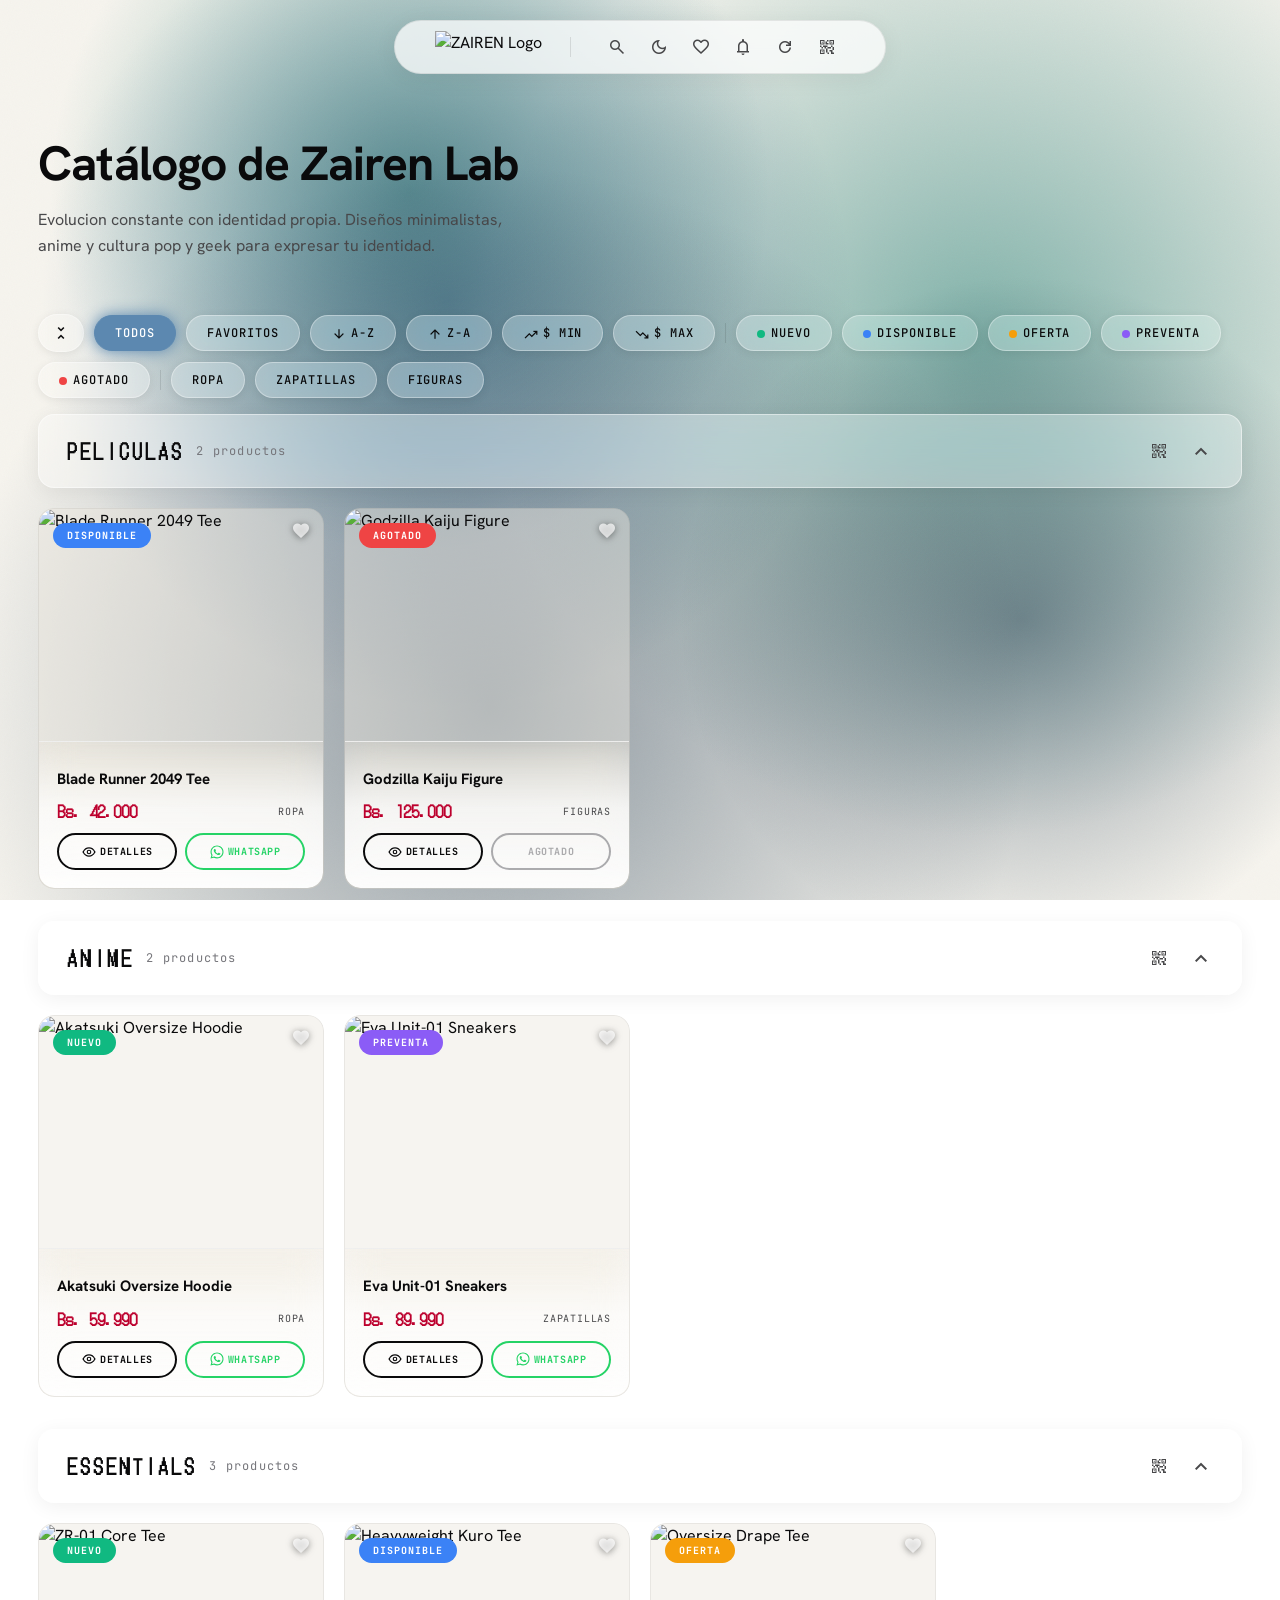
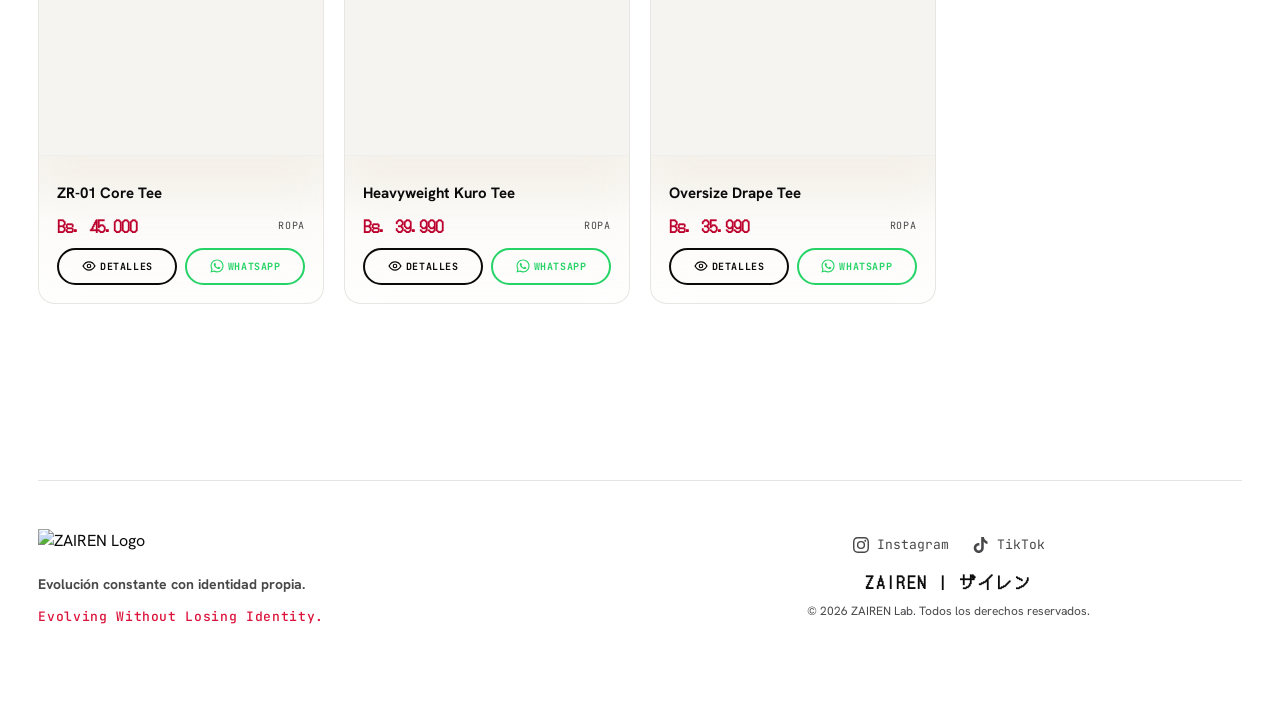
==== commit e9921c4c: "upgrade: Zairen Lab Catálogo V2" ====
--- a/Public/index.html
+++ b/Public/index.html
@@ -243,6 +243,7 @@
         }
 
         .section-header {
+            position: relative;
             display: flex;
             align-items: center;
             justify-content: space-between;
@@ -347,10 +348,28 @@
                 border-color 0.4s ease;
         }
 
+        .product-card::before,
+        .section-header::before {
+            content: '';
+            position: absolute;
+            inset: 0;
+            border: 2px solid transparent;
+            border-radius: inherit;
+            pointer-events: none;
+            z-index: 8;
+            transition: clip-path 0.5s var(--z-ease), border-color 0.5s var(--z-ease);
+            clip-path: polygon(0 0, 0 0, 0 0, 0 0);
+        }
+
+        .product-card:hover::before,
+        .section-header:hover::before {
+            border-color: var(--z-crimson);
+            clip-path: polygon(0 0, 100% 0, 100% 100%, 0 100%);
+        }
+
         .product-card:hover {
             transform: translateY(-8px);
             box-shadow: var(--z-shadow-hover);
-            border-color: var(--z-color-status);
             z-index: 10;
         }
 
@@ -479,37 +498,69 @@
             text-transform: uppercase;
             letter-spacing: 0.06em;
             text-align: center;
-            transition: all 0.3s var(--z-ease);
             cursor: pointer;
-            border: none;
+            box-sizing: border-box;
+            
+            position: relative;
+            overflow: hidden;
+            background: transparent !important;
+            border: 2px solid var(--btn-border-color) !important;
+            color: var(--btn-text-color) !important;
+            z-index: 1;
+            transition: color 0.4s var(--z-ease), border-color 0.4s var(--z-ease) !important;
+        }
+
+        .product-card .card-btn::after {
+            content: '';
+            position: absolute;
+            inset: 0;
+            background: var(--btn-fill-color);
+            transform: scaleX(0);
+            transform-origin: left;
+            transition: transform 0.3s var(--z-ease) 0.15s;
+            z-index: -1;
+            border-radius: inherit;
+        }
+
+        .product-card .card-btn:hover::after {
+            transform: scaleX(1);
+        }
+
+        .product-card .card-btn:hover {
+            color: #ffffff !important;
+            border-color: var(--btn-fill-color) !important;
         }
 
         .product-card .card-btn.btn-detail {
-            background: var(--z-text-primary);
-            color: var(--z-on-primary);
-        }
-
-        .product-card .card-btn.btn-detail:hover {
-            background: var(--z-crimson);
-            color: #fff;
+            --btn-border-color: var(--z-text-primary);
+            --btn-text-color: var(--z-text-primary);
+            --btn-fill-color: var(--z-crimson);
         }
 
         .product-card .card-btn.btn-wsp {
-            background: rgba(37, 211, 102, 0.9);
-            color: #fff;
-            backdrop-filter: blur(8px);
-        }
-
-        .product-card .card-btn.btn-wsp:hover {
-            background: #128C7E;
+            --btn-border-color: #25D366;
+            --btn-text-color: #25D366;
+            --btn-fill-color: #25D366;
+        }
+
+        .product-card .card-btn.btn-ig {
+            --btn-border-color: #E1306C;
+            --btn-text-color: #E1306C;
+            --btn-fill-color: #E1306C;
         }
 
         .product-card .card-btn:disabled,
         .product-card .card-btn.btn-disabled {
-            background: var(--z-muted);
-            color: var(--z-surface-alt);
+            --btn-border-color: var(--z-muted) !important;
+            --btn-text-color: var(--z-muted) !important;
+            background: transparent !important;
             cursor: not-allowed;
             opacity: 0.6;
+        }
+        
+        .product-card .card-btn:disabled::after,
+        .product-card .card-btn.btn-disabled::after {
+            display: none;
         }
 
         /* ================================================ */
--- a/Public/css/catalog.css
+++ b/Public/css/catalog.css
@@ -24,3 +24,28 @@
   font-size: 12px;
   color: var(--z-muted);
 }
+
+/* ============================================================
+   [CARD CAROUSEL GALLERY ADDITIONS]
+   ============================================================ */
+.product-card:hover .carrusel-arrow {
+  opacity: 0.8 !important;
+}
+
+.carrusel-arrow:hover {
+  opacity: 1 !important;
+  transform: translateY(-50%) scale(1.15) !important;
+}
+
+.carrusel-dot {
+  cursor: pointer;
+  opacity: 0.6;
+}
+.carrusel-dot:hover {
+  opacity: 1;
+  background-color: var(--z-crimson) !important;
+}
+.carrusel-dot.active {
+  opacity: 1;
+  background-color: var(--z-crimson) !important;
+}
--- a/Public/css/detail.css
+++ b/Public/css/detail.css
@@ -506,3 +506,58 @@
   .bento-title { font-size: 22px; }
   .bento-price-value { font-size: 26px; }
 }
+
+/* ============================================================
+   [MULTIPLE IMAGES DETAIL GALLERY ADDITIONS]
+   ============================================================ */
+.detail-carrusel-slide {
+  position: absolute;
+  inset: 0;
+  width: 100%;
+  height: 100%;
+  object-fit: cover;
+  transition: clip-path 0.5s cubic-bezier(0.25, 0.46, 0.45, 0.94);
+  clip-path: polygon(0 0, 100% 0, 100% 100%, 0 100%);
+}
+
+.detail-carrusel-arrow {
+  opacity: 0.6;
+  transition: opacity 0.3s var(--z-ease), transform 0.3s var(--z-ease);
+}
+.detail-carrusel-arrow:hover {
+  opacity: 1;
+  transform: translateY(-50%) scale(1.08);
+}
+
+.detail-thumbnail {
+  border: 2px solid transparent;
+  transition: border-color 0.3s var(--z-ease), opacity 0.3s var(--z-ease), transform 0.3s var(--z-ease);
+}
+.detail-thumbnail:hover {
+  opacity: 1 !important;
+  transform: scale(1.05);
+}
+.detail-thumbnail.active {
+  border-color: var(--z-crimson) !important;
+  opacity: 1 !important;
+}
+
+/* Bento buttons side-by-side spacing */
+.bento-actions-btns {
+  display: flex;
+  gap: 12px;
+  width: 100%;
+  box-sizing: border-box;
+}
+
+.bento-actions-btns button {
+  flex: 1;
+}
+
+/* detail fullscreen click handling */
+.bento-fullscreen-btn {
+  transition: opacity 0.3s var(--z-ease), transform 0.3s var(--z-ease);
+}
+.bento-fullscreen-btn:hover {
+  transform: scale(1.08);
+}
